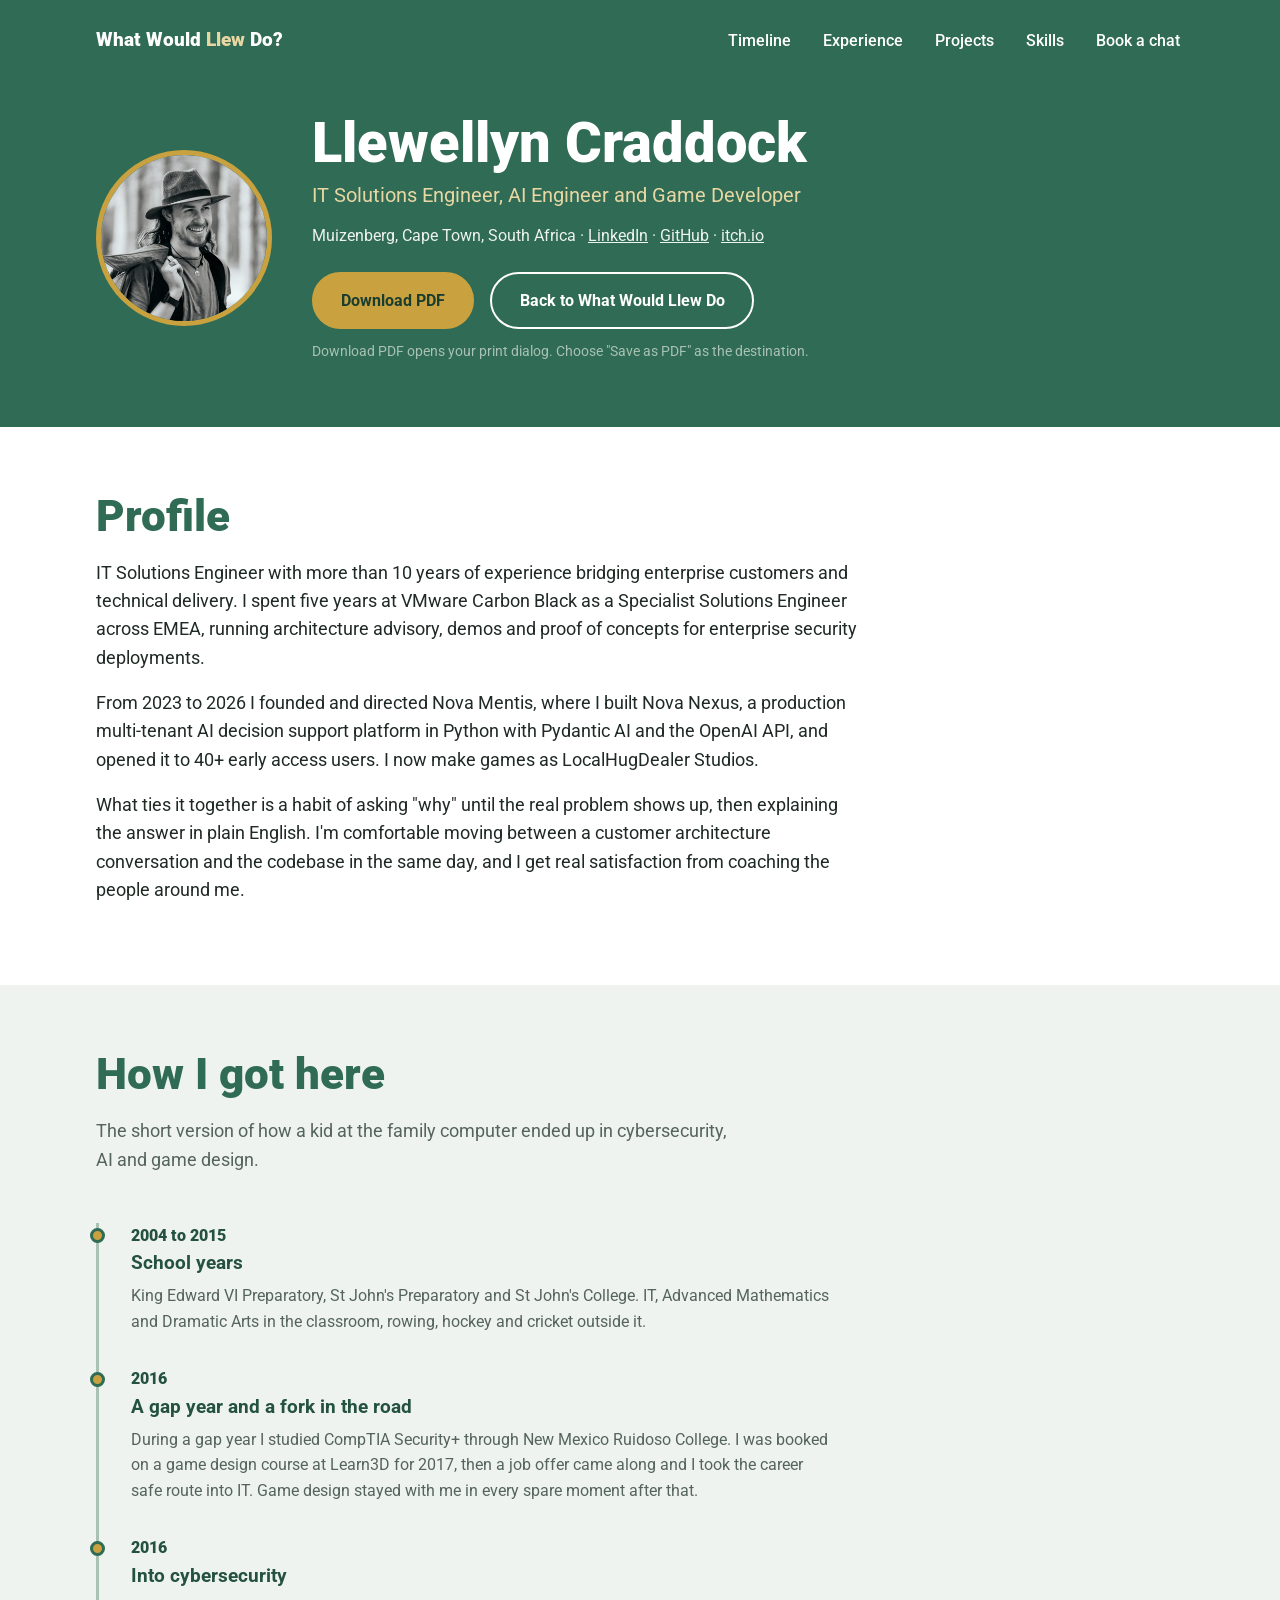
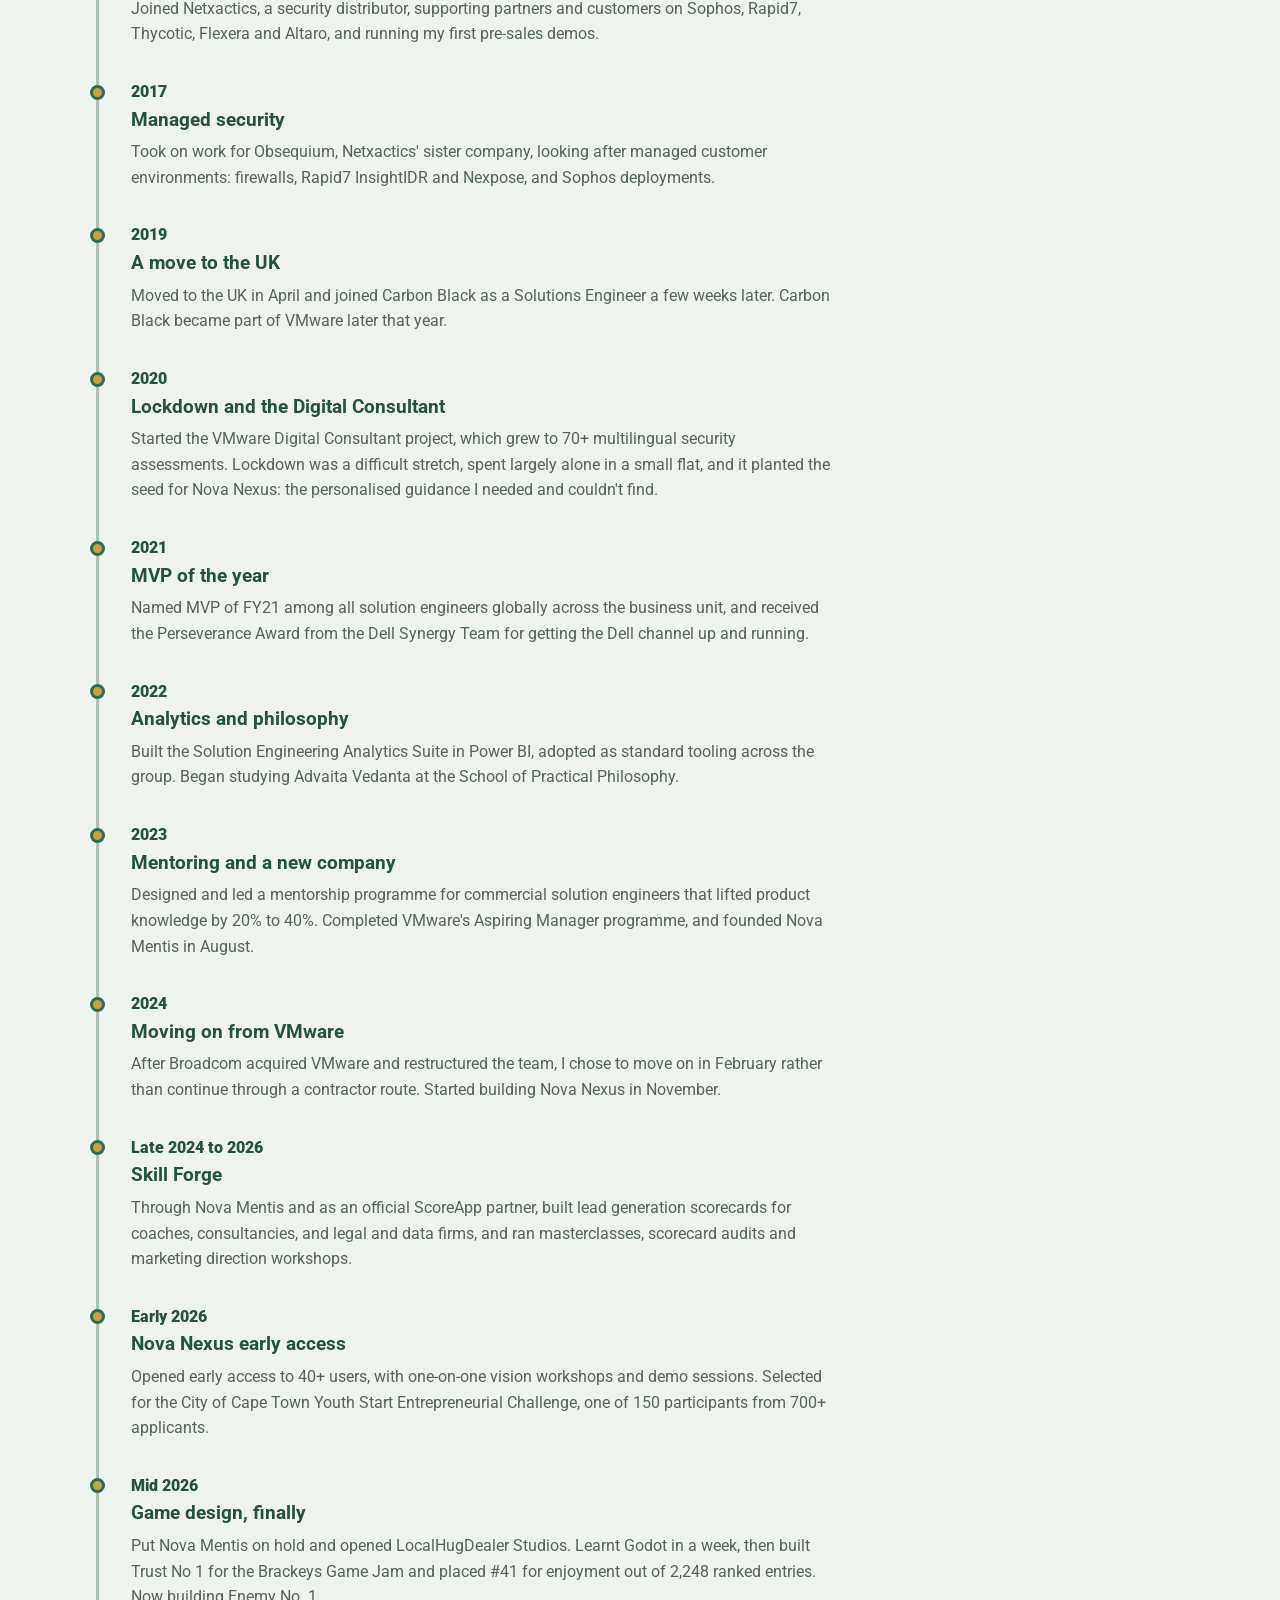
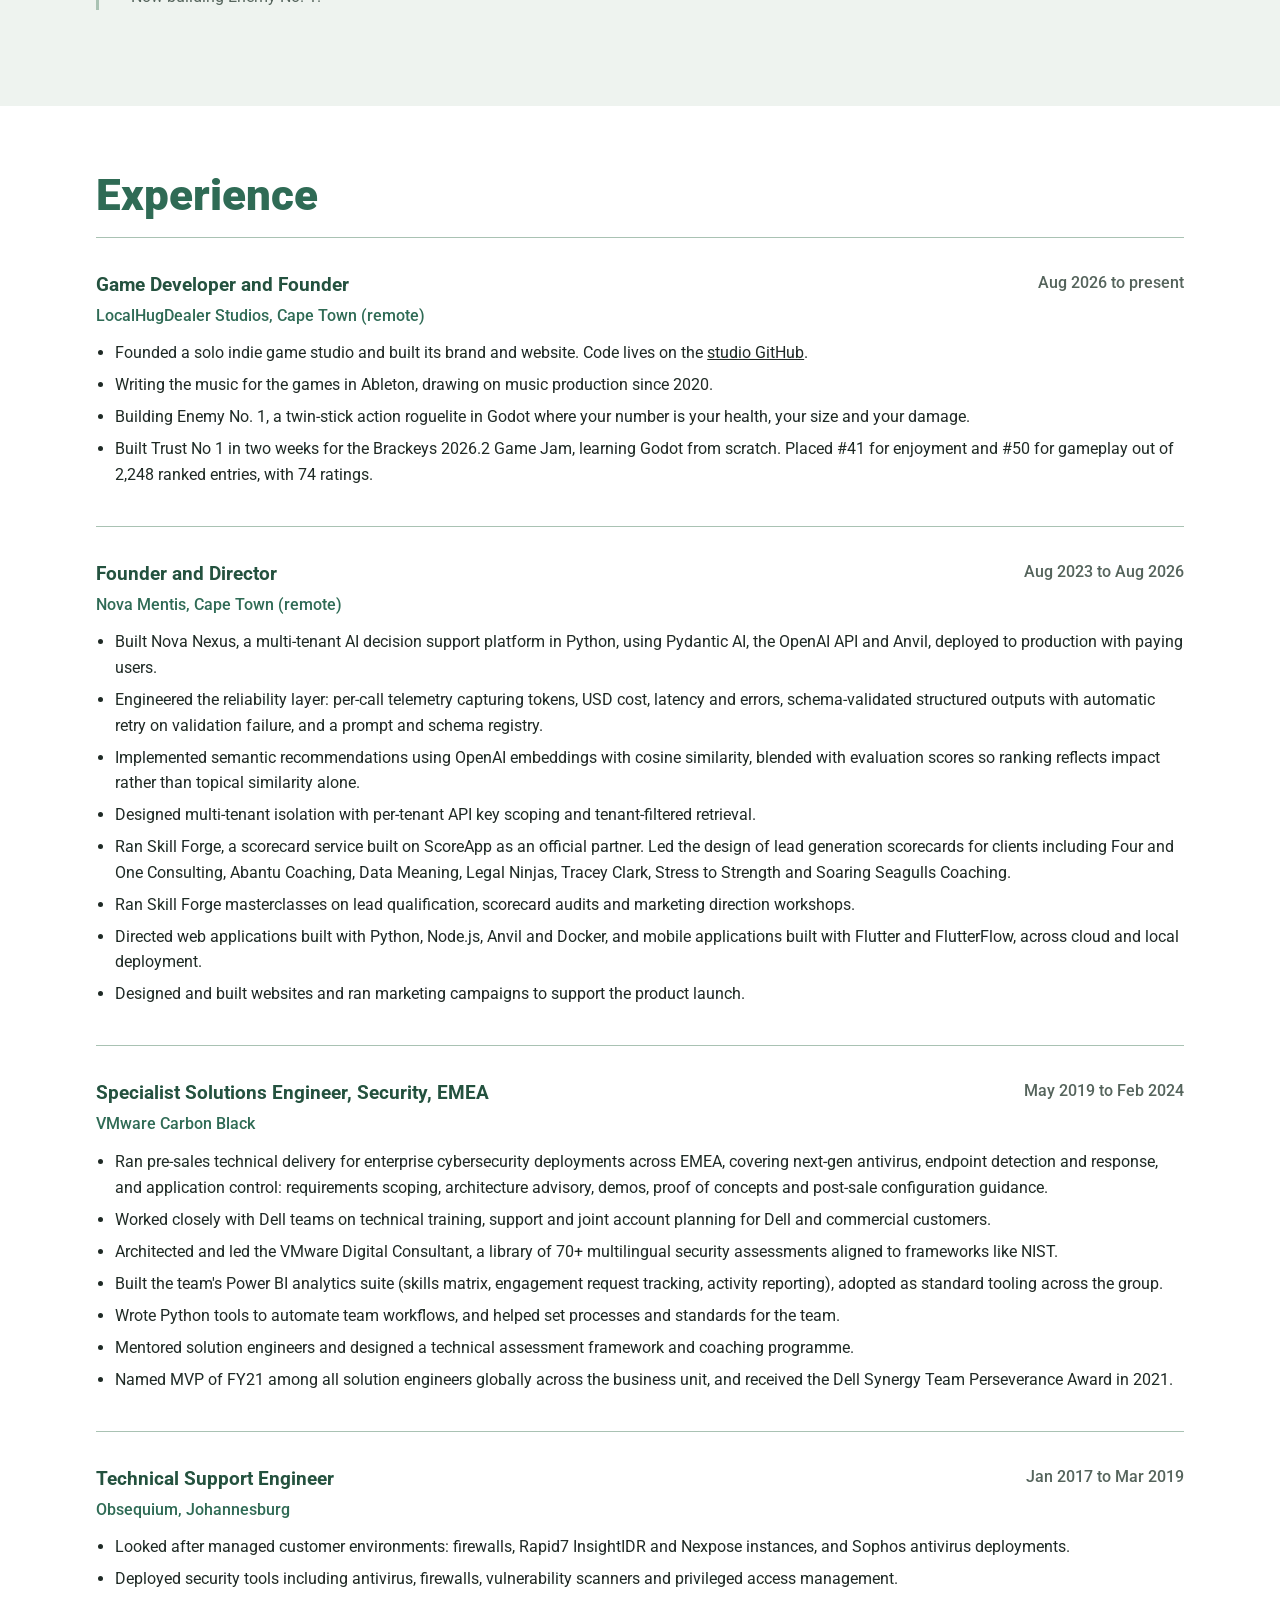
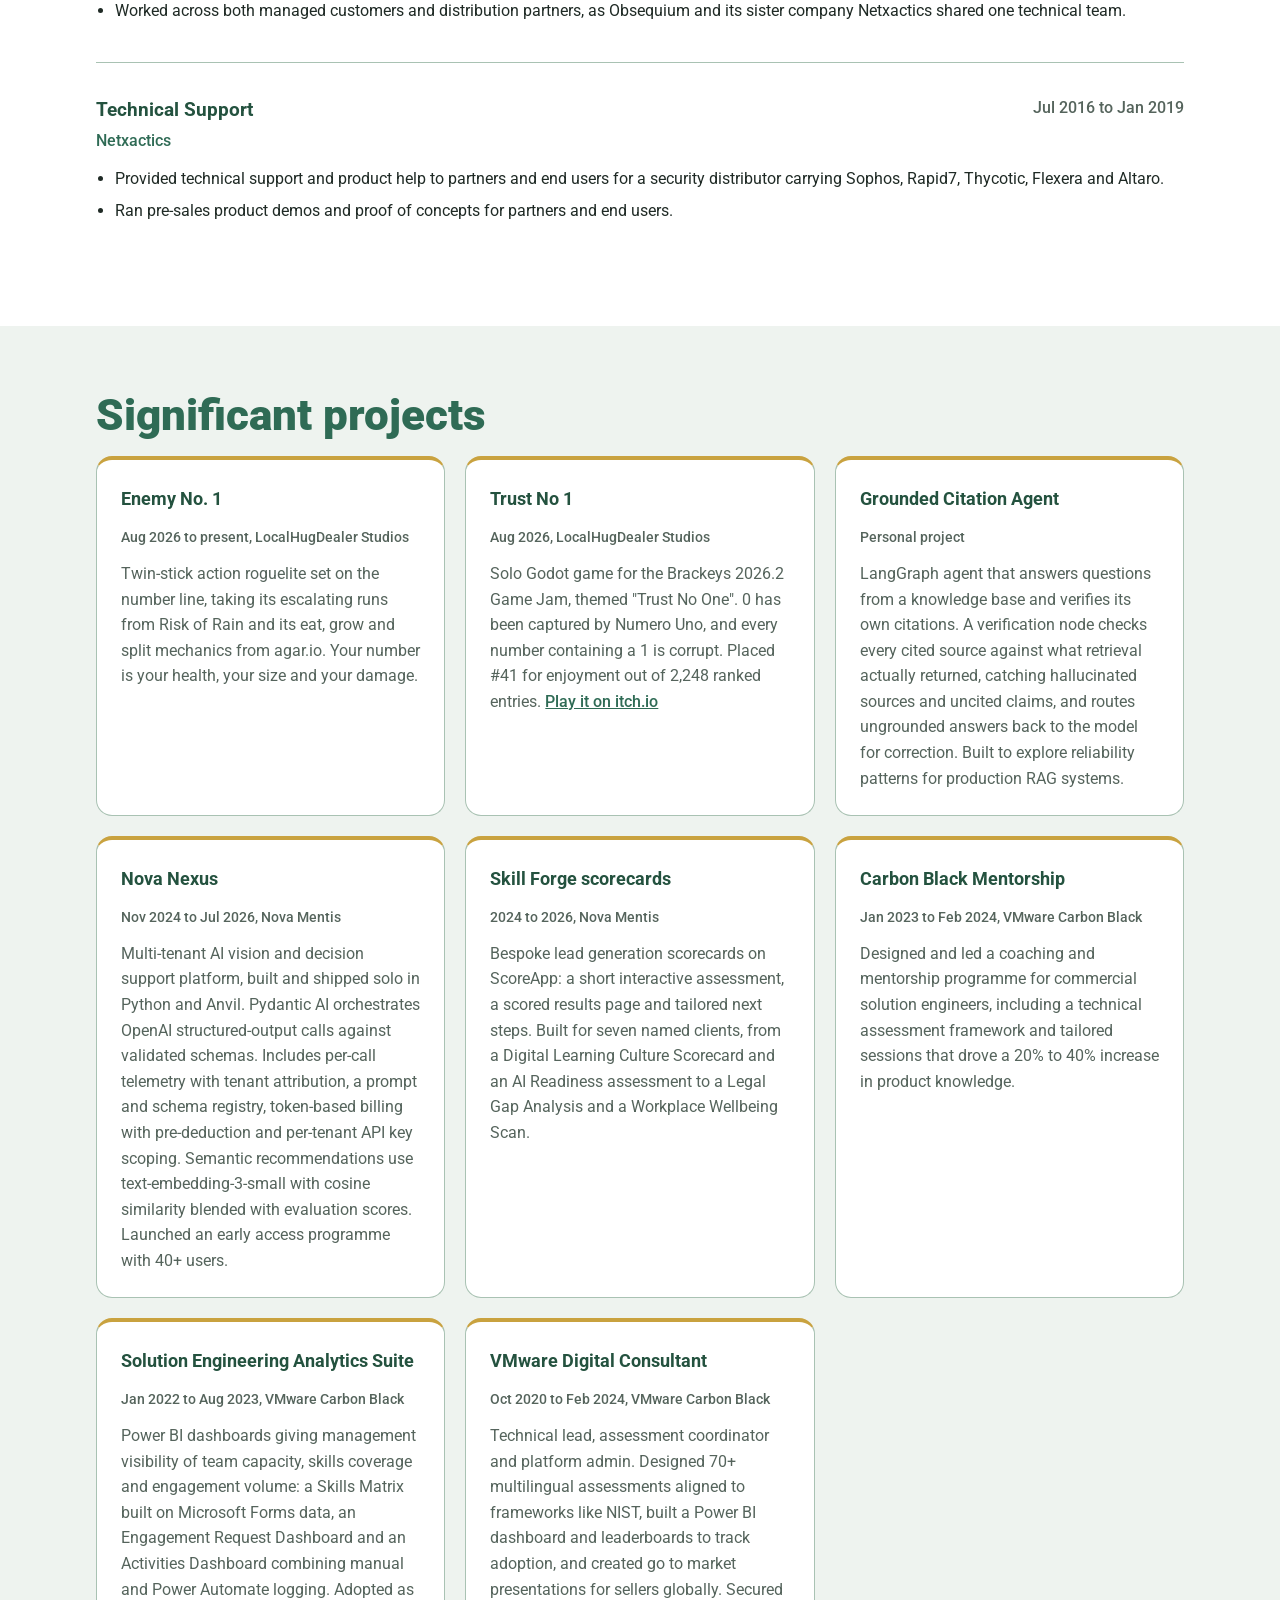
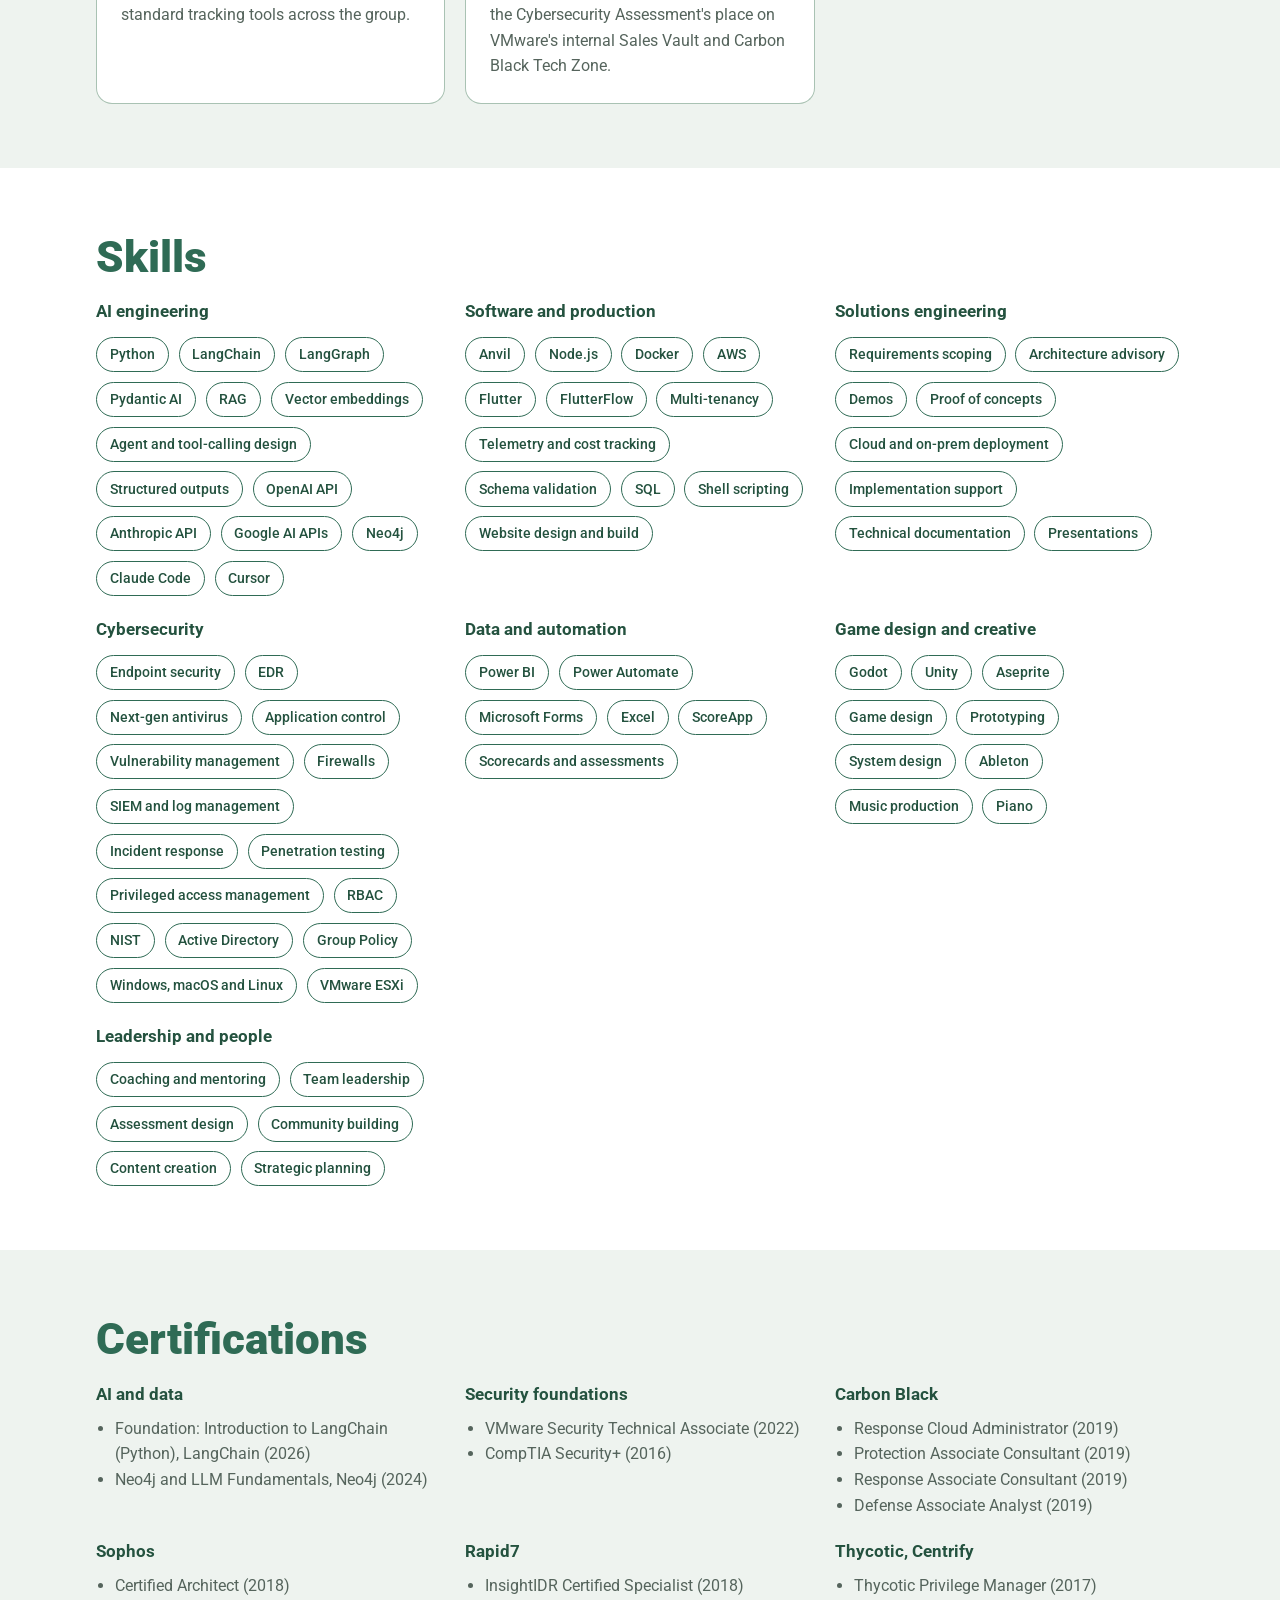
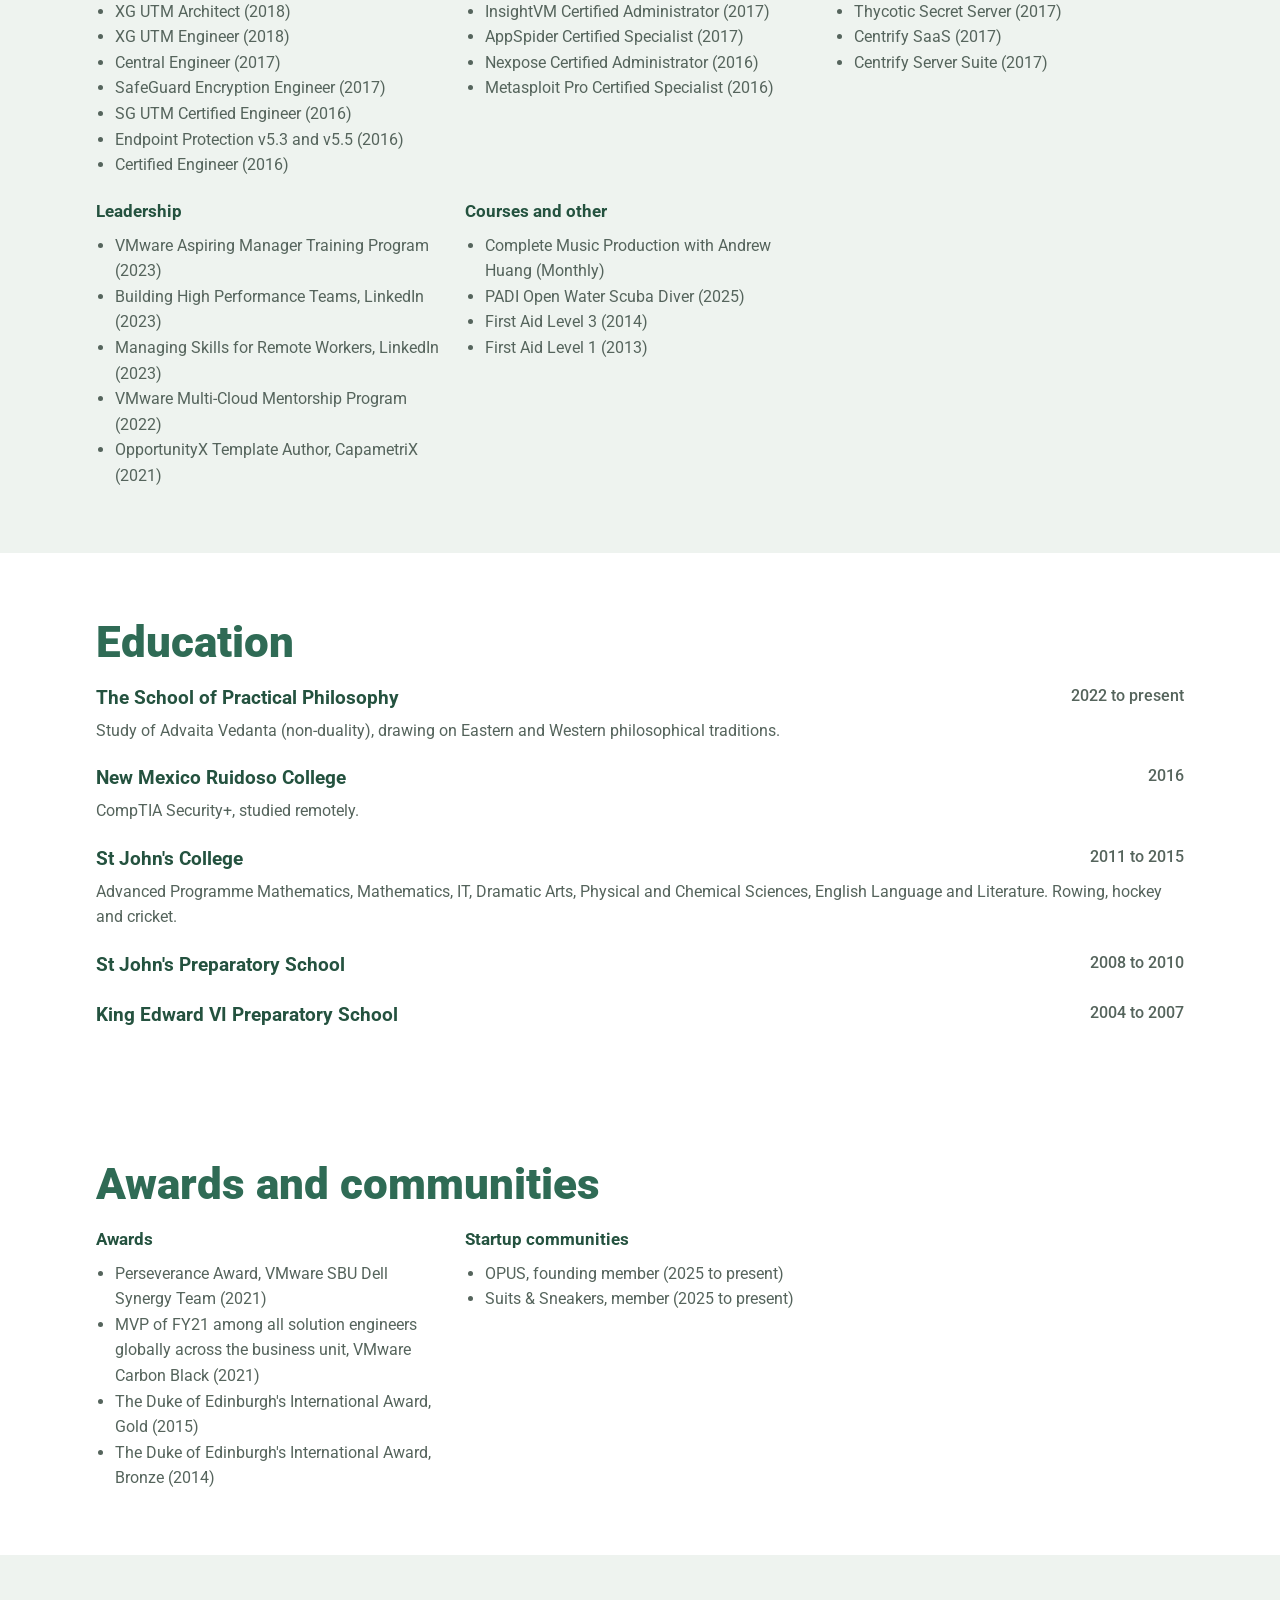
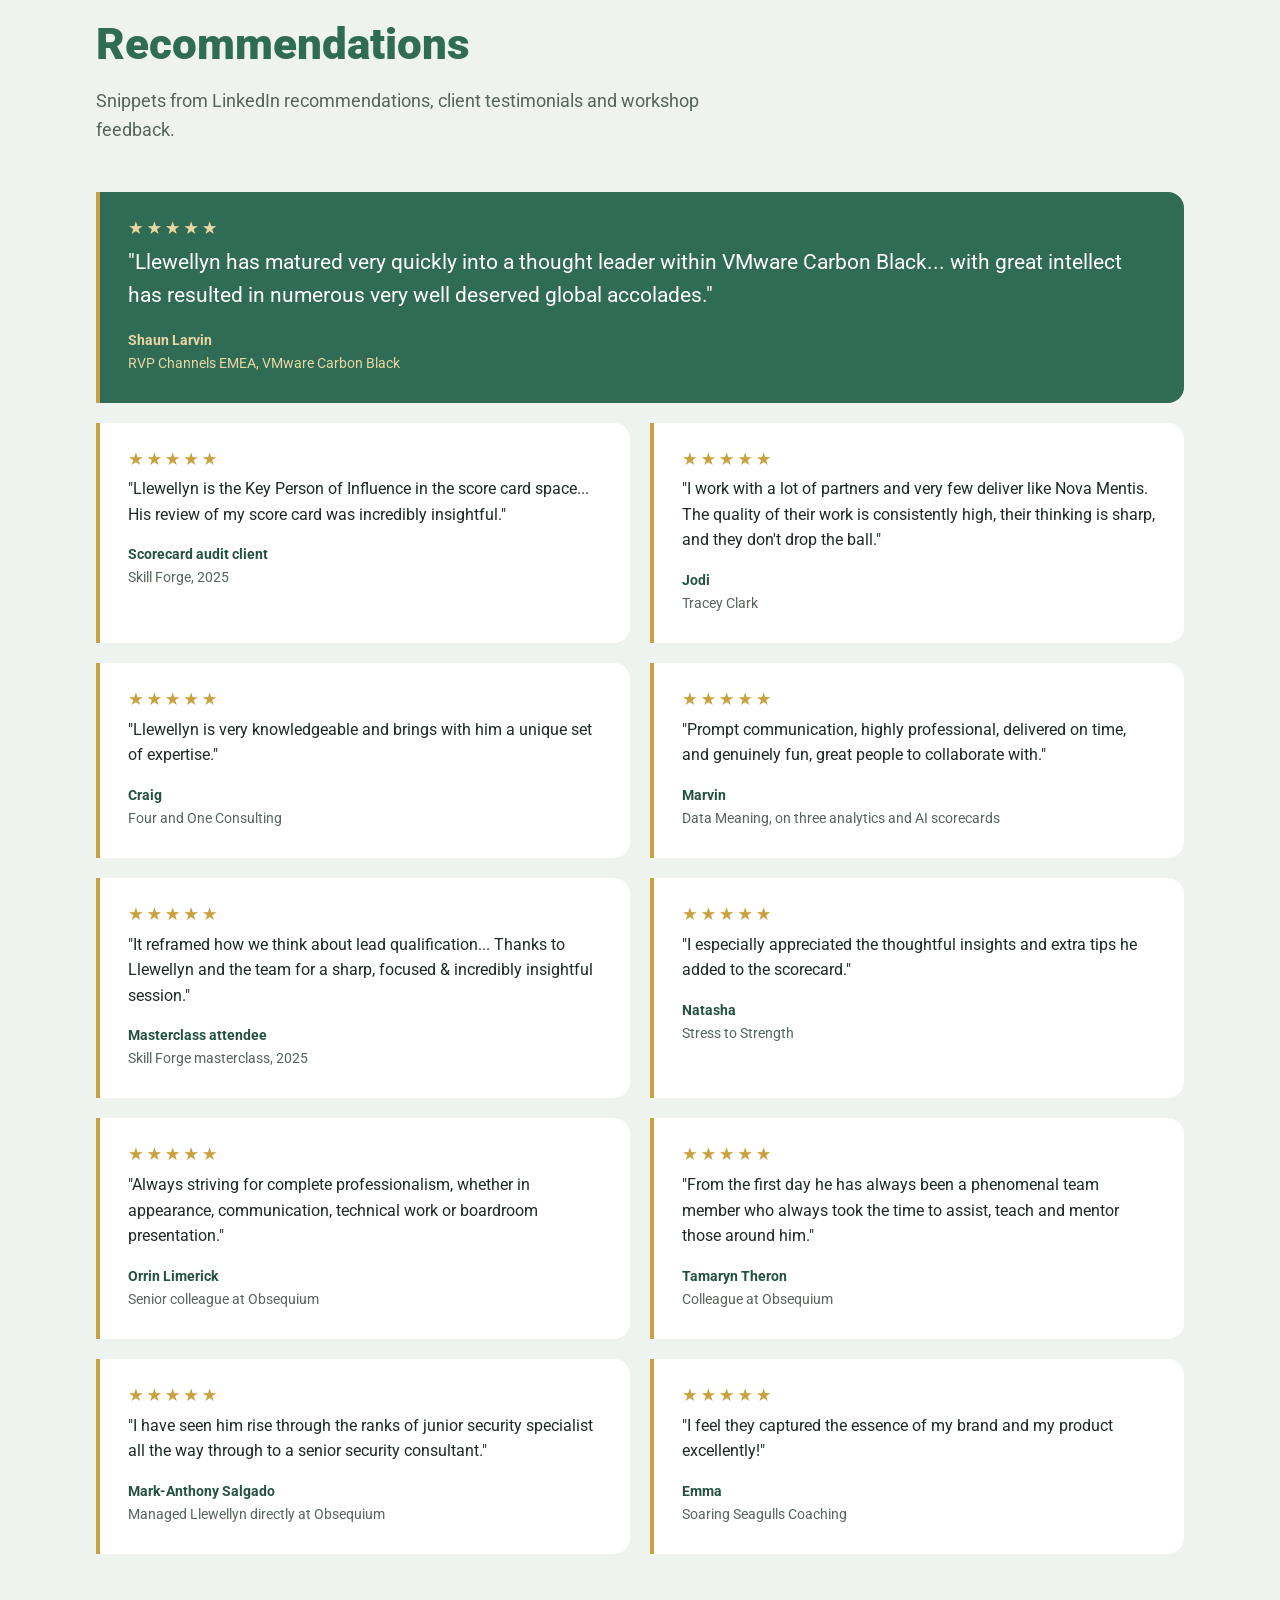
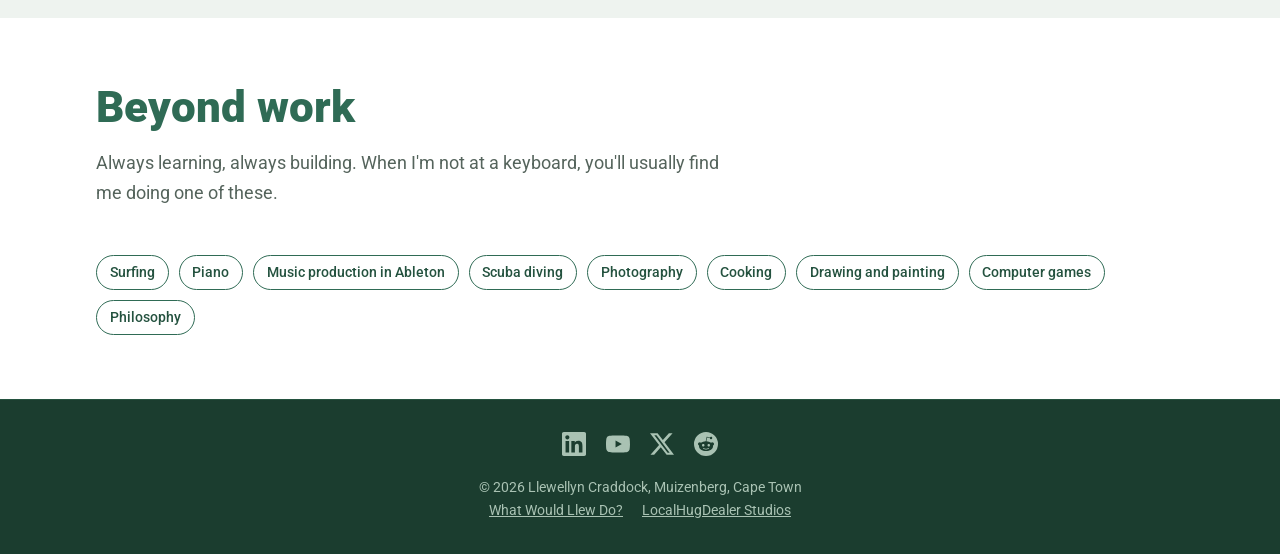
==== cv.html @ f8611934 "added socials" ====
<!doctype html>
<html lang="en-ZA">
<head>
  <meta charset="utf-8">
  <meta name="viewport" content="width=device-width, initial-scale=1">
  <meta name="description" content="Llewellyn Craddock: IT Solutions Engineer, AI engineer and game developer in Cape Town. Full experience, projects, skills and certifications.">
  <title>Llewellyn Craddock | CV</title>
  <link rel="canonical" href="https://whatwouldllewdo.com/cv.html">
  <meta property="og:type" content="profile">
  <meta property="og:site_name" content="What Would Llew Do?">
  <meta property="og:locale" content="en_ZA">
  <meta property="og:url" content="https://whatwouldllewdo.com/cv.html">
  <meta property="og:title" content="Llewellyn Craddock | CV">
  <meta property="og:description" content="IT Solutions Engineer, AI engineer and game developer. Full experience, projects, skills and certifications.">
  <meta property="og:image" content="https://whatwouldllewdo.com/assets/images/profile.jpg">
  <meta property="og:image:width" content="640">
  <meta property="og:image:height" content="640">
  <meta property="og:image:alt" content="Llewellyn Craddock">
  <meta property="profile:first_name" content="Llewellyn">
  <meta property="profile:last_name" content="Craddock">
  <meta name="twitter:card" content="summary">
  <script type="application/ld+json">
  {
    "@context": "https://schema.org",
    "@type": "ProfilePage",
    "url": "https://whatwouldllewdo.com/cv.html",
    "mainEntity": {
      "@type": "Person",
      "@id": "https://whatwouldllewdo.com/#llew",
      "name": "Llewellyn Craddock",
      "alternateName": "Llew",
      "jobTitle": "IT Solutions Engineer, AI Engineer and Game Developer",
      "image": "https://whatwouldllewdo.com/assets/images/profile.jpg",
      "url": "https://whatwouldllewdo.com/cv.html",
      "address": {
        "@type": "PostalAddress",
        "addressLocality": "Muizenberg, Cape Town",
        "addressCountry": "ZA"
      },
      "sameAs": [
        "https://www.linkedin.com/in/llewellyn-craddock-590366113/",
        "https://www.youtube.com/@llewellyncraddock",
        "https://x.com/LocalHugDealer7",
        "https://www.reddit.com/user/Marblagin/",
        "https://github.com/localhugdealer",
        "https://localhugdealer.itch.io/",
        "https://www.localhugdealer.com/"
      ]
    }
  }
  </script>
  <link rel="icon" type="image/svg+xml" href="assets/images/favicon.svg">
  <link rel="preconnect" href="https://fonts.googleapis.com">
  <link rel="preconnect" href="https://fonts.gstatic.com" crossorigin>
  <link rel="stylesheet" href="https://fonts.googleapis.com/css2?family=Roboto:ital,wght@0,400;0,500;0,700;0,900;1,400&display=swap">
  <link rel="stylesheet" href="assets/css/base.css">
  <style>
    section {
      padding: 4rem 2rem;
    }

    h3 {
      margin: 0;
      font-size: 1.2rem;
      color: var(--green-dark);
    }

    /* Header */
    .cv-head {
      display: grid;
      grid-template-columns: auto 1fr;
      align-items: center;
      gap: 2.5rem;
      max-width: var(--page);
      margin: 0 auto;
      padding: 2rem 2rem 4rem;
    }

    .cv-photo {
      width: 11rem;
      aspect-ratio: 1;
      object-fit: cover;
      border: 5px solid var(--gold);
      border-radius: 50%;
    }

    .cv-head h1 {
      margin: 0;
      font-size: clamp(2.25rem, 5vw, 3.5rem);
      font-weight: 900;
      line-height: 1.05;
    }

    .role-line {
      margin: 0.4rem 0 0.75rem;
      font-size: 1.25rem;
      color: var(--gold-light);
    }

    .contact {
      margin: 0 0 1.5rem;
      color: var(--mist);
    }

    .summary p {
      max-width: 48rem;
      font-size: 1.1rem;
    }

    /* Career timeline */
    .timeline {
      margin: 0;
      padding: 0 0 0 2rem;
      border-left: 3px solid var(--sage);
      list-style: none;
    }

    .timeline li {
      position: relative;
      margin-bottom: 2rem;
    }

    .timeline li::before {
      content: "";
      position: absolute;
      top: 0.35rem;
      left: calc(-2rem - 9px);
      width: 15px;
      height: 15px;
      border: 3px solid var(--green);
      border-radius: 50%;
      background: var(--gold);
    }

    .year {
      font-weight: 900;
      color: var(--green-dark);
    }

    .timeline p {
      max-width: 44rem;
      margin: 0.25rem 0 0;
      color: var(--muted);
    }

    /* Experience */
    .role {
      padding: 2rem 0;
      border-top: 1px solid var(--sage);
    }

    .role-head {
      display: flex;
      flex-wrap: wrap;
      justify-content: space-between;
      gap: 0.25rem 1rem;
    }

    .org {
      margin: 0.15rem 0 0.75rem;
      font-weight: 500;
      color: var(--green);
    }

    .when {
      font-weight: 500;
      color: var(--muted);
    }

    .role ul {
      margin: 0;
      padding-left: 1.2rem;
    }

    .role li {
      margin-bottom: 0.4rem;
    }

    /* Projects, skills and certifications share an auto-filling grid. */
    .grid {
      display: grid;
      grid-template-columns: repeat(auto-fill, minmax(min(20rem, 100%), 1fr));
      gap: 1.25rem;
    }

    .card .when {
      display: block;
      margin-bottom: 0.75rem;
      font-size: 0.9rem;
    }

    .card a {
      color: var(--green);
      font-weight: 500;
    }

    .skill-group h3 {
      font-size: 1.05rem;
    }

    .skill-group .chips {
      margin-top: 0.75rem;
    }

    .certs h3 {
      margin-bottom: 0.5rem;
      font-size: 1.05rem;
    }

    .certs ul {
      margin: 0;
      padding-left: 1.2rem;
      color: var(--muted);
    }

    .edu {
      display: grid;
      gap: 1.25rem;
    }

    .edu p {
      margin: 0.25rem 0 0;
      color: var(--muted);
    }

    .beyond .chips li {
      background: var(--white);
    }

    .pdf-hint {
      margin: 0.75rem 0 0;
      font-size: 0.85rem;
      color: var(--sage);
    }

    .print-only {
      display: none;
    }

    @media screen and (max-width: 800px) {
      .cv-head {
        grid-template-columns: 1fr;
        justify-items: center;
        text-align: center;
      }

      .actions {
        justify-content: center;
      }
    }

    /* The PDF comes from the browser's print dialog, so this block is the PDF layout.
       It favours flowing text over boxed cards, because boxes cannot split across pages
       and leave large gaps. */
    @media print {
      /* The footer names the owner on every page, so a loose printed page is still identifiable. */
      @page {
        size: A4;
        margin: 12mm 14mm 14mm;

        @bottom-center {
          content: "Llewellyn Craddock, CV, page " counter(page) " of " counter(pages);
          font-family: Roboto, sans-serif;
          font-size: 8pt;
        }
      }

      body {
        font-size: 9.5pt;
        line-height: 1.4;
      }

      nav,
      .skip-link,
      .actions,
      .screen-only,
      .site-footer {
        display: none !important;
      }

      .print-only {
        display: block;
      }

      .hero,
      .band {
        background: none;
        color: var(--ink);
      }

      .cv-head {
        padding: 0 0 3mm;
        gap: 5mm;
        border-bottom: 2px solid var(--green);
      }

      .cv-photo {
        width: 24mm;
        border-width: 2px;
      }

      .cv-head h1 {
        color: var(--green);
        font-size: 22pt;
      }

      .role-line {
        margin: 1mm 0 2mm;
        color: var(--green-dark);
        font-size: 12pt;
      }

      .contact {
        margin: 0;
        color: var(--ink);
        font-size: 9pt;
      }

      /* Printed links can't be clicked, so each header link shows a short readable address. */
      .contact a[data-print] {
        font-weight: 500;
        white-space: nowrap;
      }

      .contact a[data-print]::after {
        content: ": " attr(data-print);
        font-weight: 400;
      }

      section {
        max-width: none;
        padding: 4mm 0 0;
      }

      h2 {
        margin: 0 0 2mm;
        padding-bottom: 1mm;
        border-bottom: 1px solid var(--sage);
        font-size: 13pt;
      }

      h3 {
        font-size: 10.5pt;
      }

      h2,
      h3,
      .role-head,
      .org,
      .card .when {
        break-after: avoid;
      }

      .lead {
        display: none;
      }

      .summary p {
        margin: 0 0 2mm;
        font-size: 9.5pt;
      }

      .role {
        padding: 2mm 0;
        border-top: 0;
      }

      .org {
        margin: 0 0 1mm;
      }

      .role li {
        margin-bottom: 0.5mm;
        break-inside: avoid;
      }

      /* Keep each role heading with at least its first bullet. */
      .role li:first-child {
        break-before: avoid;
      }

      /* Projects print as a plain list of entries rather than boxed cards. */
      .grid {
        display: block;
      }

      /* Project entries mirror the Experience layout: title left, date right. */
      .card {
        margin-bottom: 2.5mm;
        padding: 0;
        border: 0;
        border-radius: 0;
        break-inside: avoid;
        display: grid;
        grid-template-columns: 1fr auto;
        column-gap: 4mm;
        align-items: baseline;
      }

      .card h3 {
        margin: 0 0 0.5mm;
        font-size: 10.5pt;
        color: var(--green-dark);
      }

      .card .when {
        margin: 0;
        font-size: 9pt;
        text-align: right;
      }

      .card p {
        grid-column: 1 / -1;
        color: var(--ink);
      }

      /* Dates and organisation lines in ink, so they survive printing and photocopying. */
      .when {
        color: var(--ink);
      }

      /* Skills, certifications and awards print as one row per group:
         the group name on the left and its items as a single run of text. */
      .print-rows > div {
        display: grid;
        grid-template-columns: 40mm 1fr;
        gap: 4mm;
        margin-bottom: 1.5mm;
        break-inside: avoid;
      }

      /* Row labels sit beside their items, so they must not carry the heading
         "keep with next" rule, which would make the whole section unbreakable. */
      .print-rows h3 {
        break-after: auto;
        margin: 0;
        font-size: 9.5pt;
      }

      .print-rows ul,
      .print-rows .chips {
        display: block;
        margin: 0;
        padding: 0;
        list-style: none;
      }

      .print-rows li {
        display: inline;
        margin: 0;
        padding: 0;
        border: 0;
        color: var(--ink);
        font-size: 9.5pt;
        font-weight: 400;
      }

      .print-rows li + li::before {
        content: " \00B7  ";
        color: var(--gold);
      }

      .edu {
        gap: 1.5mm;
      }

      .edu p {
        margin: 0;
        color: var(--ink);
      }

      /* Recommendations print as compact quotes in two columns. */
      .quotes {
        gap: 2mm 6mm;
      }

      blockquote,
      blockquote.featured {
        padding: 0 0 0 3mm;
        border-left-width: 2px;
        border-radius: 0;
        background: none;
        color: var(--ink);
        break-inside: avoid;
      }

      blockquote::before,
      blockquote.featured::before {
        margin-bottom: 0.5mm;
        color: var(--gold);
        font-size: 8pt;
      }

      blockquote p,
      blockquote.featured p {
        margin: 0 0 0.5mm;
        font-size: 9pt;
        font-style: italic;
      }

      blockquote footer,
      blockquote.featured footer {
        font-size: 8.5pt;
        color: var(--ink);
      }

      blockquote .who,
      blockquote.featured .who {
        display: inline;
        color: var(--green-dark);
      }

      blockquote .who::after {
        content: ", ";
      }

      a {
        text-decoration: none;
      }
    }
  </style>
</head>
<body>
  <a class="skip-link" href="#main">Skip to content</a>
  <header class="hero">
    <nav aria-label="Main">
      <a class="brand" href="index.html">What Would <span>Llew</span> Do?</a>
      <a href="#timeline">Timeline</a>
      <a href="#experience">Experience</a>
      <a href="#projects">Projects</a>
      <a href="#skills">Skills</a>
      <a class="nav-keep" href="index.html#book">Book a chat</a>
    </nav>

    <div class="cv-head">
      <img class="cv-photo" src="assets/images/profile.jpg" width="640" height="640" alt="Llewellyn Craddock">
      <div>
        <h1>Llewellyn Craddock</h1>
        <p class="role-line">IT Solutions Engineer, AI Engineer and Game Developer</p>
        <p class="contact">
          Muizenberg, Cape Town, South Africa
          &middot; <a href="https://www.linkedin.com/in/llewellyn-craddock-590366113/" data-print="linkedin.com/in/llewellyn-craddock-590366113">LinkedIn</a>
          &middot; <a href="https://github.com/localhugdealer" data-print="github.com/localhugdealer">GitHub</a>
          &middot; <a href="https://localhugdealer.itch.io/" data-print="localhugdealer.itch.io">itch.io</a>
          <span class="print-only">Phone and email available on request.</span>
        </p>
        <div class="actions">
          <button class="btn btn-gold" type="button" onclick="window.print()">Download PDF</button>
          <a class="btn btn-ghost" href="index.html">Back to What Would Llew Do</a>
        </div>
        <p class="pdf-hint screen-only">Download PDF opens your print dialog. Choose "Save as PDF" as the destination.</p>
      </div>
    </div>
  </header>

  <main id="main">
    <section id="summary" class="summary">
      <h2>Profile</h2>
      <p>IT Solutions Engineer with more than 10 years of experience bridging enterprise customers and technical delivery. I spent five years at VMware Carbon Black as a Specialist Solutions Engineer across EMEA, running architecture advisory, demos and proof of concepts for enterprise security deployments.</p>
      <p>From 2023 to 2026 I founded and directed Nova Mentis, where I built Nova Nexus, a production multi-tenant AI decision support platform in Python with Pydantic AI and the OpenAI API, and opened it to 40+ early access users. I now make games as LocalHugDealer Studios.</p>
      <p>What ties it together is a habit of asking "why" until the real problem shows up, then explaining the answer in plain English. I'm comfortable moving between a customer architecture conversation and the codebase in the same day, and I get real satisfaction from coaching the people around me.</p>
    </section>

    <div class="band screen-only">
      <section id="timeline">
        <h2>How I got here</h2>
        <p class="lead">The short version of how a kid at the family computer ended up in cybersecurity, AI and game design.</p>
        <ol class="timeline">
          <li>
            <span class="year">2004 to 2015</span>
            <h3>School years</h3>
            <p>King Edward VI Preparatory, St John's Preparatory and St John's College. IT, Advanced Mathematics and Dramatic Arts in the classroom, rowing, hockey and cricket outside it.</p>
          </li>
          <li>
            <span class="year">2016</span>
            <h3>A gap year and a fork in the road</h3>
            <p>During a gap year I studied CompTIA Security+ through New Mexico Ruidoso College. I was booked on a game design course at Learn3D for 2017, then a job offer came along and I took the career safe route into IT. Game design stayed with me in every spare moment after that.</p>
          </li>
          <li>
            <span class="year">2016</span>
            <h3>Into cybersecurity</h3>
            <p>Joined Netxactics, a security distributor, supporting partners and customers on Sophos, Rapid7, Thycotic, Flexera and Altaro, and running my first pre-sales demos.</p>
          </li>
          <li>
            <span class="year">2017</span>
            <h3>Managed security</h3>
            <p>Took on work for Obsequium, Netxactics' sister company, looking after managed customer environments: firewalls, Rapid7 InsightIDR and Nexpose, and Sophos deployments.</p>
          </li>
          <li>
            <span class="year">2019</span>
            <h3>A move to the UK</h3>
            <p>Moved to the UK in April and joined Carbon Black as a Solutions Engineer a few weeks later. Carbon Black became part of VMware later that year.</p>
          </li>
          <li>
            <span class="year">2020</span>
            <h3>Lockdown and the Digital Consultant</h3>
            <p>Started the VMware Digital Consultant project, which grew to 70+ multilingual security assessments. Lockdown was a difficult stretch, spent largely alone in a small flat, and it planted the seed for Nova Nexus: the personalised guidance I needed and couldn't find.</p>
          </li>
          <li>
            <span class="year">2021</span>
            <h3>MVP of the year</h3>
            <p>Named MVP of FY21 among all solution engineers globally across the business unit, and received the Perseverance Award from the Dell Synergy Team for getting the Dell channel up and running.</p>
          </li>
          <li>
            <span class="year">2022</span>
            <h3>Analytics and philosophy</h3>
            <p>Built the Solution Engineering Analytics Suite in Power BI, adopted as standard tooling across the group. Began studying Advaita Vedanta at the School of Practical Philosophy.</p>
          </li>
          <li>
            <span class="year">2023</span>
            <h3>Mentoring and a new company</h3>
            <p>Designed and led a mentorship programme for commercial solution engineers that lifted product knowledge by 20% to 40%. Completed VMware's Aspiring Manager programme, and founded Nova Mentis in August.</p>
          </li>
          <li>
            <span class="year">2024</span>
            <h3>Moving on from VMware</h3>
            <p>After Broadcom acquired VMware and restructured the team, I chose to move on in February rather than continue through a contractor route. Started building Nova Nexus in November.</p>
          </li>
          <li>
            <span class="year">Late 2024 to 2026</span>
            <h3>Skill Forge</h3>
            <p>Through Nova Mentis and as an official ScoreApp partner, built lead generation scorecards for coaches, consultancies, and legal and data firms, and ran masterclasses, scorecard audits and marketing direction workshops.</p>
          </li>
          <li>
            <span class="year">Early 2026</span>
            <h3>Nova Nexus early access</h3>
            <p>Opened early access to 40+ users, with one-on-one vision workshops and demo sessions. Selected for the City of Cape Town Youth Start Entrepreneurial Challenge, one of 150 participants from 700+ applicants.</p>
          </li>
          <li>
            <span class="year">Mid 2026</span>
            <h3>Game design, finally</h3>
            <p>Put Nova Mentis on hold and opened LocalHugDealer Studios. Learnt Godot in a week, then built Trust No 1 for the Brackeys Game Jam and placed #41 for enjoyment out of 2,248 ranked entries. Now building Enemy No. 1.</p>
          </li>
        </ol>
      </section>
    </div>

    <section id="experience">
      <h2>Experience</h2>

      <article class="role">
        <div class="role-head">
          <h3>Game Developer and Founder</h3>
          <span class="when">Aug 2026 to present</span>
        </div>
        <p class="org">LocalHugDealer Studios, Cape Town (remote)</p>
        <ul>
          <li>Founded a solo indie game studio and built its brand and website. Code lives on the <a href="https://github.com/localhugdealer-studios">studio GitHub</a>.</li>
          <li>Writing the music for the games in Ableton, drawing on music production since 2020.</li>
          <li>Building Enemy No. 1, a twin-stick action roguelite in Godot where your number is your health, your size and your damage.</li>
          <li>Built Trust No 1 in two weeks for the Brackeys 2026.2 Game Jam, learning Godot from scratch. Placed #41 for enjoyment and #50 for gameplay out of 2,248 ranked entries, with 74 ratings.</li>
        </ul>
      </article>

      <article class="role">
        <div class="role-head">
          <h3>Founder and Director</h3>
          <span class="when">Aug 2023 to Aug 2026</span>
        </div>
        <p class="org">Nova Mentis, Cape Town (remote)</p>
        <ul>
          <li>Built Nova Nexus, a multi-tenant AI decision support platform in Python, using Pydantic AI, the OpenAI API and Anvil, deployed to production with paying users.</li>
          <li>Engineered the reliability layer: per-call telemetry capturing tokens, USD cost, latency and errors, schema-validated structured outputs with automatic retry on validation failure, and a prompt and schema registry.</li>
          <li>Implemented semantic recommendations using OpenAI embeddings with cosine similarity, blended with evaluation scores so ranking reflects impact rather than topical similarity alone.</li>
          <li>Designed multi-tenant isolation with per-tenant API key scoping and tenant-filtered retrieval.</li>
          <li>Ran Skill Forge, a scorecard service built on ScoreApp as an official partner. Led the design of lead generation scorecards for clients including Four and One Consulting, Abantu Coaching, Data Meaning, Legal Ninjas, Tracey Clark, Stress to Strength and Soaring Seagulls Coaching.</li>
          <li>Ran Skill Forge masterclasses on lead qualification, scorecard audits and marketing direction workshops.</li>
          <li>Directed web applications built with Python, Node.js, Anvil and Docker, and mobile applications built with Flutter and FlutterFlow, across cloud and local deployment.</li>
          <li>Designed and built websites and ran marketing campaigns to support the product launch.</li>
        </ul>
      </article>

      <article class="role">
        <div class="role-head">
          <h3>Specialist Solutions Engineer, Security, EMEA</h3>
          <span class="when">May 2019 to Feb 2024</span>
        </div>
        <p class="org">VMware Carbon Black</p>
        <ul>
          <li>Ran pre-sales technical delivery for enterprise cybersecurity deployments across EMEA, covering next-gen antivirus, endpoint detection and response, and application control: requirements scoping, architecture advisory, demos, proof of concepts and post-sale configuration guidance.</li>
          <li>Worked closely with Dell teams on technical training, support and joint account planning for Dell and commercial customers.</li>
          <li>Architected and led the VMware Digital Consultant, a library of 70+ multilingual security assessments aligned to frameworks like NIST.</li>
          <li>Built the team's Power BI analytics suite (skills matrix, engagement request tracking, activity reporting), adopted as standard tooling across the group.</li>
          <li>Wrote Python tools to automate team workflows, and helped set processes and standards for the team.</li>
          <li>Mentored solution engineers and designed a technical assessment framework and coaching programme.</li>
          <li>Named MVP of FY21 among all solution engineers globally across the business unit, and received the Dell Synergy Team Perseverance Award in 2021.</li>
        </ul>
      </article>

      <article class="role">
        <div class="role-head">
          <h3>Technical Support Engineer</h3>
          <span class="when">Jan 2017 to Mar 2019</span>
        </div>
        <p class="org">Obsequium, Johannesburg</p>
        <ul>
          <li>Looked after managed customer environments: firewalls, Rapid7 InsightIDR and Nexpose instances, and Sophos antivirus deployments.</li>
          <li>Deployed security tools including antivirus, firewalls, vulnerability scanners and privileged access management.</li>
          <li>Worked across both managed customers and distribution partners, as Obsequium and its sister company Netxactics shared one technical team.</li>
        </ul>
      </article>

      <article class="role">
        <div class="role-head">
          <h3>Technical Support</h3>
          <span class="when">Jul 2016 to Jan 2019</span>
        </div>
        <p class="org">Netxactics</p>
        <ul>
          <li>Provided technical support and product help to partners and end users for a security distributor carrying Sophos, Rapid7, Thycotic, Flexera and Altaro.</li>
          <li>Ran pre-sales product demos and proof of concepts for partners and end users.</li>
        </ul>
      </article>
    </section>

    <div class="band">
      <section id="projects">
        <h2>Significant projects</h2>
        <div class="grid">
          <article class="card">
            <h3>Enemy No. 1</h3>
            <span class="when">Aug 2026 to present, LocalHugDealer Studios</span>
            <p>Twin-stick action roguelite set on the number line, taking its escalating runs from Risk of Rain and its eat, grow and split mechanics from agar.io. Your number is your health, your size and your damage.</p>
          </article>
          <article class="card">
            <h3>Trust No 1</h3>
            <span class="when">Aug 2026, LocalHugDealer Studios</span>
            <p>Solo Godot game for the Brackeys 2026.2 Game Jam, themed "Trust No One". 0 has been captured by Numero Uno, and every number containing a 1 is corrupt. Placed #41 for enjoyment out of 2,248 ranked entries. <a href="https://localhugdealer.itch.io/trust-no-1">Play it on itch.io</a></p>
          </article>
          <article class="card">
            <h3>Grounded Citation Agent</h3>
            <span class="when">Personal project</span>
            <p>LangGraph agent that answers questions from a knowledge base and verifies its own citations. A verification node checks every cited source against what retrieval actually returned, catching hallucinated sources and uncited claims, and routes ungrounded answers back to the model for correction. Built to explore reliability patterns for production RAG systems.</p>
          </article>
          <article class="card">
            <h3>Nova Nexus</h3>
            <span class="when">Nov 2024 to Jul 2026, Nova Mentis</span>
            <p>Multi-tenant AI vision and decision support platform, built and shipped solo in Python and Anvil. Pydantic AI orchestrates OpenAI structured-output calls against validated schemas. Includes per-call telemetry with tenant attribution, a prompt and schema registry, token-based billing with pre-deduction and per-tenant API key scoping. Semantic recommendations use text-embedding-3-small with cosine similarity blended with evaluation scores. Launched an early access programme with 40+ users.</p>
          </article>
          <article class="card">
            <h3>Skill Forge scorecards</h3>
            <span class="when">2024 to 2026, Nova Mentis</span>
            <p>Bespoke lead generation scorecards on ScoreApp: a short interactive assessment, a scored results page and tailored next steps. Built for seven named clients, from a Digital Learning Culture Scorecard and an AI Readiness assessment to a Legal Gap Analysis and a Workplace Wellbeing Scan.</p>
          </article>
          <article class="card">
            <h3>Carbon Black Mentorship</h3>
            <span class="when">Jan 2023 to Feb 2024, VMware Carbon Black</span>
            <p>Designed and led a coaching and mentorship programme for commercial solution engineers, including a technical assessment framework and tailored sessions that drove a 20% to 40% increase in product knowledge.</p>
          </article>
          <article class="card">
            <h3>Solution Engineering Analytics Suite</h3>
            <span class="when">Jan 2022 to Aug 2023, VMware Carbon Black</span>
            <p>Power BI dashboards giving management visibility of team capacity, skills coverage and engagement volume: a Skills Matrix built on Microsoft Forms data, an Engagement Request Dashboard and an Activities Dashboard combining manual and Power Automate logging. Adopted as standard tracking tools across the group.</p>
          </article>
          <article class="card">
            <h3>VMware Digital Consultant</h3>
            <span class="when">Oct 2020 to Feb 2024, VMware Carbon Black</span>
            <p>Technical lead, assessment coordinator and platform admin. Designed 70+ multilingual assessments aligned to frameworks like NIST, built a Power BI dashboard and leaderboards to track adoption, and created go to market presentations for sellers globally. Secured the Cybersecurity Assessment's place on VMware's internal Sales Vault and Carbon Black Tech Zone.</p>
          </article>
        </div>
      </section>
    </div>

    <section id="skills">
      <h2>Skills</h2>
      <div class="grid print-rows">
        <div class="skill-group">
          <h3>AI engineering</h3>
          <ul class="chips">
            <li>Python</li><li>LangChain</li><li>LangGraph</li><li>Pydantic AI</li><li>RAG</li><li>Vector embeddings</li><li>Agent and tool-calling design</li><li>Structured outputs</li><li>OpenAI API</li><li>Anthropic API</li><li>Google AI APIs</li><li>Neo4j</li><li>Claude Code</li><li>Cursor</li>
          </ul>
        </div>
        <div class="skill-group">
          <h3>Software and production</h3>
          <ul class="chips">
            <li>Anvil</li><li>Node.js</li><li>Docker</li><li>AWS</li><li>Flutter</li><li>FlutterFlow</li><li>Multi-tenancy</li><li>Telemetry and cost tracking</li><li>Schema validation</li><li>SQL</li><li>Shell scripting</li><li>Website design and build</li>
          </ul>
        </div>
        <div class="skill-group">
          <h3>Solutions engineering</h3>
          <ul class="chips">
            <li>Requirements scoping</li><li>Architecture advisory</li><li>Demos</li><li>Proof of concepts</li><li>Cloud and on-prem deployment</li><li>Implementation support</li><li>Technical documentation</li><li>Presentations</li>
          </ul>
        </div>
        <div class="skill-group">
          <h3>Cybersecurity</h3>
          <ul class="chips">
            <li>Endpoint security</li><li>EDR</li><li>Next-gen antivirus</li><li>Application control</li><li>Vulnerability management</li><li>Firewalls</li><li>SIEM and log management</li><li>Incident response</li><li>Penetration testing</li><li>Privileged access management</li><li>RBAC</li><li>NIST</li><li>Active Directory</li><li>Group Policy</li><li>Windows, macOS and Linux</li><li>VMware ESXi</li>
          </ul>
        </div>
        <div class="skill-group">
          <h3>Data and automation</h3>
          <ul class="chips">
            <li>Power BI</li><li>Power Automate</li><li>Microsoft Forms</li><li>Excel</li><li>ScoreApp</li><li>Scorecards and assessments</li>
          </ul>
        </div>
        <div class="skill-group">
          <h3>Game design and creative</h3>
          <ul class="chips">
            <li>Godot</li><li>Unity</li><li>Aseprite</li><li>Game design</li><li>Prototyping</li><li>System design</li><li>Ableton</li><li>Music production</li><li>Piano</li>
          </ul>
        </div>
        <div class="skill-group">
          <h3>Leadership and people</h3>
          <ul class="chips">
            <li>Coaching and mentoring</li><li>Team leadership</li><li>Assessment design</li><li>Community building</li><li>Content creation</li><li>Strategic planning</li>
          </ul>
        </div>
      </div>
    </section>

    <div class="band">
      <section id="certifications">
        <h2>Certifications</h2>
        <div class="grid certs print-rows">
          <div>
            <h3>AI and data</h3>
            <ul>
              <li>Foundation: Introduction to LangChain (Python), LangChain (2026)</li>
              <li>Neo4j and LLM Fundamentals, Neo4j (2024)</li>
            </ul>
          </div>
          <div>
            <h3>Security foundations</h3>
            <ul>
              <li>VMware Security Technical Associate (2022)</li>
              <li>CompTIA Security+ (2016)</li>
            </ul>
          </div>
          <div>
            <h3>Carbon Black</h3>
            <ul>
              <li>Response Cloud Administrator (2019)</li>
              <li>Protection Associate Consultant (2019)</li>
              <li>Response Associate Consultant (2019)</li>
              <li>Defense Associate Analyst (2019)</li>
            </ul>
          </div>
          <div>
            <h3>Sophos</h3>
            <ul>
              <li>Certified Architect (2018)</li>
              <li>XG UTM Architect (2018)</li>
              <li>XG UTM Engineer (2018)</li>
              <li>Central Engineer (2017)</li>
              <li>SafeGuard Encryption Engineer (2017)</li>
              <li>SG UTM Certified Engineer (2016)</li>
              <li>Endpoint Protection v5.3 and v5.5 (2016)</li>
              <li>Certified Engineer (2016)</li>
            </ul>
          </div>
          <div>
            <h3>Rapid7</h3>
            <ul>
              <li>InsightIDR Certified Specialist (2018)</li>
              <li>InsightVM Certified Administrator (2017)</li>
              <li>AppSpider Certified Specialist (2017)</li>
              <li>Nexpose Certified Administrator (2016)</li>
              <li>Metasploit Pro Certified Specialist (2016)</li>
            </ul>
          </div>
          <div>
            <h3>Thycotic, Centrify</h3>
            <ul>
              <li>Thycotic Privilege Manager (2017)</li>
              <li>Thycotic Secret Server (2017)</li>
              <li>Centrify SaaS (2017)</li>
              <li>Centrify Server Suite (2017)</li>
            </ul>
          </div>
          <div>
            <h3>Leadership</h3>
            <ul>
              <li>VMware Aspiring Manager Training Program (2023)</li>
              <li>Building High Performance Teams, LinkedIn (2023)</li>
              <li>Managing Skills for Remote Workers, LinkedIn (2023)</li>
              <li>VMware Multi-Cloud Mentorship Program (2022)</li>
              <li>OpportunityX Template Author, CapametriX (2021)</li>
            </ul>
          </div>
          <div>
            <h3>Courses and other</h3>
            <ul>
              <li>Complete Music Production with Andrew Huang (Monthly)</li>
              <li>PADI Open Water Scuba Diver (2025)</li>
              <li>First Aid Level 3 (2014)</li>
              <li>First Aid Level 1 (2013)</li>
            </ul>
          </div>
        </div>
      </section>
    </div>

    <section id="education">
      <h2>Education</h2>
      <div class="edu">
        <div>
          <div class="role-head"><h3>The School of Practical Philosophy</h3><span class="when">2022 to present</span></div>
          <p>Study of Advaita Vedanta (non-duality), drawing on Eastern and Western philosophical traditions.</p>
        </div>
        <div>
          <div class="role-head"><h3>New Mexico Ruidoso College</h3><span class="when">2016</span></div>
          <p>CompTIA Security+, studied remotely.</p>
        </div>
        <div>
          <div class="role-head"><h3>St John's College</h3><span class="when">2011 to 2015</span></div>
          <p>Advanced Programme Mathematics, Mathematics, IT, Dramatic Arts, Physical and Chemical Sciences, English Language and Literature. Rowing, hockey and cricket.</p>
        </div>
        <div>
          <div class="role-head"><h3>St John's Preparatory School</h3><span class="when">2008 to 2010</span></div>
        </div>
        <div>
          <div class="role-head"><h3>King Edward VI Preparatory School</h3><span class="when">2004 to 2007</span></div>
        </div>
      </div>
    </section>

    <section id="awards">
      <h2>Awards and communities</h2>
      <div class="grid certs print-rows">
        <div>
          <h3>Awards</h3>
          <ul>
            <li>Perseverance Award, VMware SBU Dell Synergy Team (2021)</li>
            <li>MVP of FY21 among all solution engineers globally across the business unit, VMware Carbon Black (2021)</li>
            <li>The Duke of Edinburgh's International Award, Gold (2015)</li>
            <li>The Duke of Edinburgh's International Award, Bronze (2014)</li>
          </ul>
        </div>
        <div>
          <h3>Startup communities</h3>
          <ul>
            <li>OPUS, founding member (2025 to present)</li>
            <li>Suits &amp; Sneakers, member (2025 to present)</li>
          </ul>
        </div>
      </div>
    </section>

    <div class="band">
      <section id="recommendations">
        <h2>Recommendations</h2>
        <p class="lead">Snippets from LinkedIn recommendations, client testimonials and workshop feedback.</p>
        <div class="quotes">
          <blockquote class="featured">
            <p>"Llewellyn has matured very quickly into a thought leader within VMware Carbon Black... with great intellect has resulted in numerous very well deserved global accolades."</p>
            <footer><span class="who">Shaun Larvin</span>RVP Channels EMEA, VMware Carbon Black</footer>
          </blockquote>
          <blockquote>
            <p>"Llewellyn is the Key Person of Influence in the score card space... His review of my score card was incredibly insightful."</p>
            <footer><span class="who">Scorecard audit client</span>Skill Forge, 2025</footer>
          </blockquote>
          <blockquote>
            <p>"I work with a lot of partners and very few deliver like Nova Mentis. The quality of their work is consistently high, their thinking is sharp, and they don't drop the ball."</p>
            <footer><span class="who">Jodi</span>Tracey Clark</footer>
          </blockquote>
          <blockquote>
            <p>"Llewellyn is very knowledgeable and brings with him a unique set of expertise."</p>
            <footer><span class="who">Craig</span>Four and One Consulting</footer>
          </blockquote>
          <blockquote>
            <p>"Prompt communication, highly professional, delivered on time, and genuinely fun, great people to collaborate with."</p>
            <footer><span class="who">Marvin</span>Data Meaning, on three analytics and AI scorecards</footer>
          </blockquote>
          <blockquote>
            <p>"It reframed how we think about lead qualification... Thanks to Llewellyn and the team for a sharp, focused &amp; incredibly insightful session."</p>
            <footer><span class="who">Masterclass attendee</span>Skill Forge masterclass, 2025</footer>
          </blockquote>
          <blockquote>
            <p>"I especially appreciated the thoughtful insights and extra tips he added to the scorecard."</p>
            <footer><span class="who">Natasha</span>Stress to Strength</footer>
          </blockquote>
          <blockquote>
            <p>"Always striving for complete professionalism, whether in appearance, communication, technical work or boardroom presentation."</p>
            <footer><span class="who">Orrin Limerick</span>Senior colleague at Obsequium</footer>
          </blockquote>
          <blockquote>
            <p>"From the first day he has always been a phenomenal team member who always took the time to assist, teach and mentor those around him."</p>
            <footer><span class="who">Tamaryn Theron</span>Colleague at Obsequium</footer>
          </blockquote>
          <blockquote>
            <p>"I have seen him rise through the ranks of junior security specialist all the way through to a senior security consultant."</p>
            <footer><span class="who">Mark-Anthony Salgado</span>Managed Llewellyn directly at Obsequium</footer>
          </blockquote>
          <blockquote>
            <p>"I feel they captured the essence of my brand and my product excellently!"</p>
            <footer><span class="who">Emma</span>Soaring Seagulls Coaching</footer>
          </blockquote>
        </div>
      </section>
    </div>

    <section id="beyond" class="beyond screen-only">
      <h2>Beyond work</h2>
      <p class="lead">Always learning, always building. When I'm not at a keyboard, you'll usually find me doing one of these.</p>
      <ul class="chips">
        <li>Surfing</li><li>Piano</li><li>Music production in Ableton</li><li>Scuba diving</li><li>Photography</li><li>Cooking</li><li>Drawing and painting</li><li>Computer games</li><li>Philosophy</li>
      </ul>
    </section>
  </main>

  <footer class="site-footer">
    <ul class="socials" aria-label="Find me online">
      <li><a href="https://www.linkedin.com/in/llewellyn-craddock-590366113/" aria-label="LinkedIn"><svg viewBox="0 0 24 24" aria-hidden="true" focusable="false"><path d="M20.447 20.452h-3.554v-5.569c0-1.328-.027-3.037-1.852-3.037-1.853 0-2.136 1.445-2.136 2.939v5.667H9.351V9h3.414v1.561h.046c.477-.9 1.637-1.85 3.37-1.85 3.601 0 4.267 2.37 4.267 5.455v6.286zM5.337 7.433c-1.144 0-2.063-.926-2.063-2.065 0-1.138.92-2.063 2.063-2.063 1.14 0 2.064.925 2.064 2.063 0 1.139-.925 2.065-2.064 2.065zm1.782 13.019H3.555V9h3.564v11.452zM22.225 0H1.771C.792 0 0 .774 0 1.729v20.542C0 23.227.792 24 1.771 24h20.451C23.2 24 24 23.227 24 22.271V1.729C24 .774 23.2 0 22.222 0h.003z"/></svg></a></li>
      <li><a href="https://www.youtube.com/@llewellyncraddock" aria-label="YouTube"><svg viewBox="0 0 24 24" aria-hidden="true" focusable="false"><path d="M23.498 6.186a3.016 3.016 0 0 0-2.122-2.136C19.505 3.545 12 3.545 12 3.545s-7.505 0-9.377.505A3.017 3.017 0 0 0 .502 6.186C0 8.07 0 12 0 12s0 3.93.502 5.814a3.016 3.016 0 0 0 2.122 2.136c1.871.505 9.376.505 9.376.505s7.505 0 9.377-.505a3.015 3.015 0 0 0 2.122-2.136C24 15.93 24 12 24 12s0-3.93-.502-5.814zM9.545 15.568V8.432L15.818 12l-6.273 3.568z"/></svg></a></li>
      <li><a href="https://x.com/LocalHugDealer7" aria-label="X"><svg viewBox="0 0 24 24" aria-hidden="true" focusable="false"><path d="M18.901 1.153h3.68l-8.04 9.19L24 22.846h-7.406l-5.8-7.584-6.638 7.584H.474l8.6-9.83L0 1.154h7.594l5.243 6.932ZM17.61 20.644h2.039L6.486 3.24H4.298Z"/></svg></a></li>
      <li><a href="https://www.reddit.com/user/Marblagin/" aria-label="Reddit"><svg viewBox="0 0 24 24" aria-hidden="true" focusable="false"><path d="M12 0A12 12 0 0 0 0 12a12 12 0 0 0 12 12 12 12 0 0 0 12-12A12 12 0 0 0 12 0zm5.01 4.744c.688 0 1.25.561 1.25 1.249a1.25 1.25 0 0 1-2.498.056l-2.597-.547-.8 3.747c1.824.07 3.48.632 4.674 1.488.308-.309.73-.491 1.207-.491.968 0 1.754.786 1.754 1.754 0 .716-.435 1.333-1.01 1.614a3.111 3.111 0 0 1 .042.52c0 2.694-3.13 4.87-7.004 4.87-3.874 0-7.004-2.176-7.004-4.87 0-.183.015-.366.043-.534A1.748 1.748 0 0 1 4.028 12c0-.968.786-1.754 1.754-1.754.463 0 .898.196 1.207.49 1.207-.883 2.878-1.43 4.744-1.487l.885-4.182a.342.342 0 0 1 .14-.197.35.35 0 0 1 .238-.042l2.906.617a1.214 1.214 0 0 1 1.108-.701zM9.25 12C8.561 12 8 12.562 8 13.25c0 .687.561 1.248 1.25 1.248.687 0 1.248-.561 1.248-1.249 0-.688-.561-1.249-1.249-1.249zm5.5 0c-.687 0-1.248.561-1.248 1.25 0 .687.561 1.248 1.249 1.248.688 0 1.249-.561 1.249-1.249 0-.687-.562-1.249-1.25-1.249zm-5.466 3.99a.327.327 0 0 0-.231.094.33.33 0 0 0 0 .463c.842.842 2.484.913 2.961.913.477 0 2.105-.056 2.961-.913a.361.361 0 0 0 .029-.463.33.33 0 0 0-.464 0c-.547.533-1.684.73-2.512.73-.828 0-1.979-.196-2.512-.73a.326.326 0 0 0-.232-.095z"/></svg></a></li>
    </ul>
    &copy; 2026 Llewellyn Craddock, Muizenberg, Cape Town
    <br>
    <a href="index.html">What Would Llew Do?</a>
    <a href="https://www.localhugdealer.com/">LocalHugDealer Studios</a>
  </footer>
</body>
</html>
---- assets/css/base.css ----
/* Shared site chrome: palette, resets, buttons and the layout pieces every page uses
   (sections, nav, quotes, footer). Every page links this after the font stylesheet. */

:root {
  /* Brand palette: muted greens and white, with gold as the accent. */
  --white: #FFFFFF;
  --mist: #EEF3EF;
  --sage: #A9C2B3;
  --green: #2F6B55;
  --green-dark: #24523F;
  --green-deep: #1B3D2F;
  --gold: #C9A23F;
  --gold-light: #E9D7A3;
  --ink: #1F2A25;
  --muted: #55645C;

  /* Translucent tints, kept here so pages never need literal colour values. */
  --overlay: rgba(255, 255, 255, 0.12);
  --shadow: rgba(31, 42, 37, 0.15);

  --font: "Roboto", system-ui, sans-serif;
  --radius: 1rem;
  --page: 72rem;
}

*,
*::before,
*::after {
  box-sizing: border-box;
}

html {
  scroll-behavior: smooth;
}

body {
  margin: 0;
  font-family: var(--font);
  color: var(--ink);
  background: var(--white);
  line-height: 1.6;
}

img {
  display: block;
  max-width: 100%;
  height: auto;
}

a {
  color: inherit;
}

.btn {
  display: inline-block;
  padding: 0.85em 1.7em;
  border: 2px solid var(--green-dark);
  border-radius: 999px;
  background: var(--green);
  color: var(--white);
  font: inherit;
  font-weight: 700;
  text-decoration: none;
  cursor: pointer;
  transition: transform 0.15s, background 0.15s;
}

.btn:hover {
  transform: translateY(-2px);
  background: var(--green-dark);
}

/* Gold is the call to action colour, so it is reserved for booking buttons. */
.btn-gold {
  border-color: var(--gold);
  background: var(--gold);
  color: var(--green-deep);
}

.btn-gold:hover {
  background: var(--gold-light);
}

.btn-ghost {
  border-color: currentColor;
  background: transparent;
  color: inherit;
}

.btn-ghost:hover {
  background: var(--overlay);
}

.actions {
  display: flex;
  flex-wrap: wrap;
  gap: 1rem;
}

/* Keyboard focus ring: dark green on light backgrounds, light gold on dark green ones. */
:focus-visible {
  outline: 3px solid var(--green-dark);
  outline-offset: 3px;
}

.hero :focus-visible,
.book :focus-visible,
.site-footer :focus-visible {
  outline-color: var(--gold-light);
}

.skip-link {
  position: absolute;
  left: 1rem;
  top: -3rem;
  z-index: 10;
  padding: 0.5rem 1rem;
  border-radius: 0 0 0.5rem 0.5rem;
  background: var(--gold);
  color: var(--green-deep);
  font-weight: 700;
}

.skip-link:focus {
  top: 0;
}

/* Page layout shared by every page. */
section {
  max-width: var(--page);
  margin: 0 auto;
  padding: 5rem 2rem;
}

h2 {
  margin: 0 0 1rem;
  font-size: clamp(2rem, 4.5vw, 2.75rem);
  font-weight: 900;
  line-height: 1.15;
  color: var(--green);
}

.lead {
  max-width: 40rem;
  margin: 0 0 3rem;
  font-size: 1.15rem;
  color: var(--muted);
}

/* Full-width tinted band; the section inside keeps the page width. */
.band {
  background: var(--mist);
}

.hero {
  background: var(--green);
  color: var(--white);
}

nav {
  display: flex;
  align-items: center;
  gap: 1.5rem;
  max-width: var(--page);
  margin: 0 auto;
  padding: 1.25rem 2rem;
}

.brand {
  margin-right: auto;
  font-size: 1.2rem;
  font-weight: 900;
  text-decoration: none;
}

.brand span {
  color: var(--gold-light);
}

nav a:not(.brand) {
  padding: 0.5rem 0.25rem;
  font-weight: 500;
  text-decoration: none;
}

nav a:not(.brand):hover {
  color: var(--gold-light);
}

.card {
  padding: 1.5rem;
  border: 1px solid var(--sage);
  border-top: 4px solid var(--gold);
  border-radius: var(--radius);
  background: var(--white);
}

.card h3 {
  margin: 0 0 0.75rem;
  font-size: 1.15rem;
  color: var(--green-dark);
}

.card p {
  margin: 0;
  color: var(--muted);
}

/* Pill-shaped tags for short facts and skills. */
.chips {
  display: flex;
  flex-wrap: wrap;
  gap: 0.6rem;
  margin: 1.5rem 0 0;
  padding: 0;
  list-style: none;
}

.chips li {
  padding: 0.35em 0.9em;
  border: 1px solid var(--green);
  border-radius: 999px;
  font-size: 0.9rem;
  font-weight: 500;
  color: var(--green-dark);
}

/* Quotes: two-column grid, with an optional full-width featured quote. */
.quotes {
  display: grid;
  grid-template-columns: repeat(2, 1fr);
  gap: 1.25rem;
}

blockquote {
  margin: 0;
  padding: 1.75rem;
  border-left: 4px solid var(--gold);
  border-radius: 0 var(--radius) var(--radius) 0;
  background: var(--white);
}

/* Five gold stars above every quote. The alternative text after the slash is what
   screen readers announce, instead of five separate star characters. */
blockquote::before {
  content: "\2605\2605\2605\2605\2605" / "Five stars";
  display: block;
  margin-bottom: 0.5rem;
  color: var(--gold);
  font-size: 1.1rem;
  letter-spacing: 0.15em;
  line-height: 1;
}

blockquote.featured::before {
  color: var(--gold-light);
}

blockquote p {
  margin: 0 0 1rem;
}

blockquote footer {
  font-size: 0.9rem;
  color: var(--muted);
}

blockquote .who {
  display: block;
  font-style: normal;
  font-weight: 700;
  color: var(--green-dark);
}

blockquote.featured {
  grid-column: 1 / -1;
  background: var(--green);
  color: var(--white);
}

blockquote.featured p {
  font-size: 1.3rem;
}

blockquote.featured footer,
blockquote.featured .who {
  color: var(--gold-light);
}

.site-footer {
  padding: 2rem;
  background: var(--green-deep);
  border-top: 1px solid var(--green-dark);
  color: var(--sage);
  font-size: 0.9rem;
  text-align: center;
}

.site-footer a {
  margin: 0 0.5rem;
}

/* Social profile icons. The SVGs are inline so they take the link colour via currentColor. */
.socials {
  display: flex;
  justify-content: center;
  gap: 1.25rem;
  margin: 0 0 1.25rem;
  padding: 0;
  list-style: none;
}

.site-footer .socials a {
  display: block;
  margin: 0;
  transition: color 0.15s;
}

.socials a:hover {
  color: var(--gold-light);
}

.socials svg {
  display: block;
  width: 1.5rem;
  height: 1.5rem;
  fill: currentColor;
}

@media screen and (max-width: 800px) {
  /* Phones keep only the brand and links marked .nav-keep. */
  nav a:not(.brand):not(.nav-keep) {
    display: none;
  }

  nav {
    gap: 1rem;
    padding-inline: 1.25rem;
  }

  nav a:not(.brand) {
    white-space: nowrap;
  }

  .quotes {
    grid-template-columns: 1fr;
  }
}

@media screen and (max-width: 400px) {
  .brand {
    font-size: 1rem;
  }
}

@media (prefers-reduced-motion: reduce) {
  html {
    scroll-behavior: auto;
  }

  *,
  *::before,
  *::after {
    transition: none !important;
  }
}
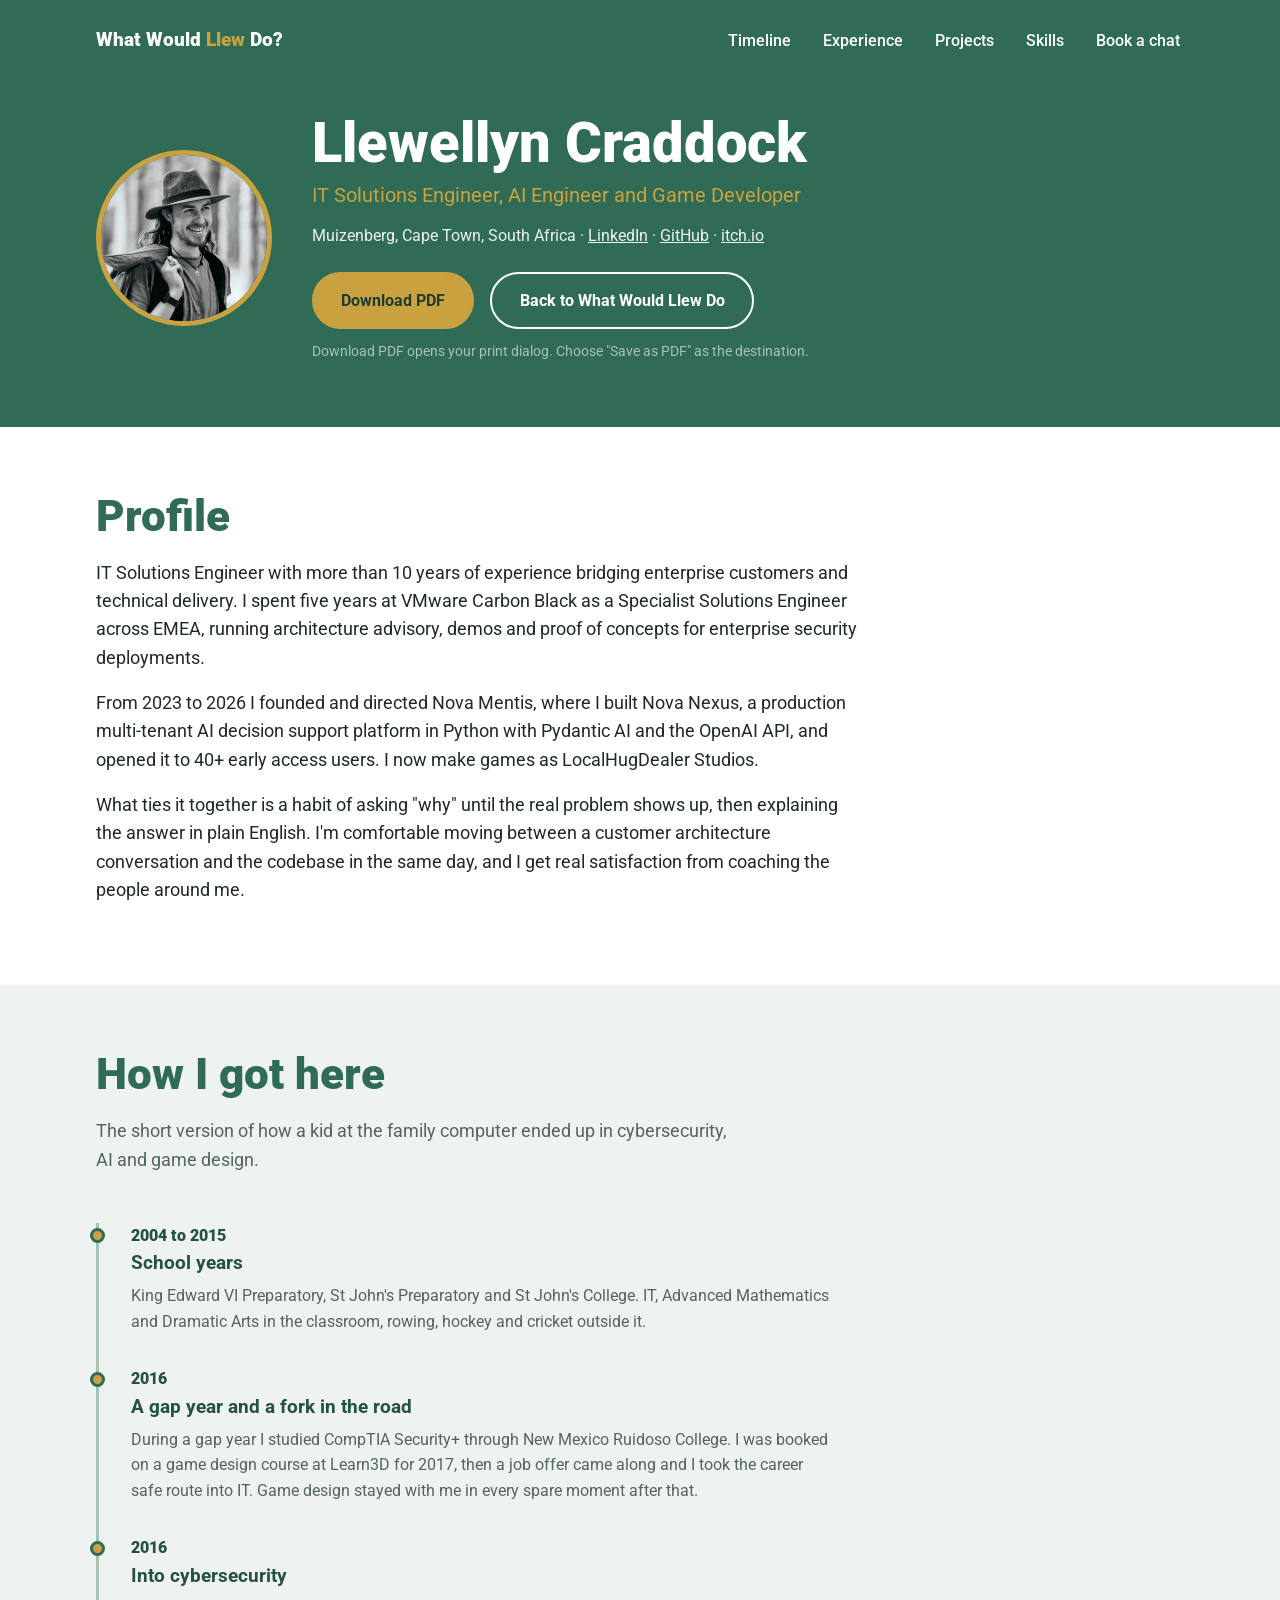
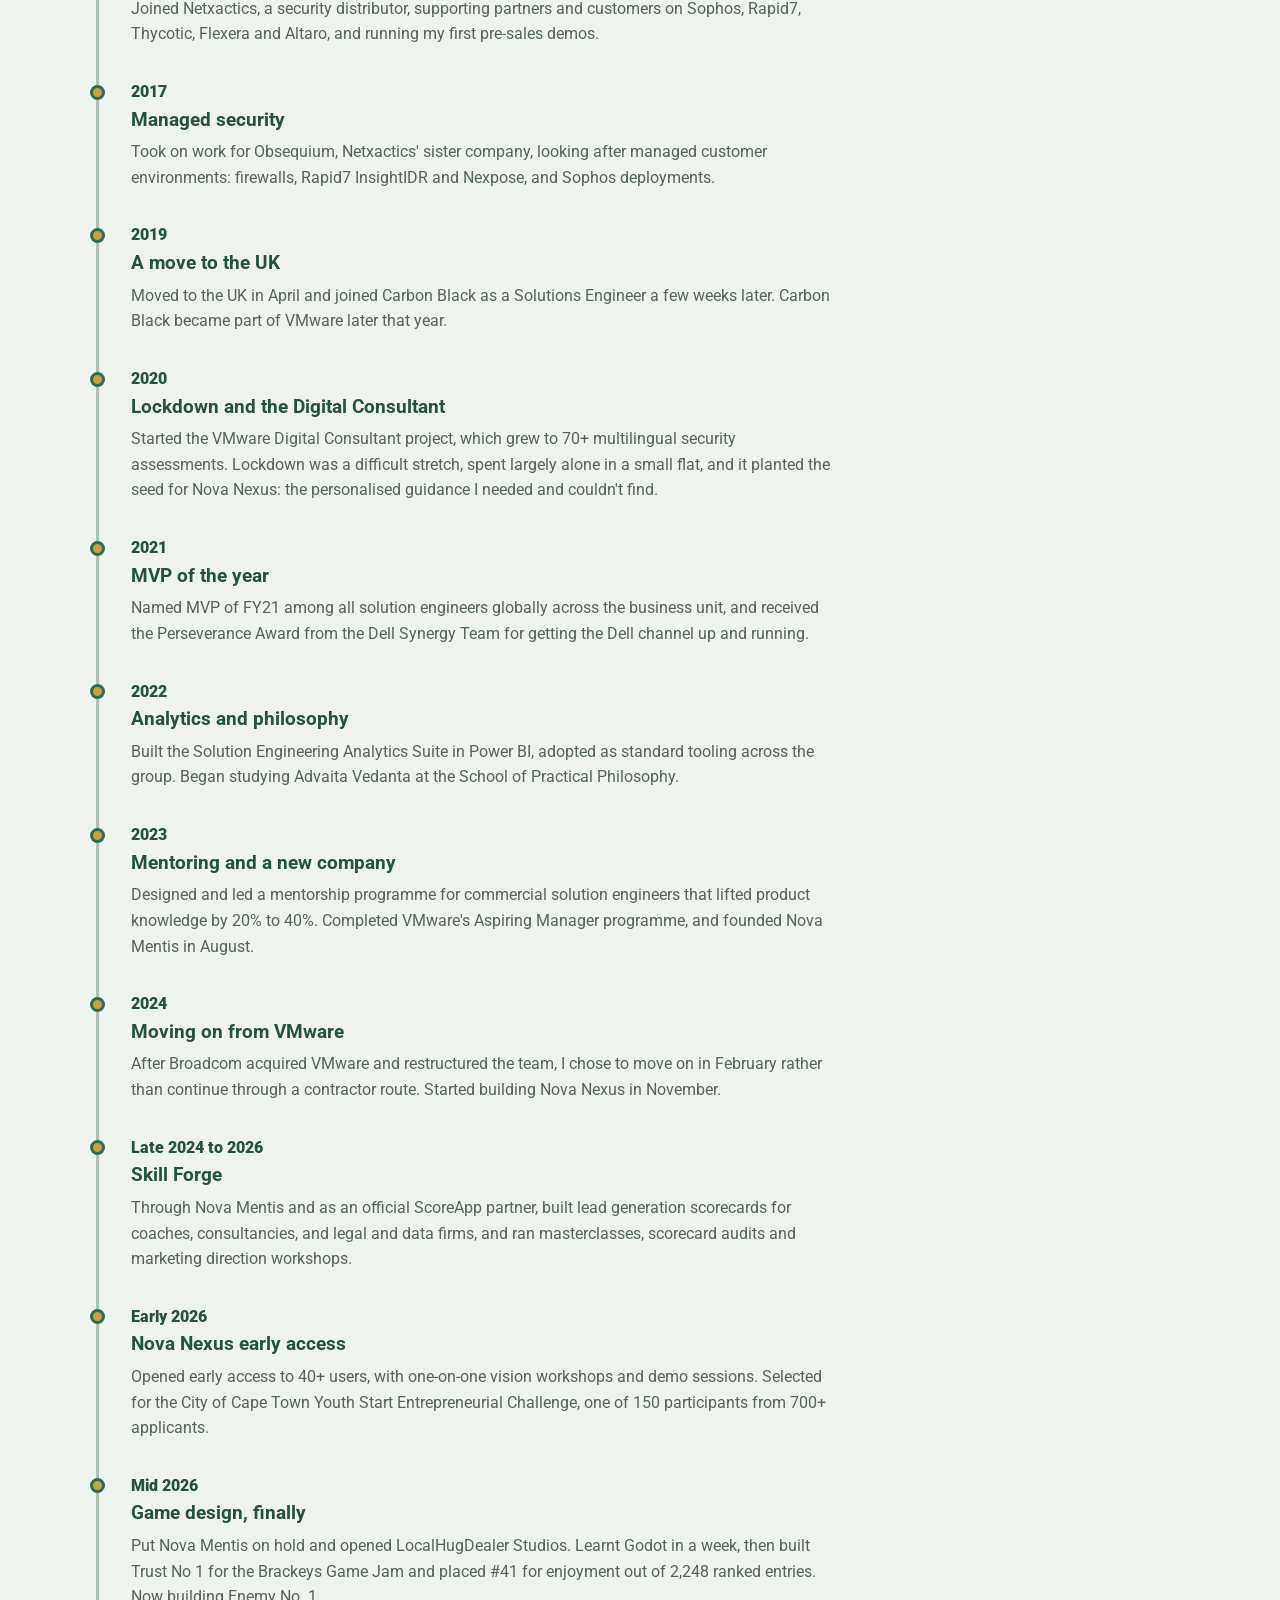
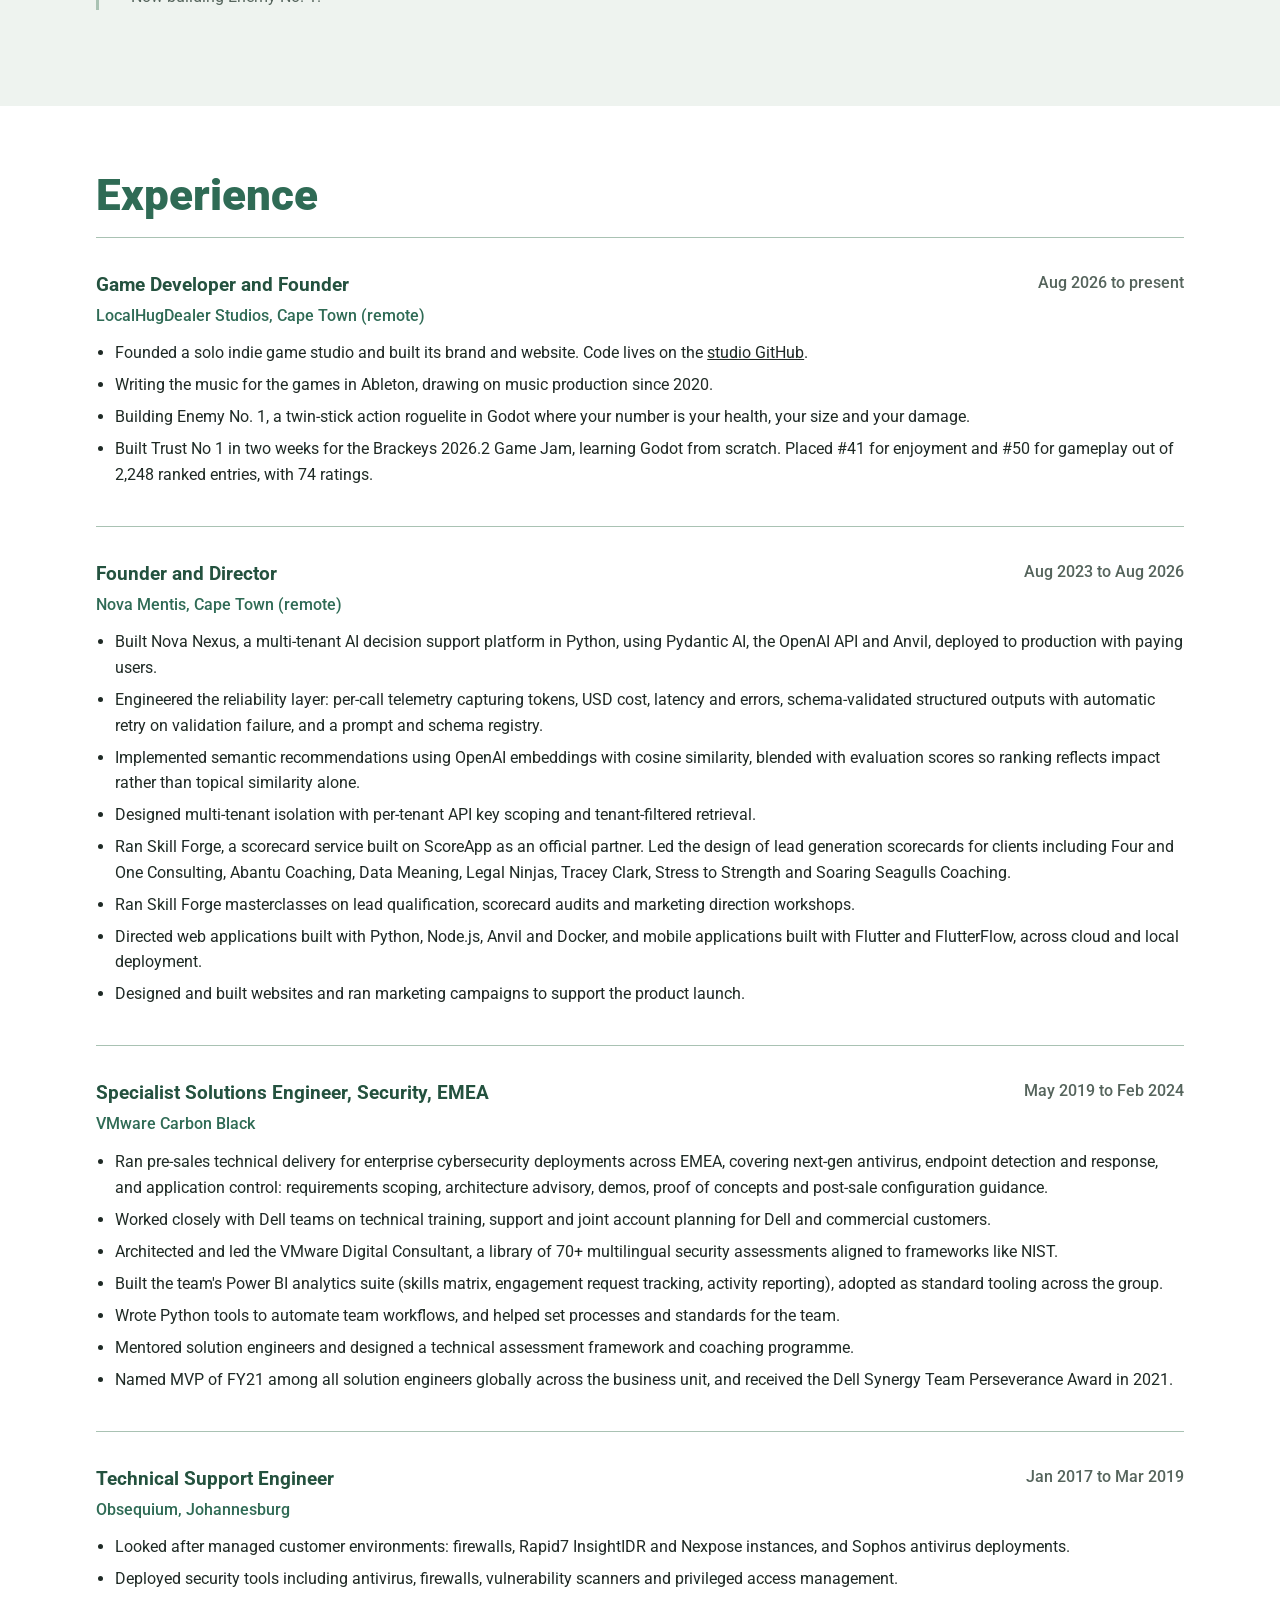
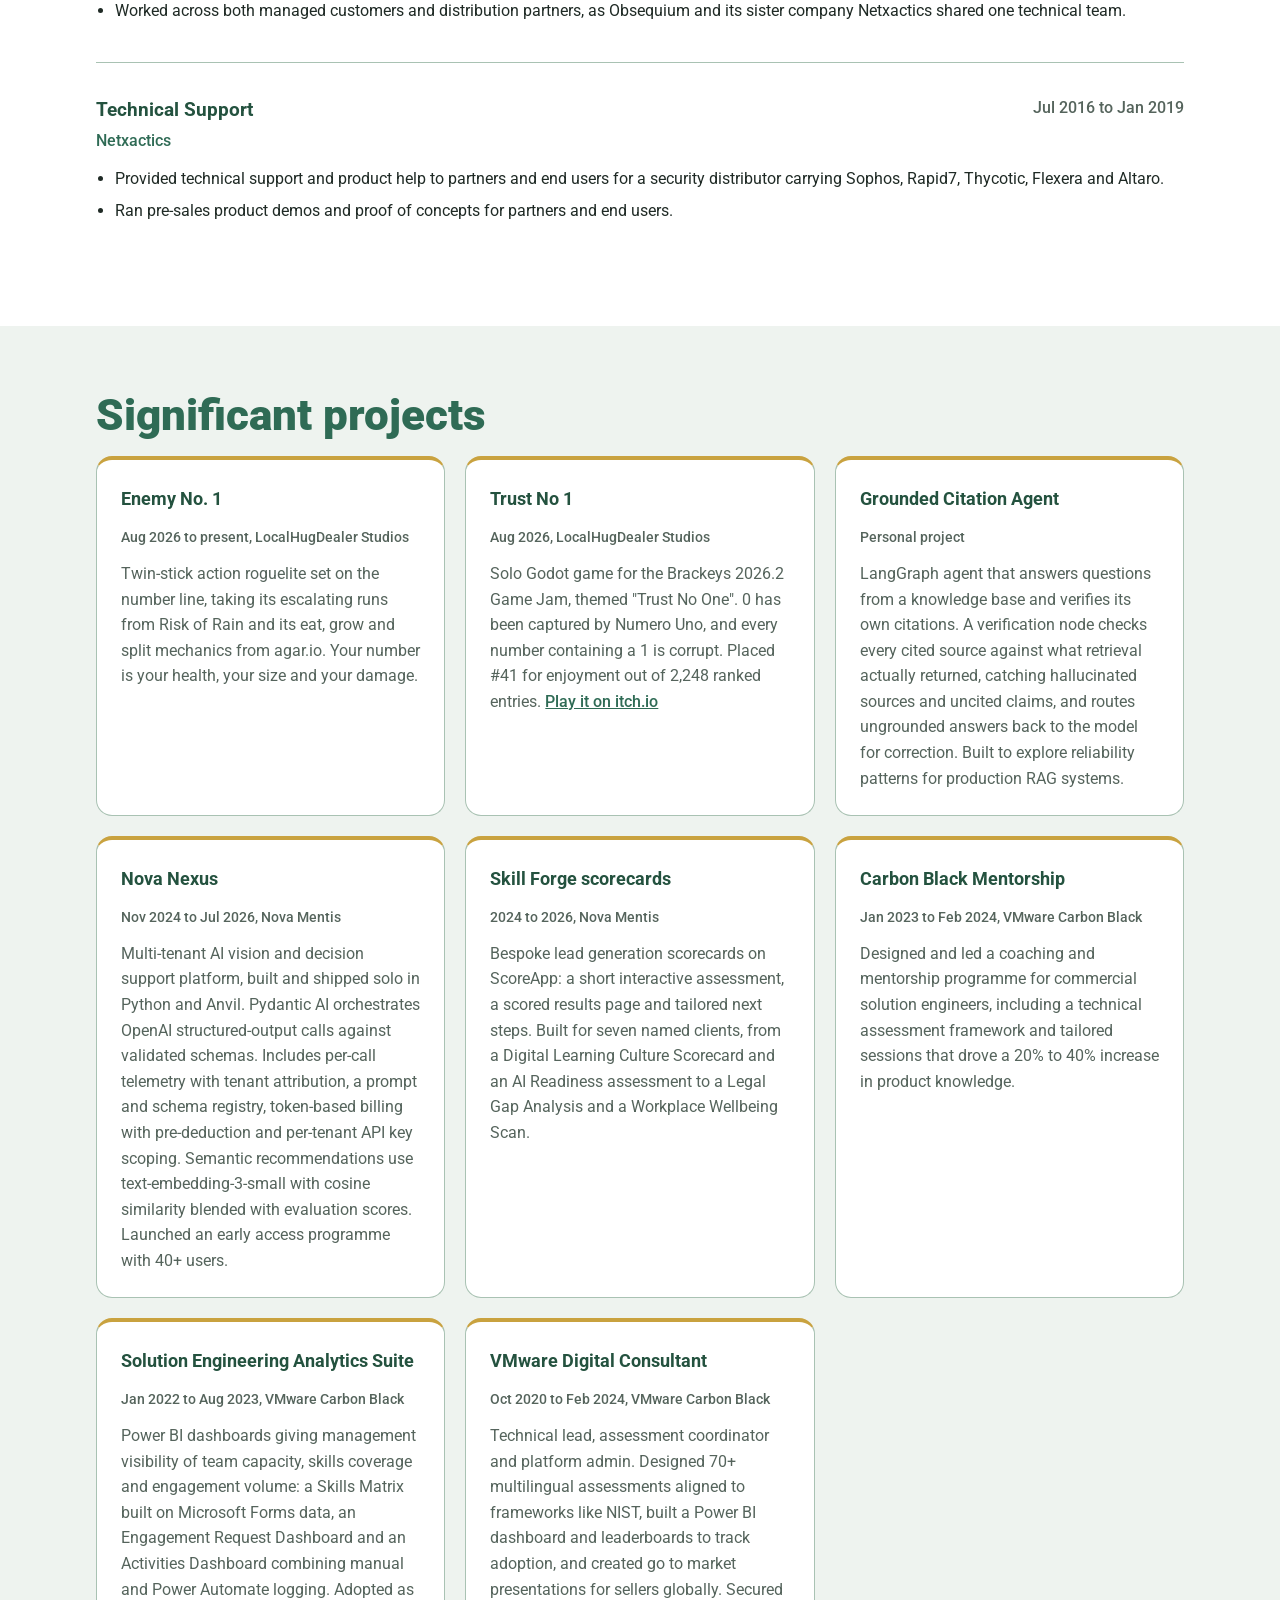
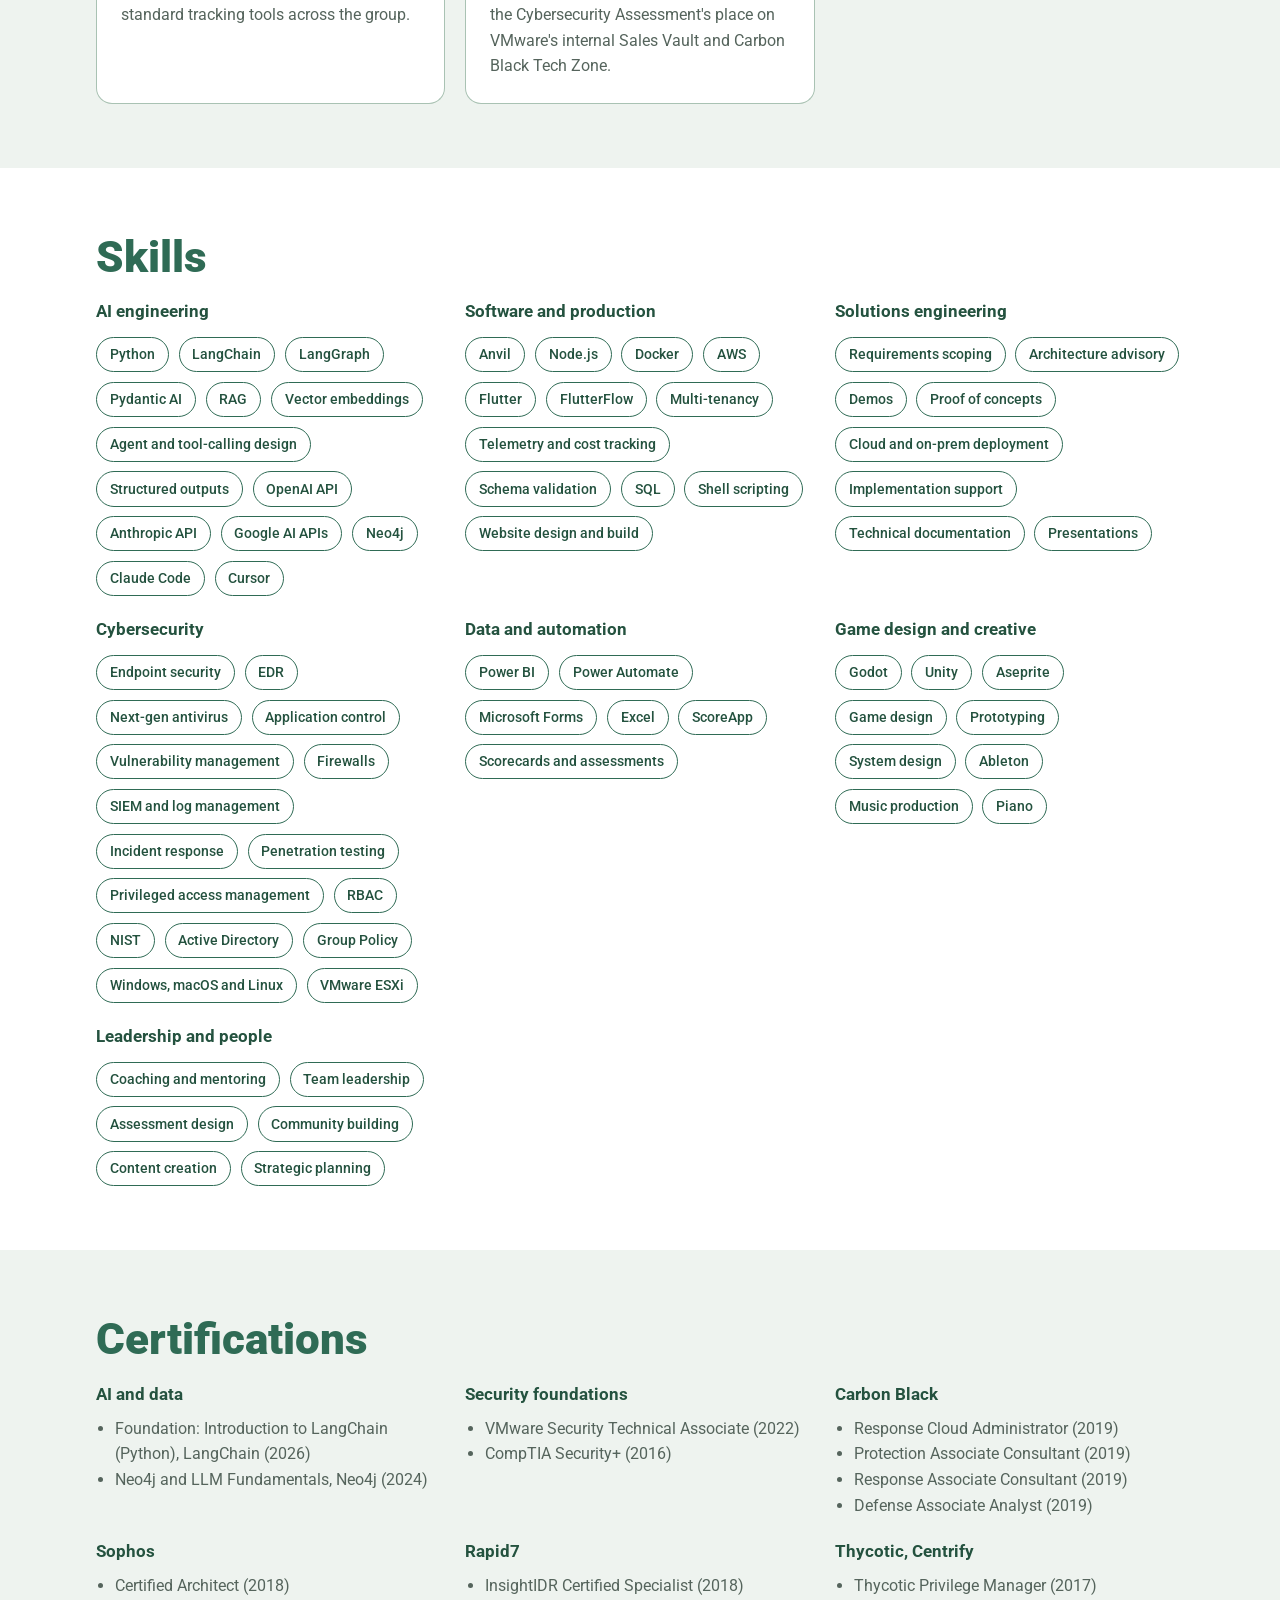
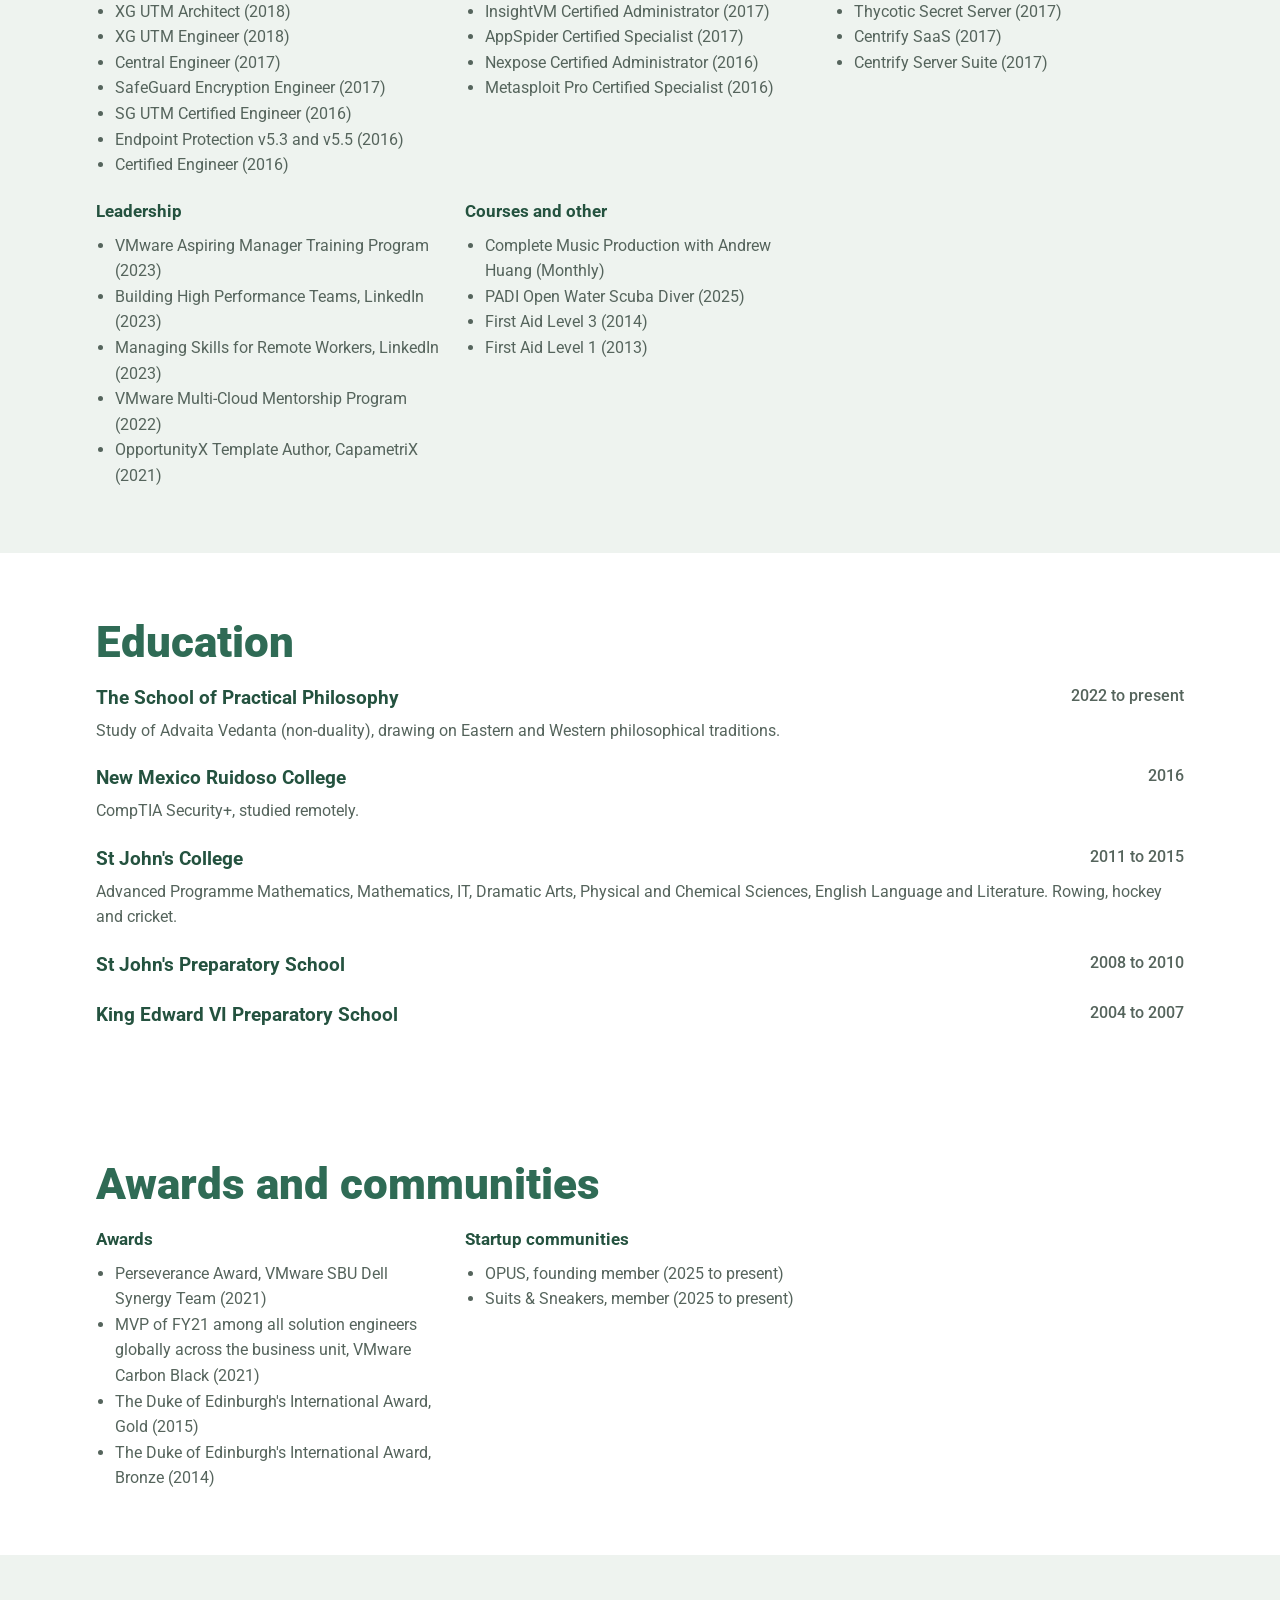
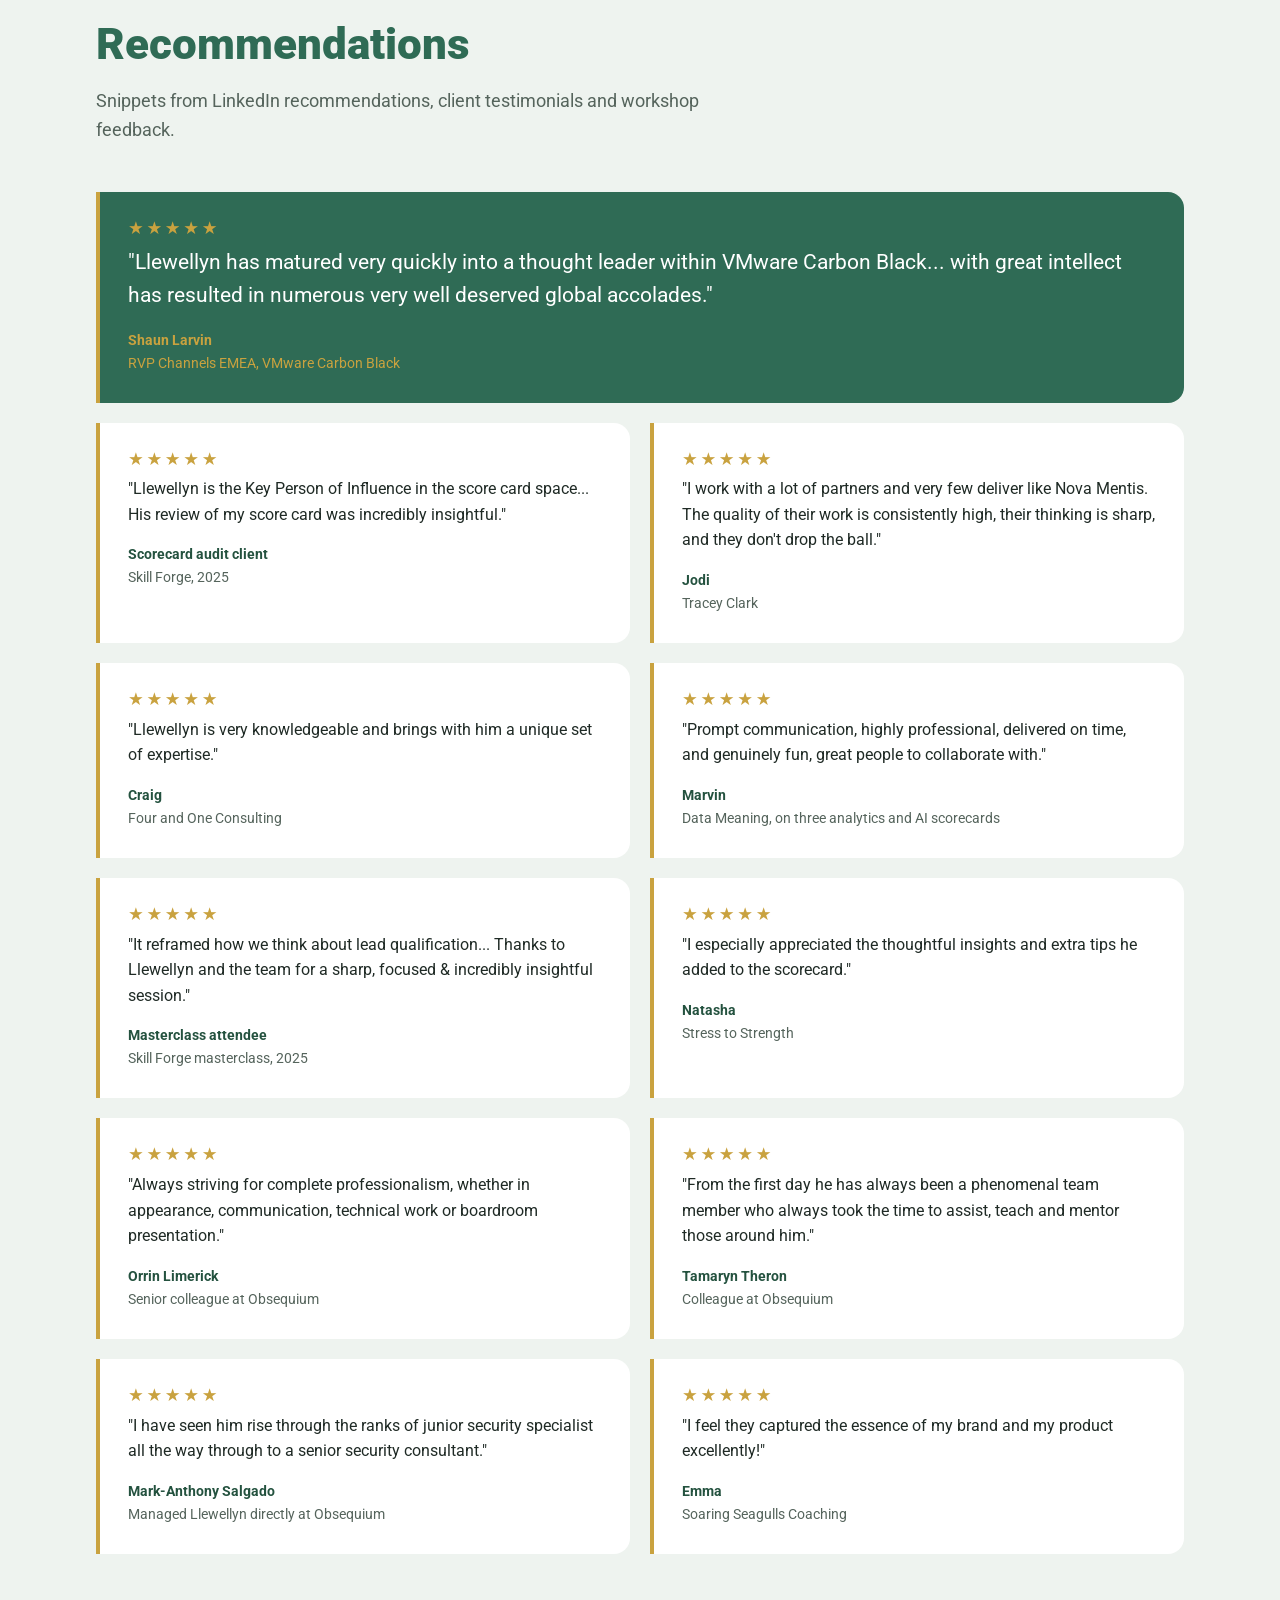
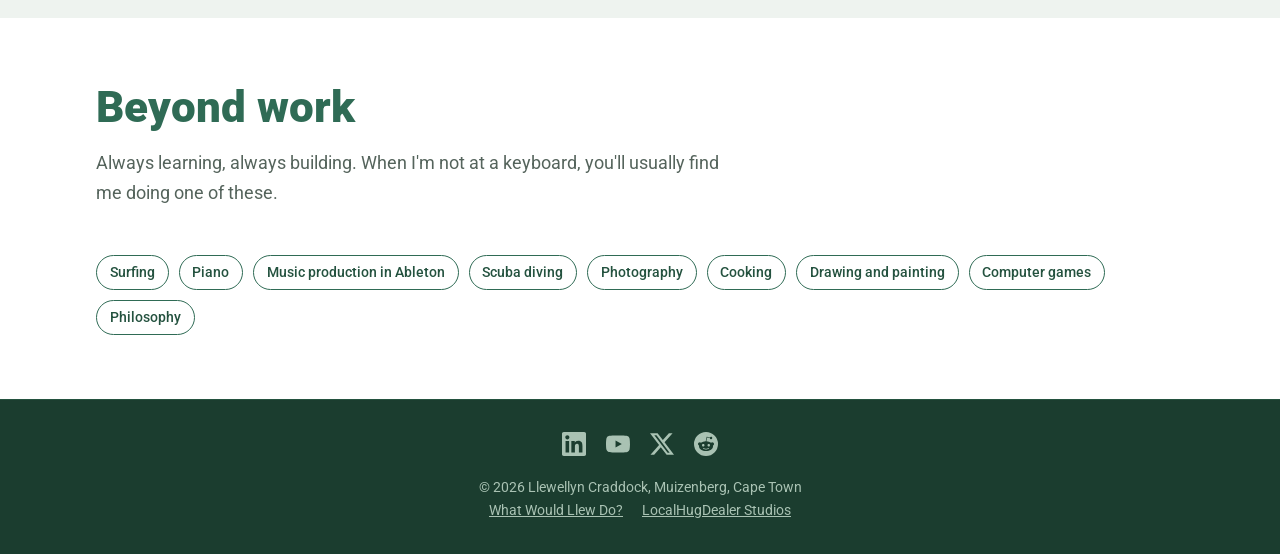
==== commit eacc5b74: "tweaks" ====
--- a/cv.html
+++ b/cv.html
@@ -94,7 +94,7 @@
     .role-line {
       margin: 0.4rem 0 0.75rem;
       font-size: 1.25rem;
-      color: var(--gold-light);
+      color: var(--gold);
     }
 
     .contact {
--- a/assets/css/base.css
+++ b/assets/css/base.css
@@ -10,7 +10,6 @@
   --green-dark: #24523F;
   --green-deep: #1B3D2F;
   --gold: #C9A23F;
-  --gold-light: #E9D7A3;
   --ink: #1F2A25;
   --muted: #55645C;
 
@@ -78,7 +77,7 @@
 }
 
 .btn-gold:hover {
-  background: var(--gold-light);
+  background: var(--gold);
 }
 
 .btn-ghost {
@@ -106,7 +105,7 @@
 .hero :focus-visible,
 .book :focus-visible,
 .site-footer :focus-visible {
-  outline-color: var(--gold-light);
+  outline-color: var(--gold);
 }
 
 .skip-link {
@@ -174,7 +173,7 @@
 }
 
 .brand span {
-  color: var(--gold-light);
+  color: var(--gold);
 }
 
 nav a:not(.brand) {
@@ -184,7 +183,7 @@
 }
 
 nav a:not(.brand):hover {
-  color: var(--gold-light);
+  color: var(--gold);
 }
 
 .card {
@@ -253,7 +252,7 @@
 }
 
 blockquote.featured::before {
-  color: var(--gold-light);
+  color: var(--gold);
 }
 
 blockquote p {
@@ -284,7 +283,7 @@
 
 blockquote.featured footer,
 blockquote.featured .who {
-  color: var(--gold-light);
+  color: var(--gold);
 }
 
 .site-footer {
@@ -317,7 +316,7 @@
 }
 
 .socials a:hover {
-  color: var(--gold-light);
+  color: var(--gold);
 }
 
 .socials svg {
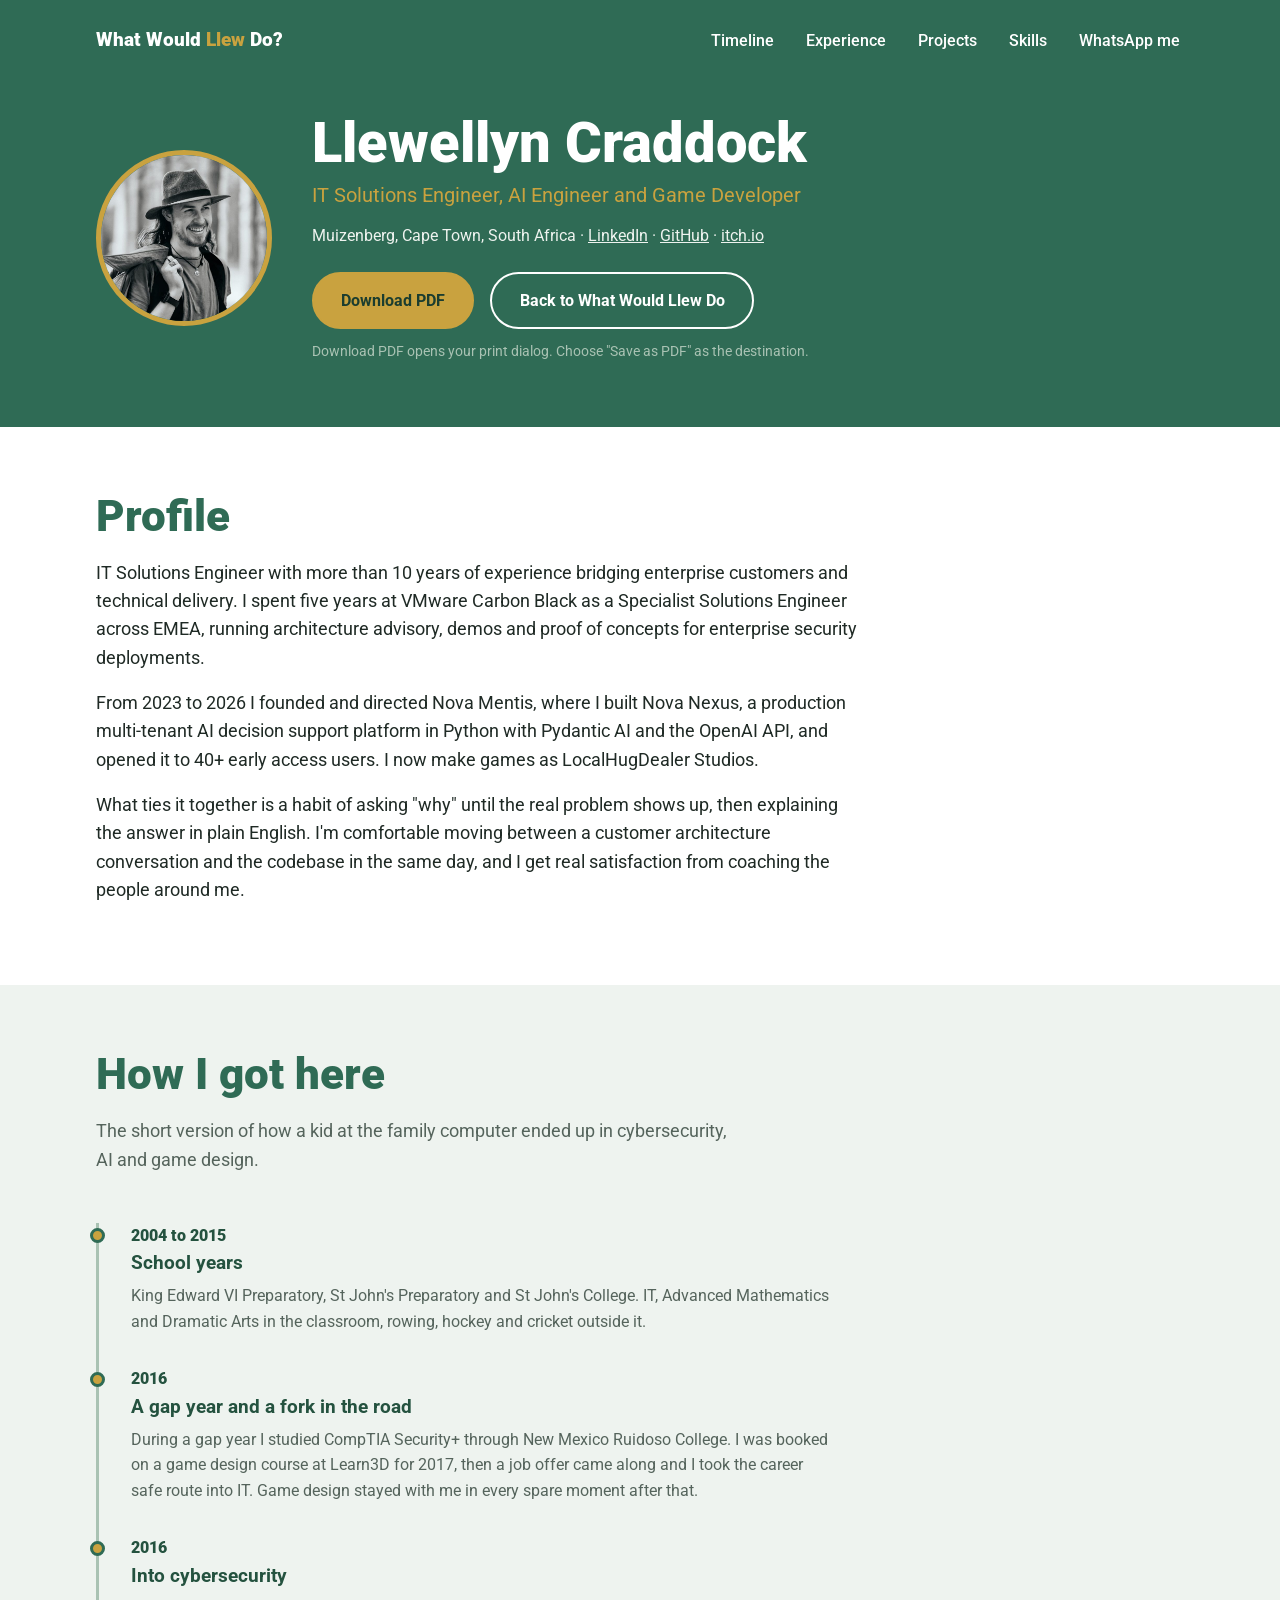
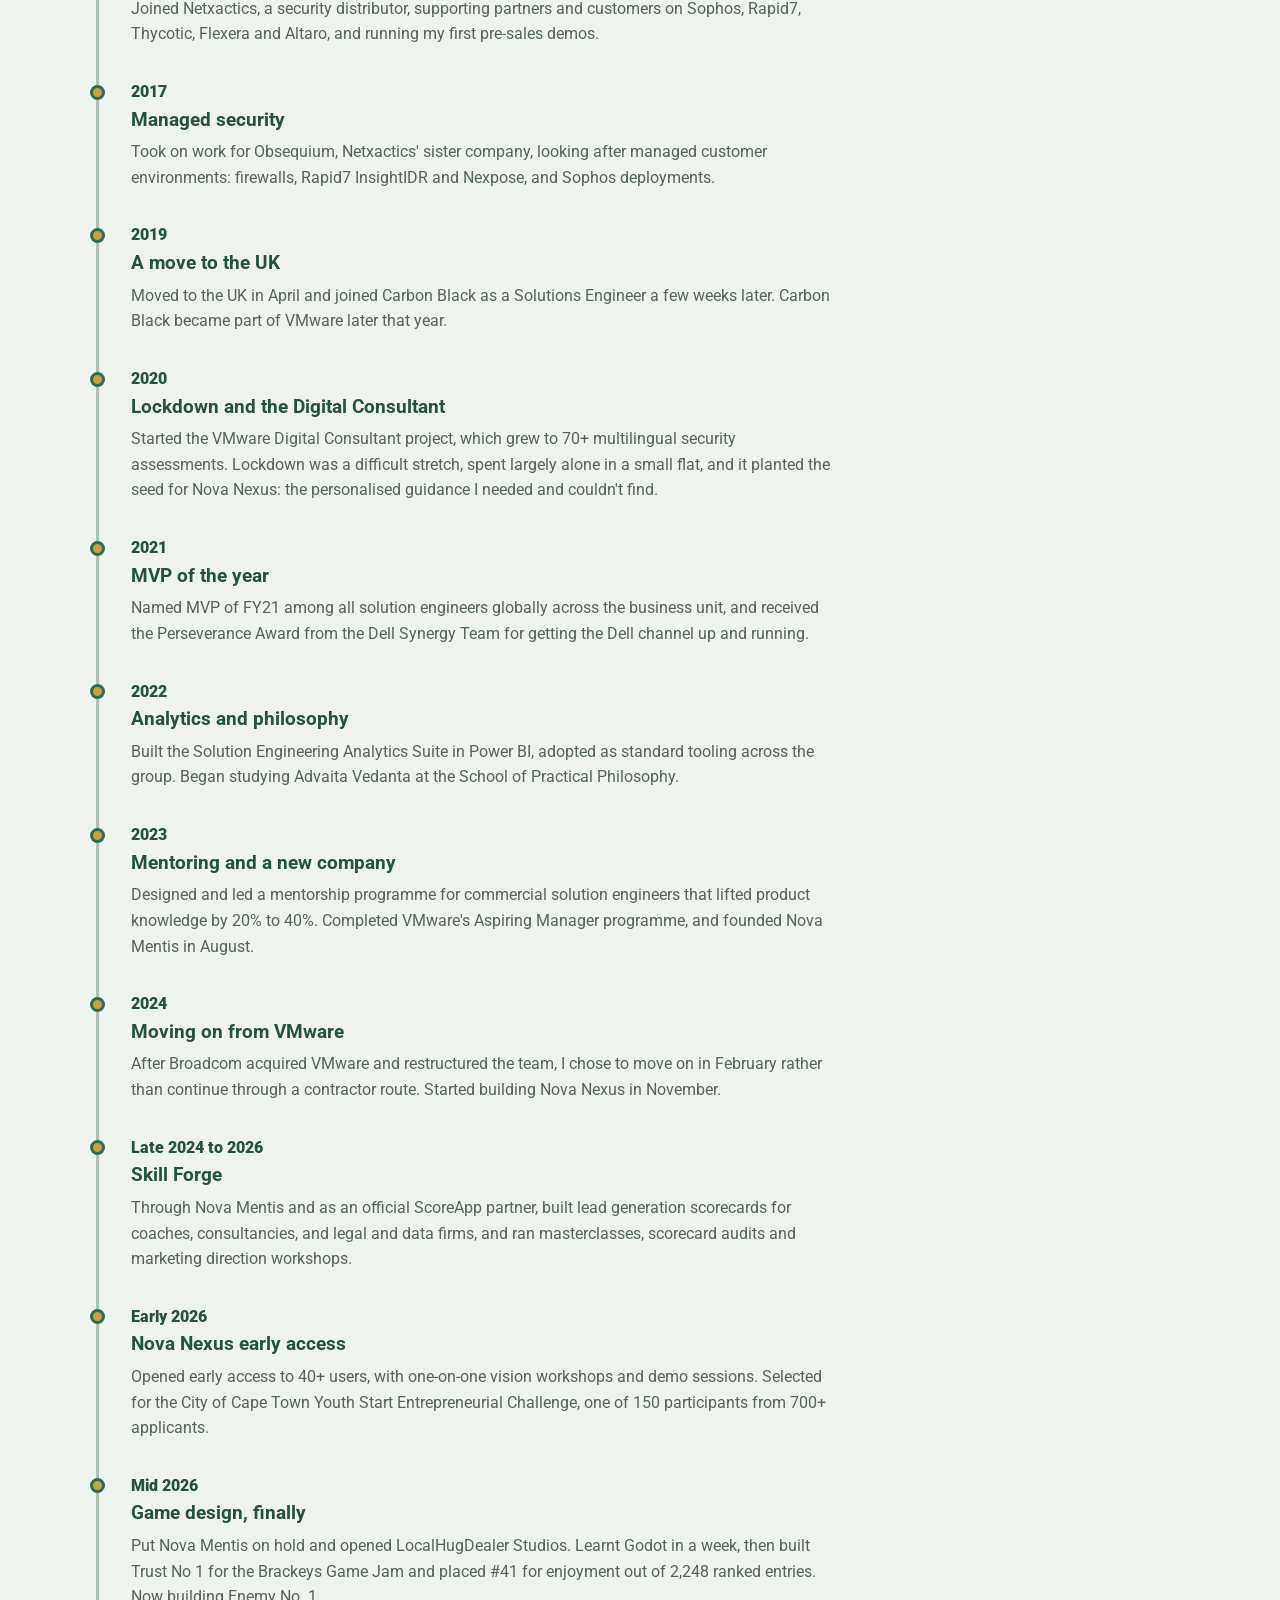
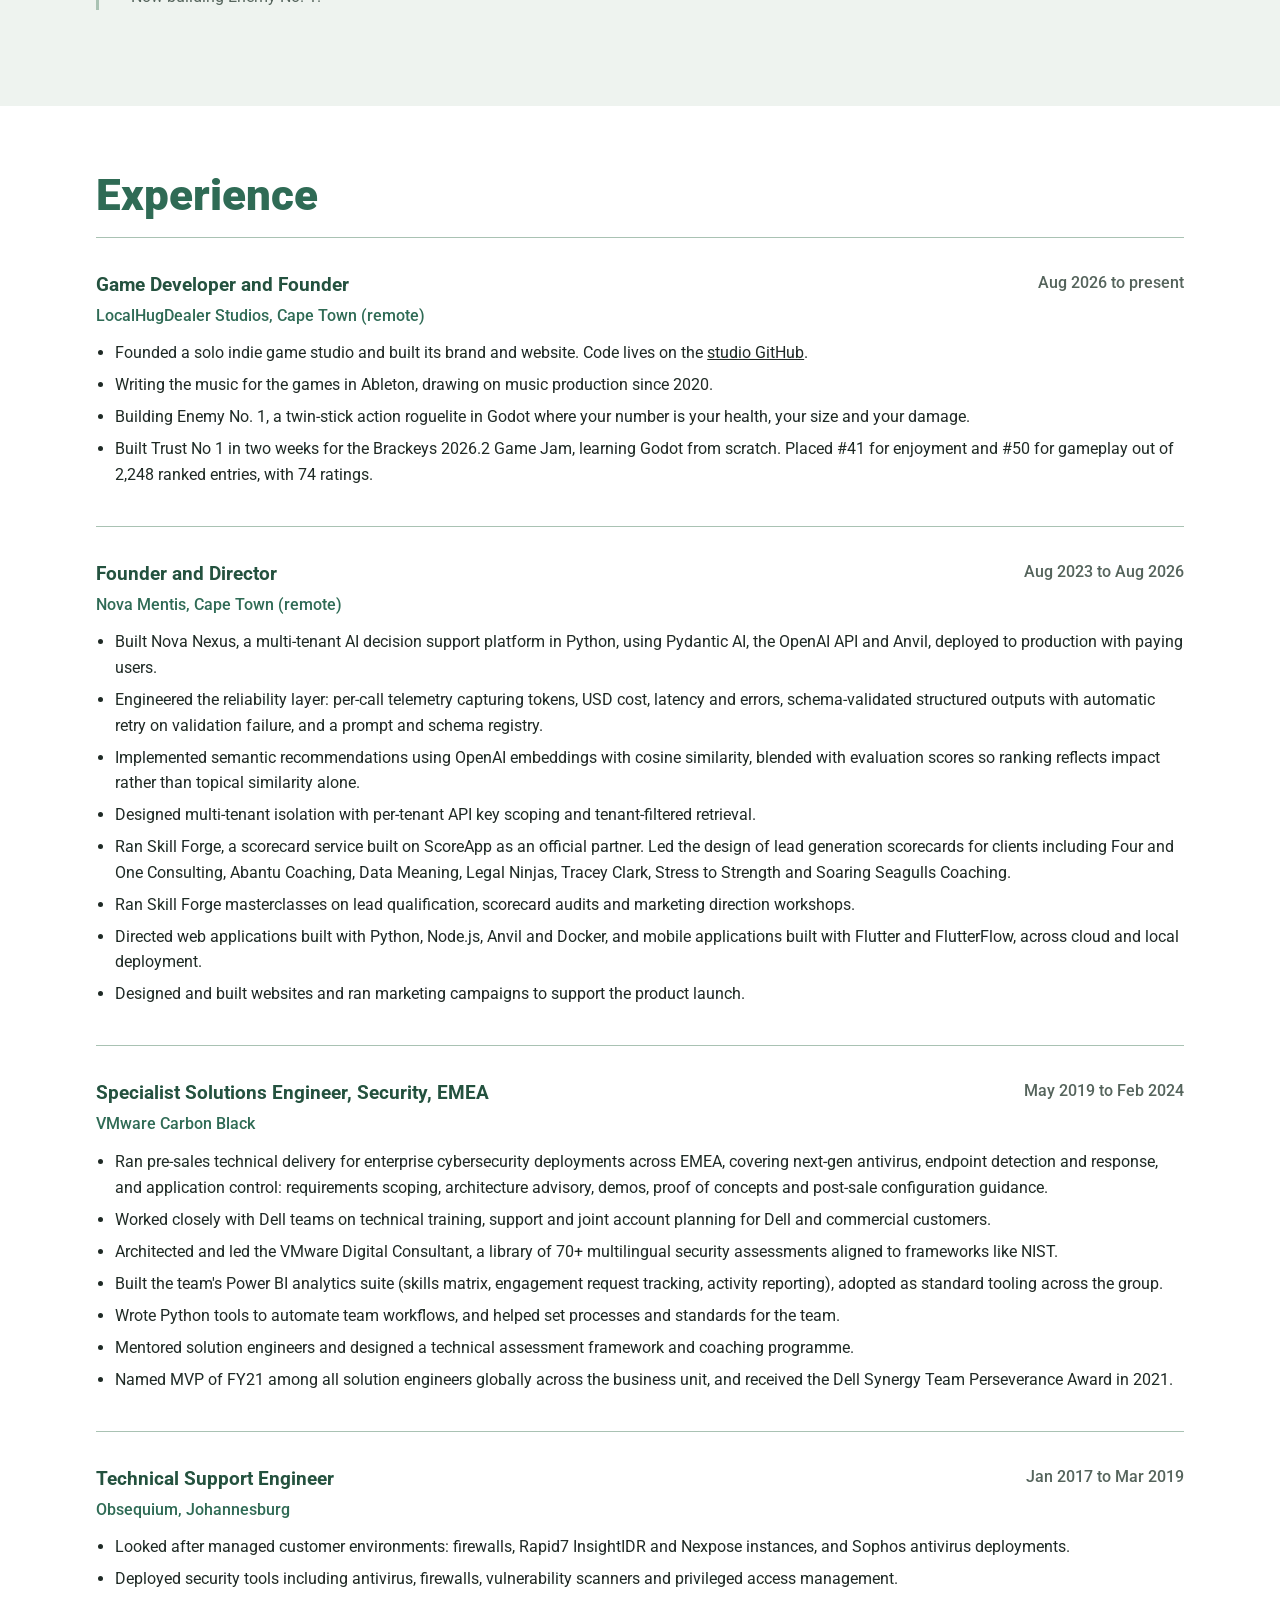
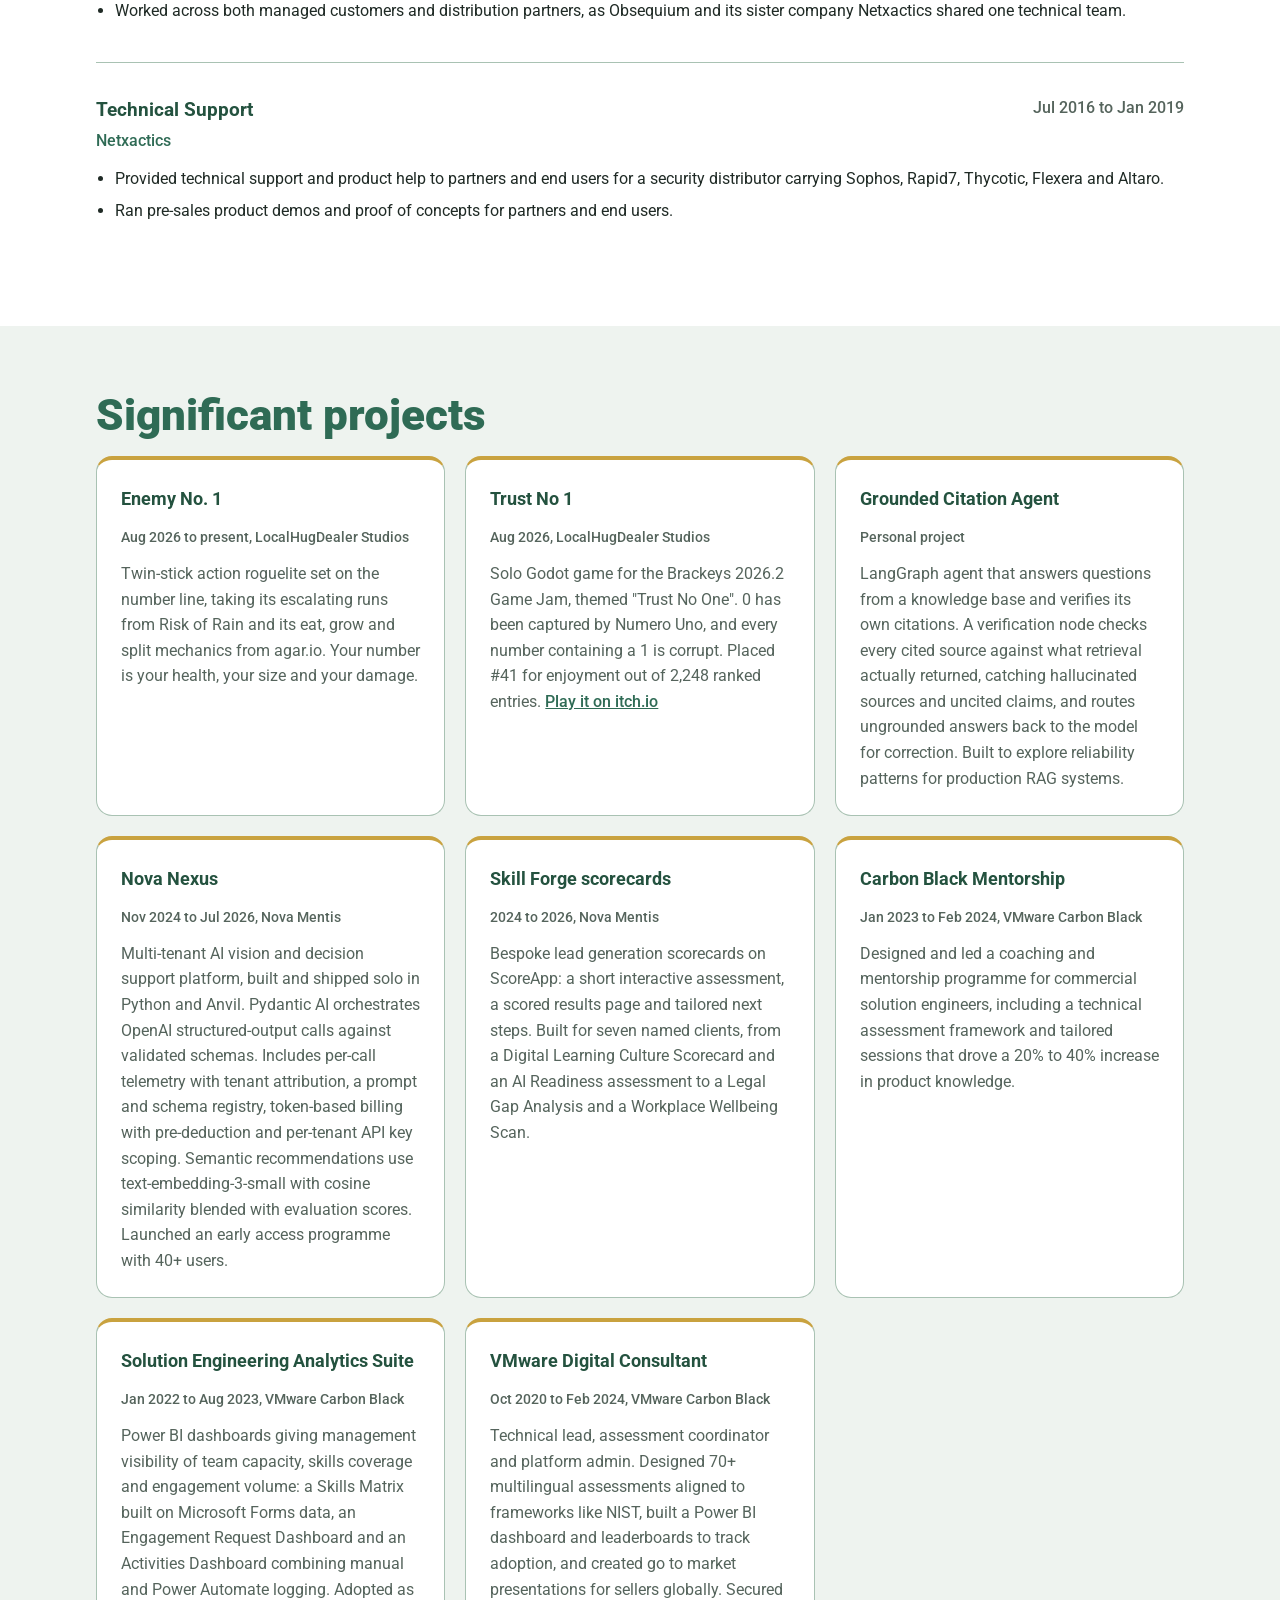
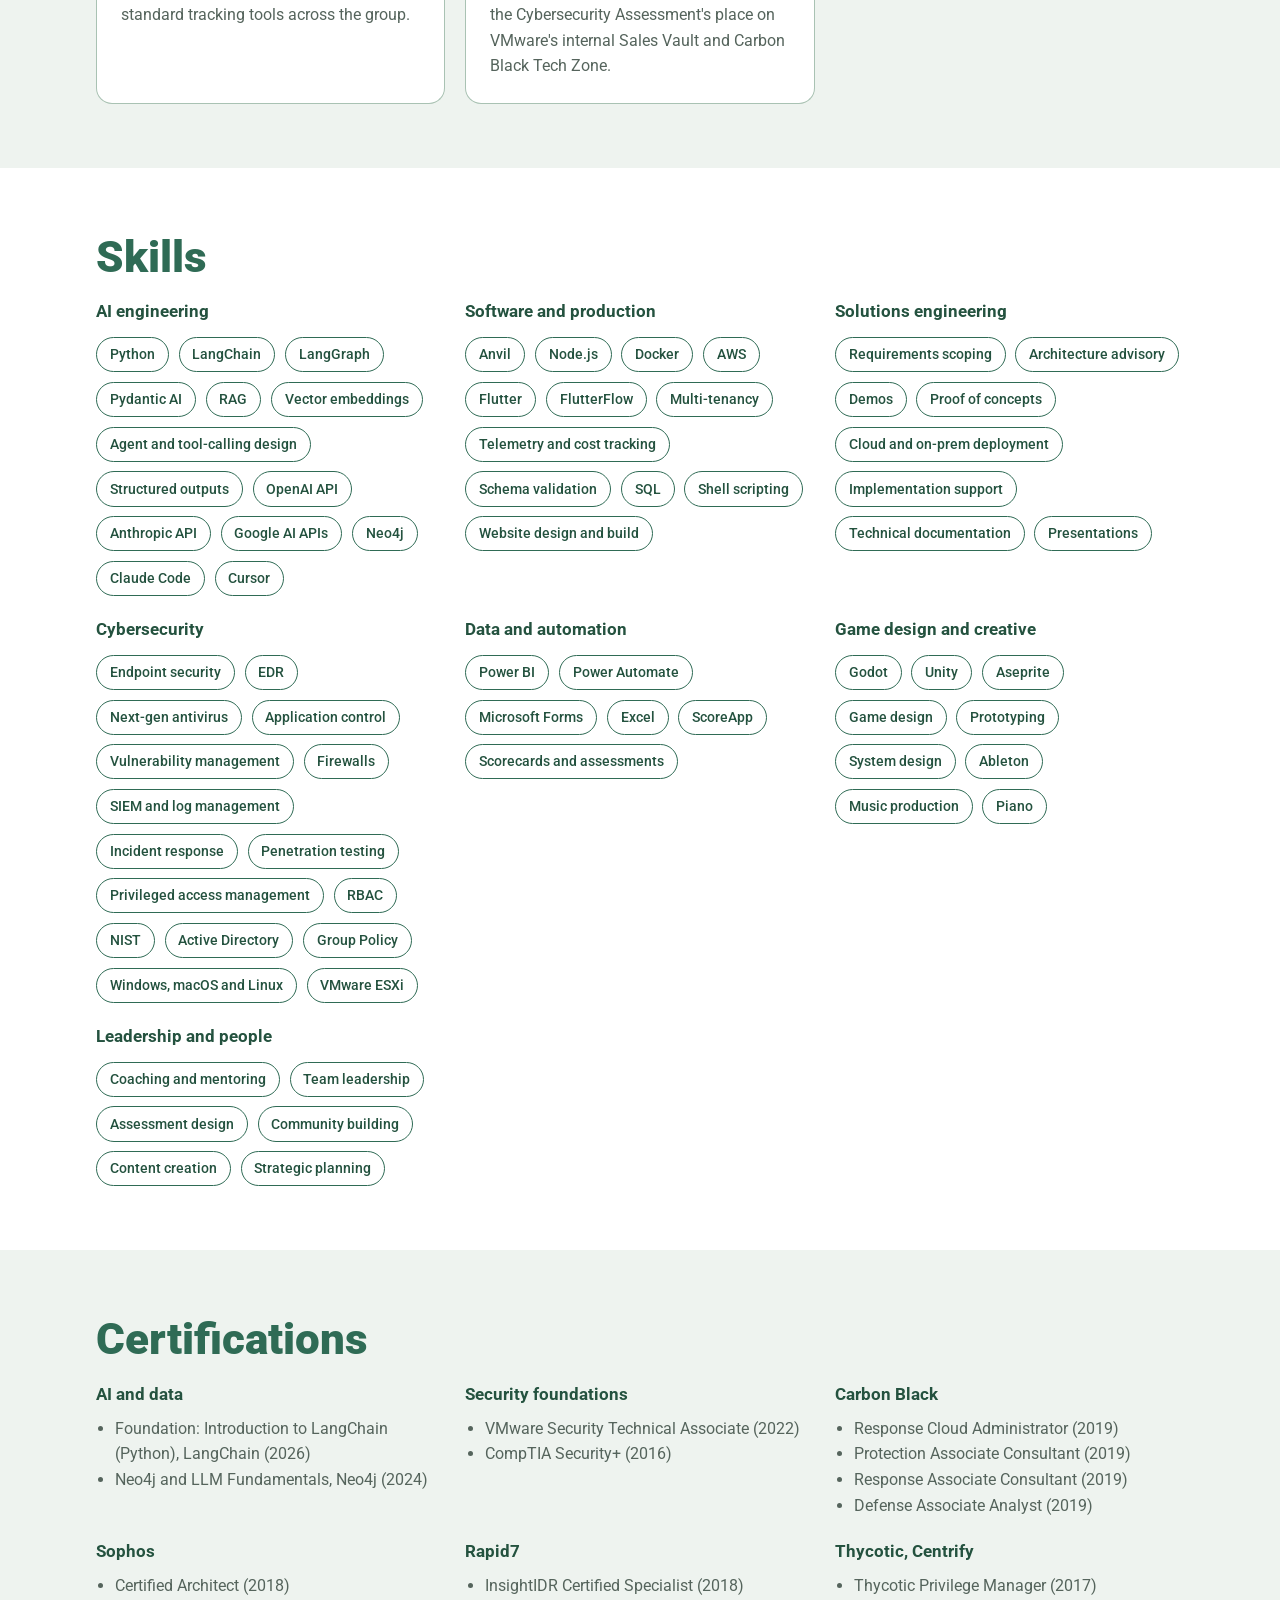
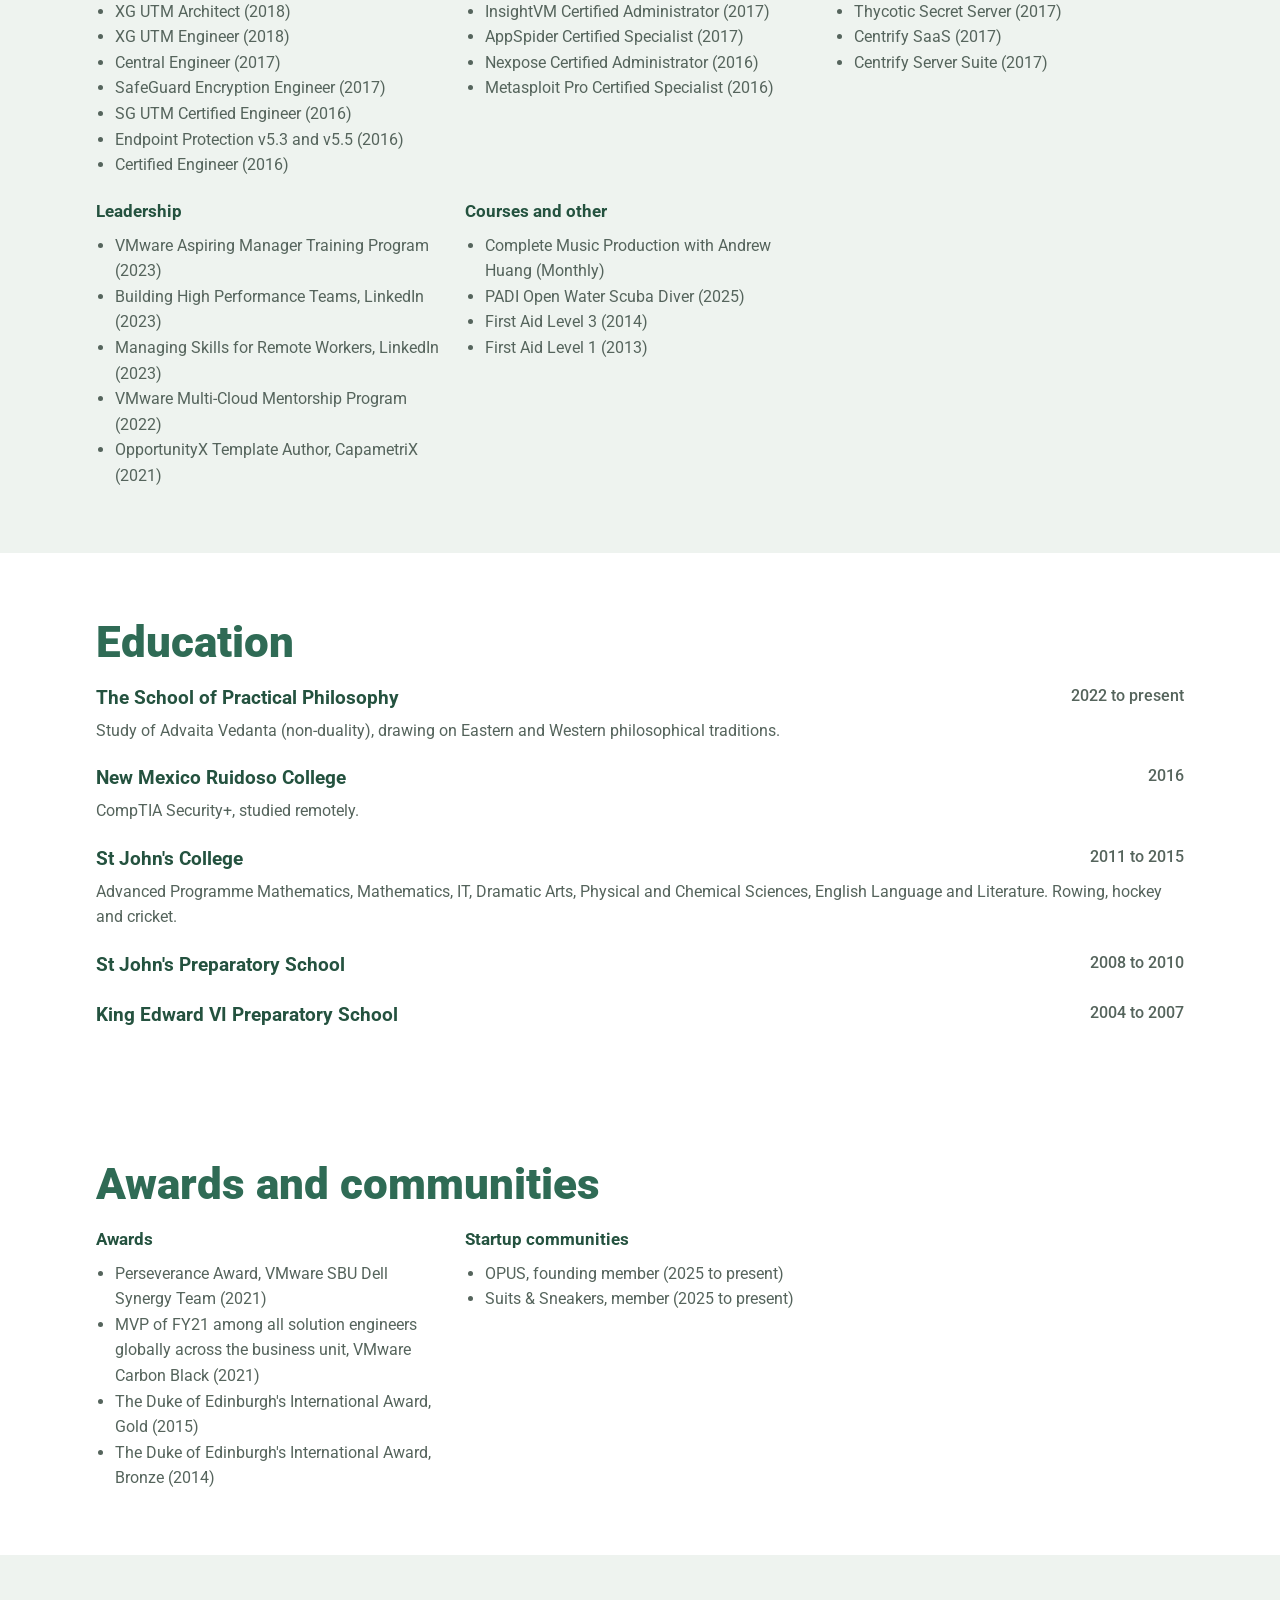
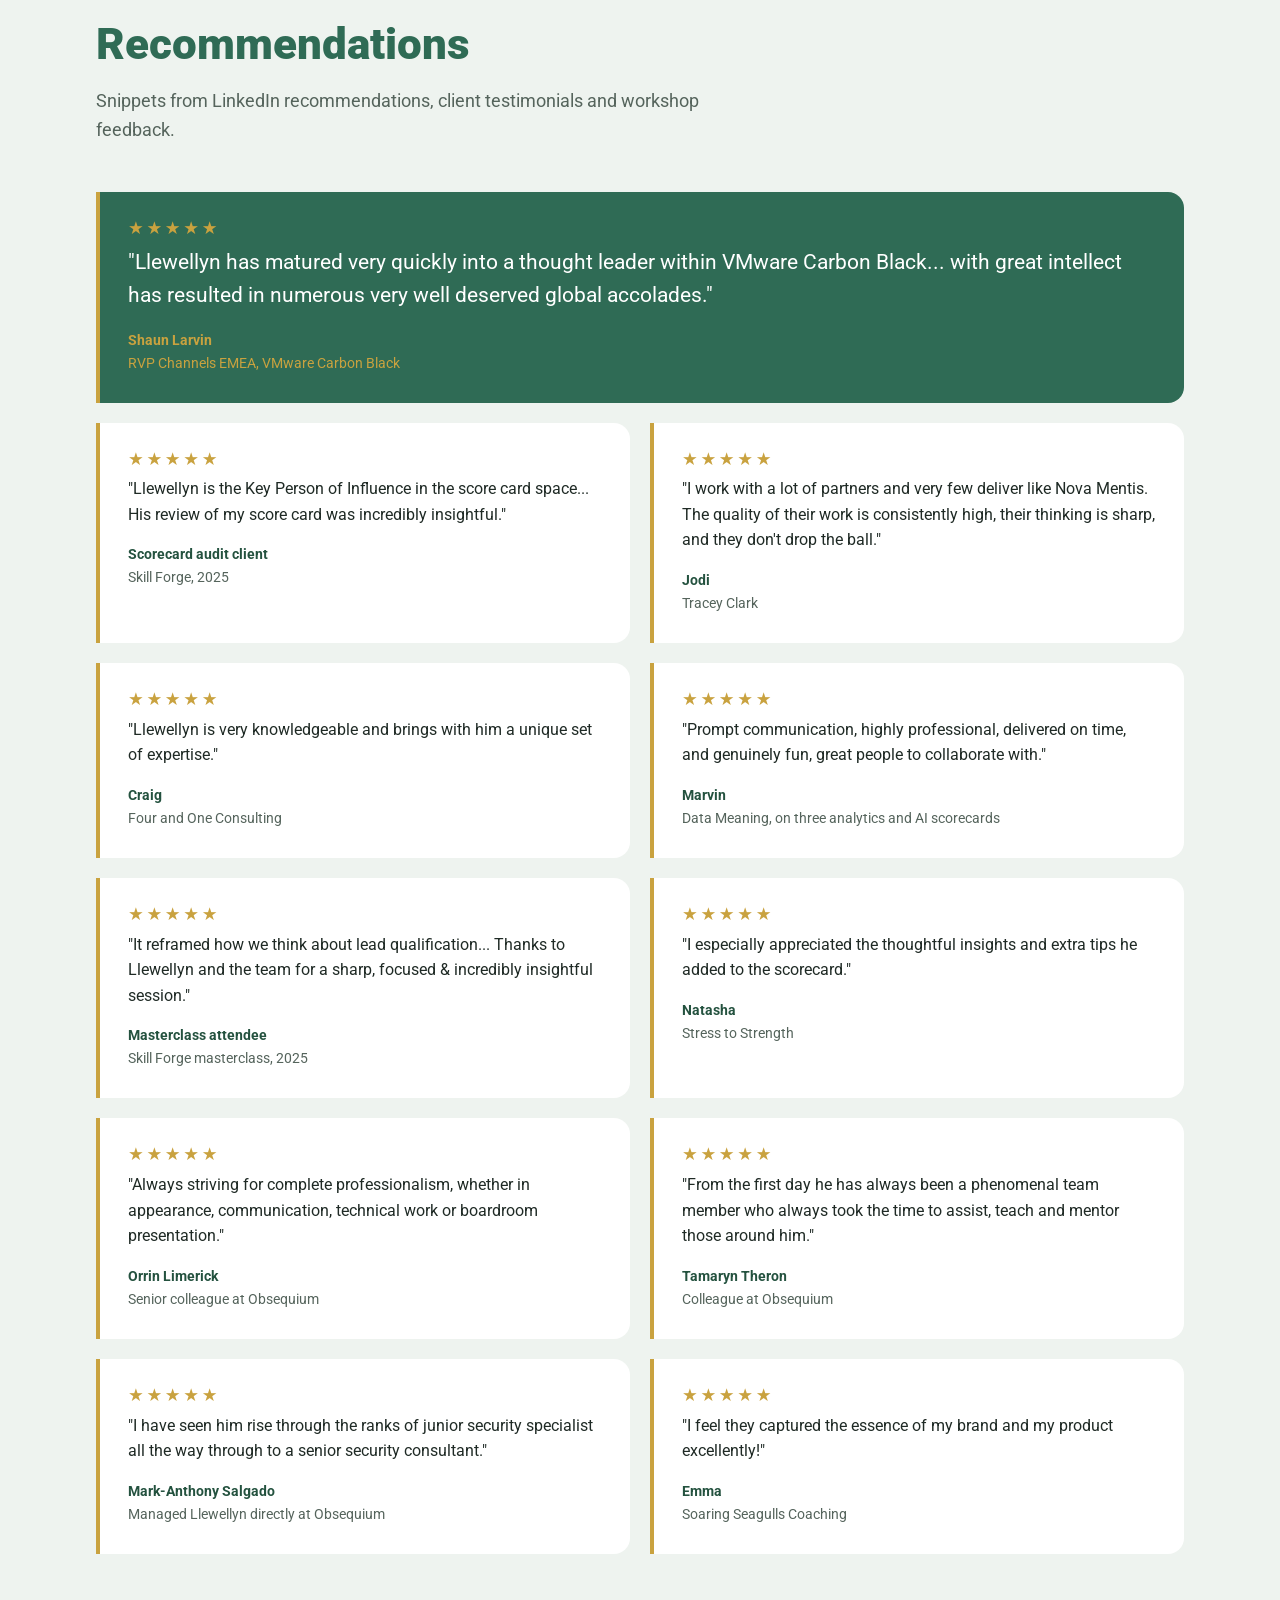
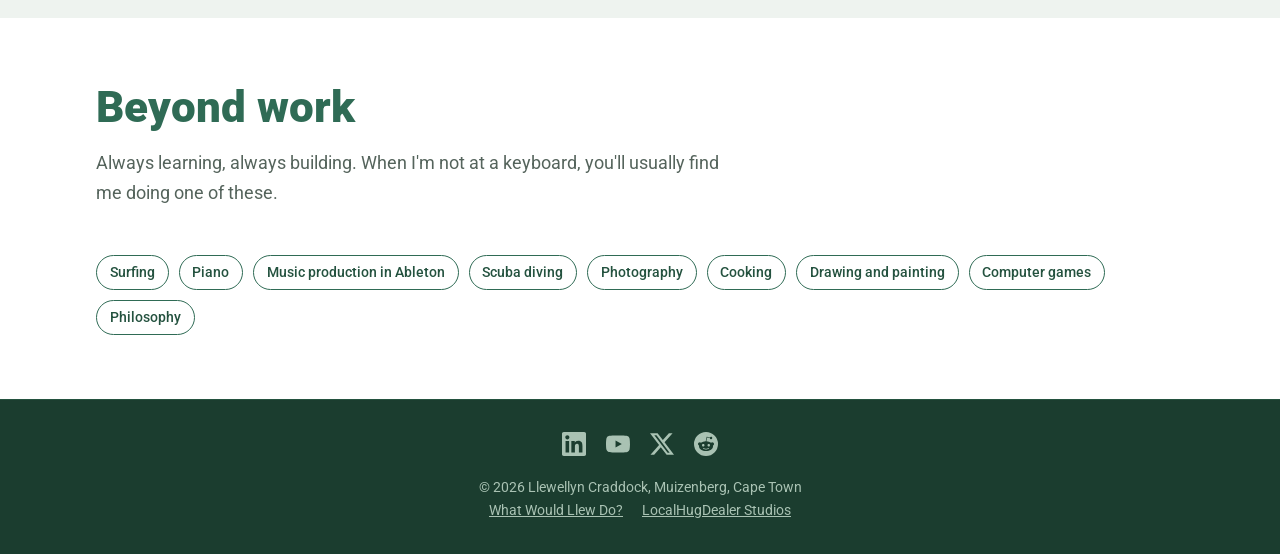
==== commit b06c63d3: "updates" ====
--- a/cv.html
+++ b/cv.html
@@ -529,7 +529,7 @@
       <a href="#experience">Experience</a>
       <a href="#projects">Projects</a>
       <a href="#skills">Skills</a>
-      <a class="nav-keep" href="index.html#book">Book a chat</a>
+      <a class="nav-keep" href="https://wa.me/27645210967?text=Hi%20Llew%2C%20I%20need%20a%20hand%20with%20something.">WhatsApp me</a>
     </nav>
 
     <div class="cv-head">
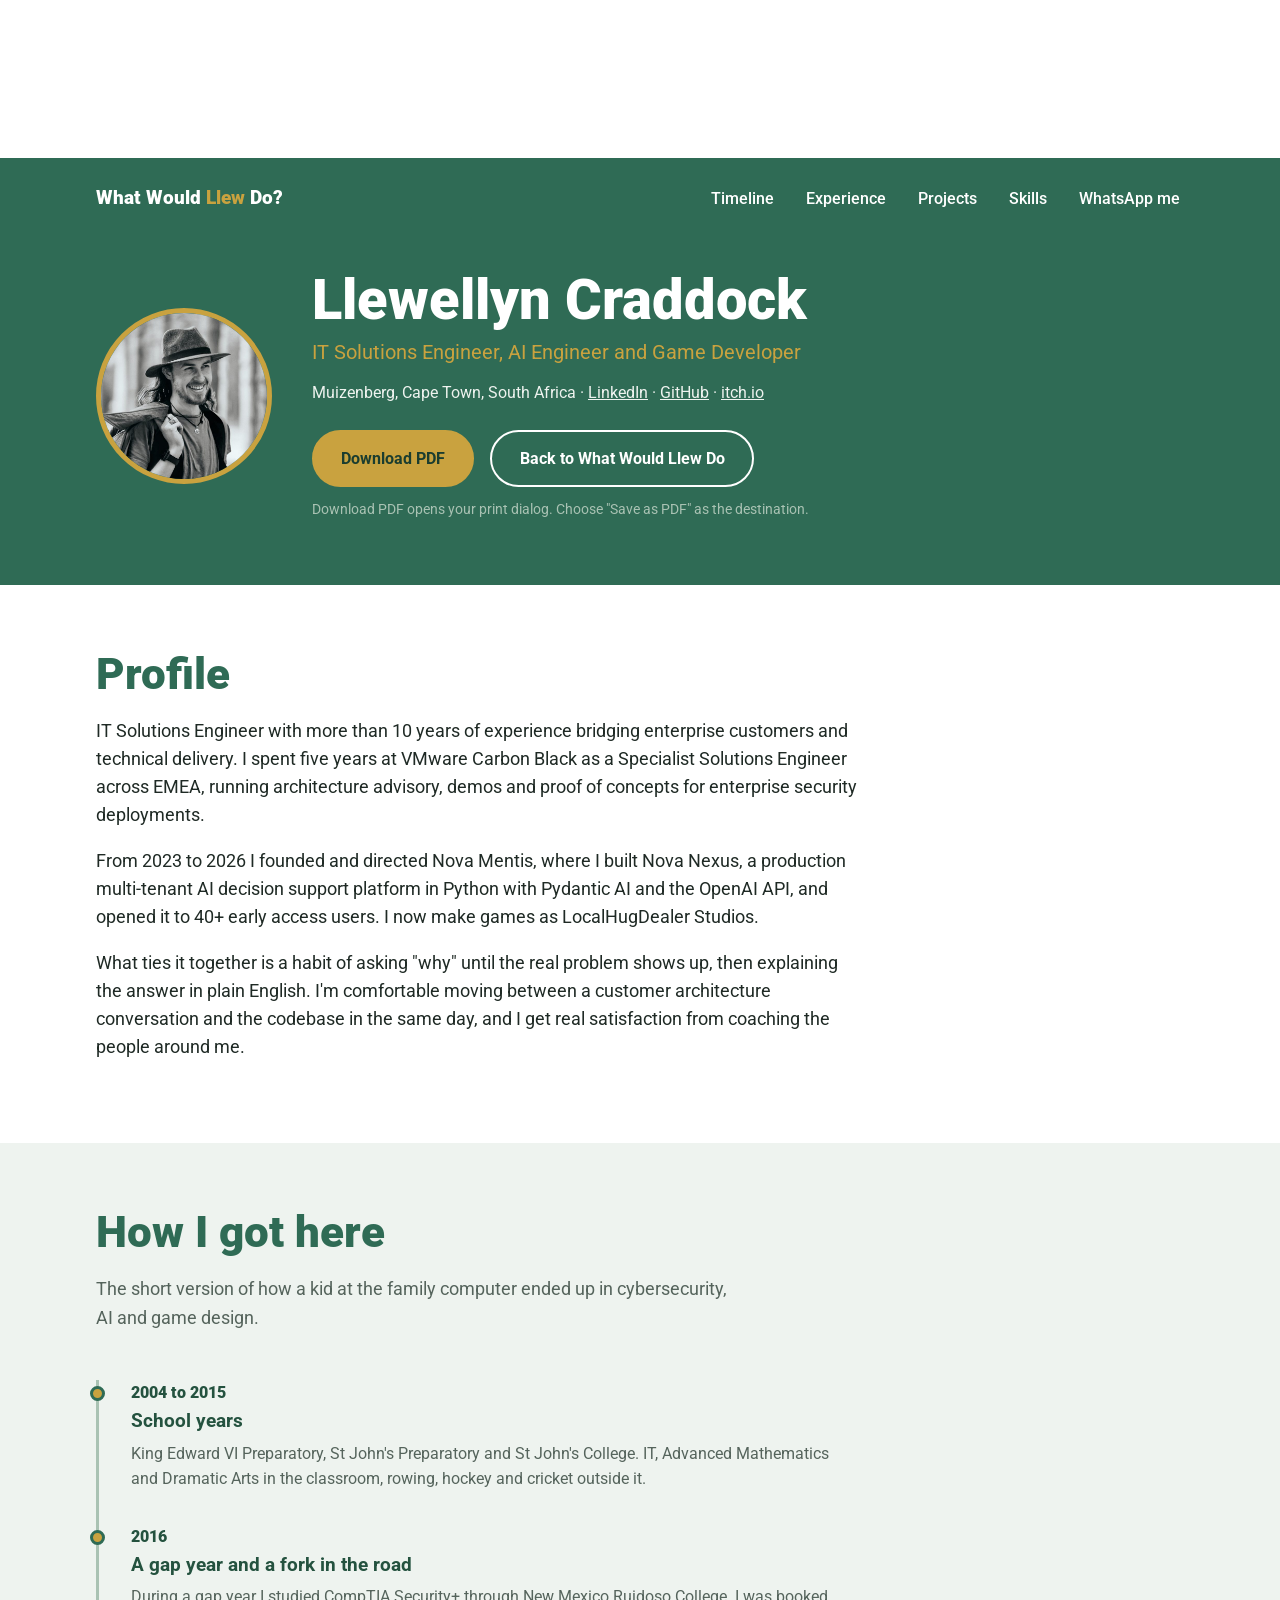
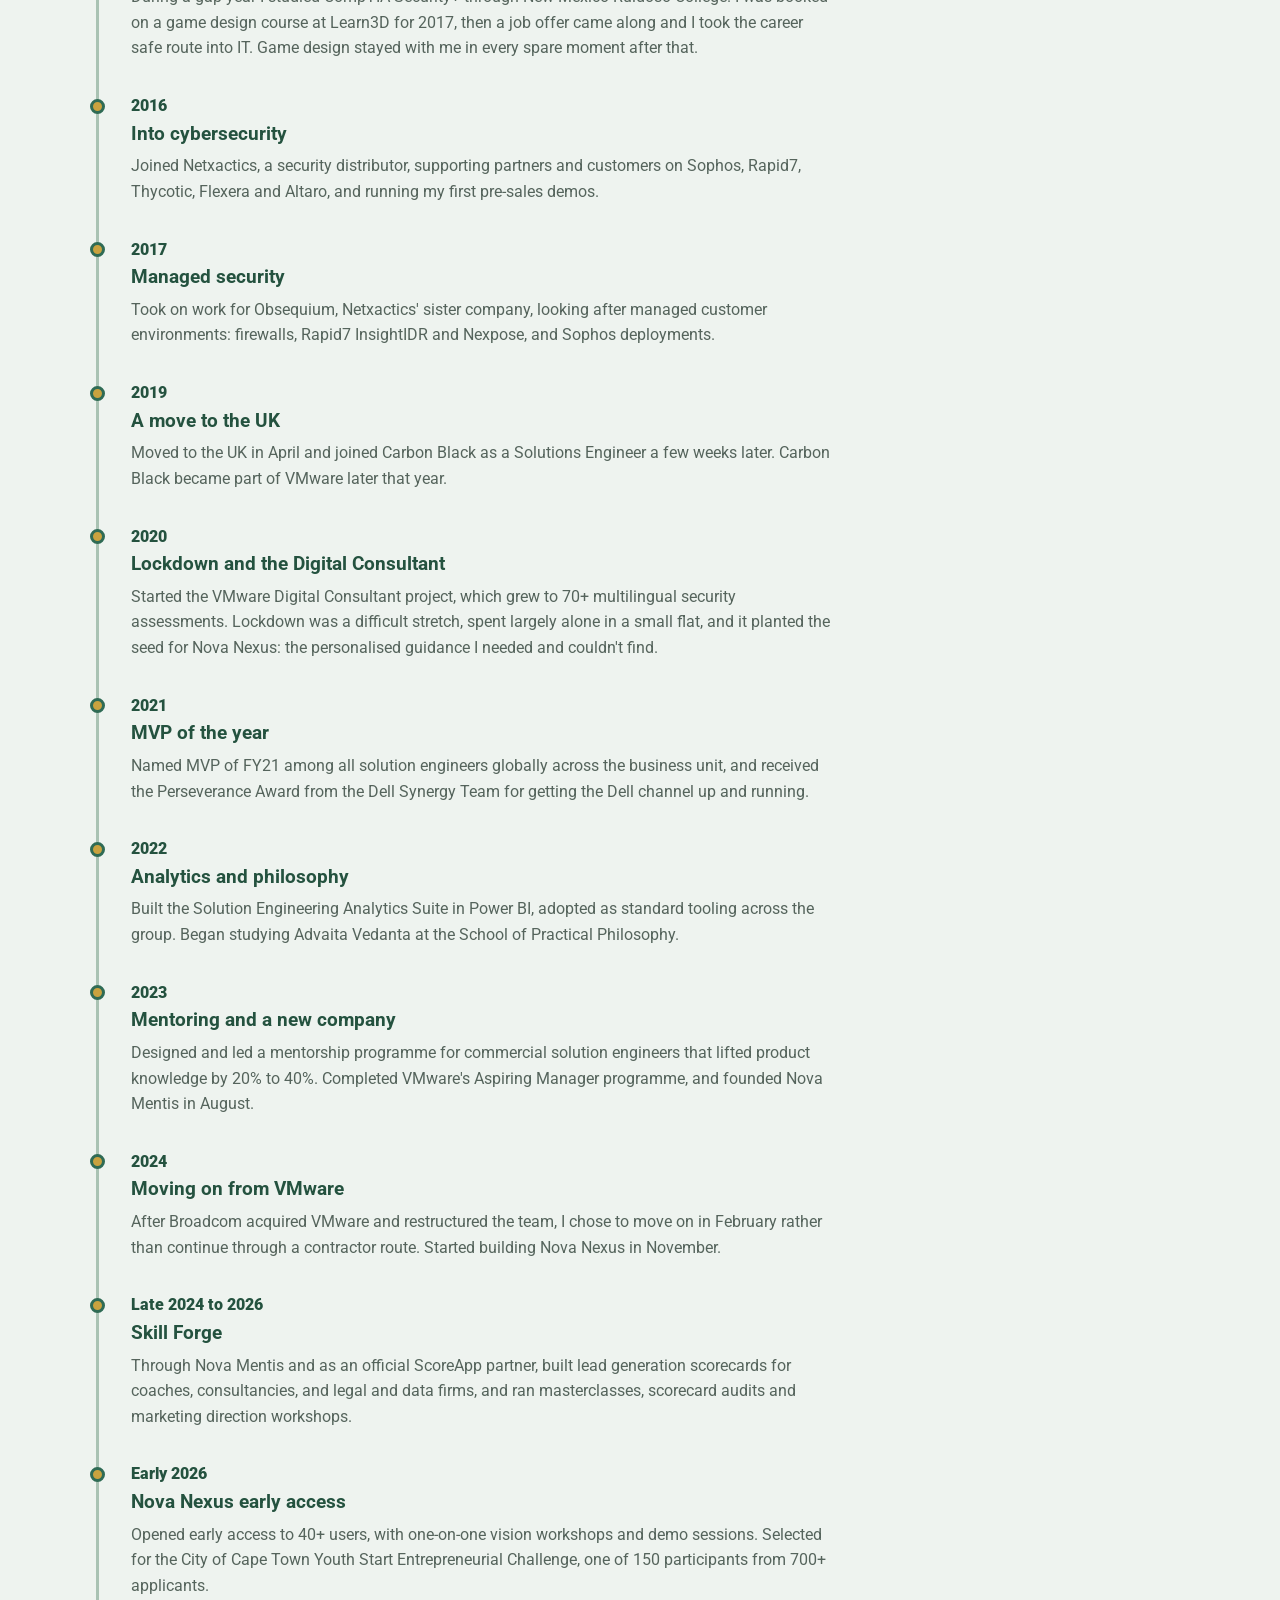
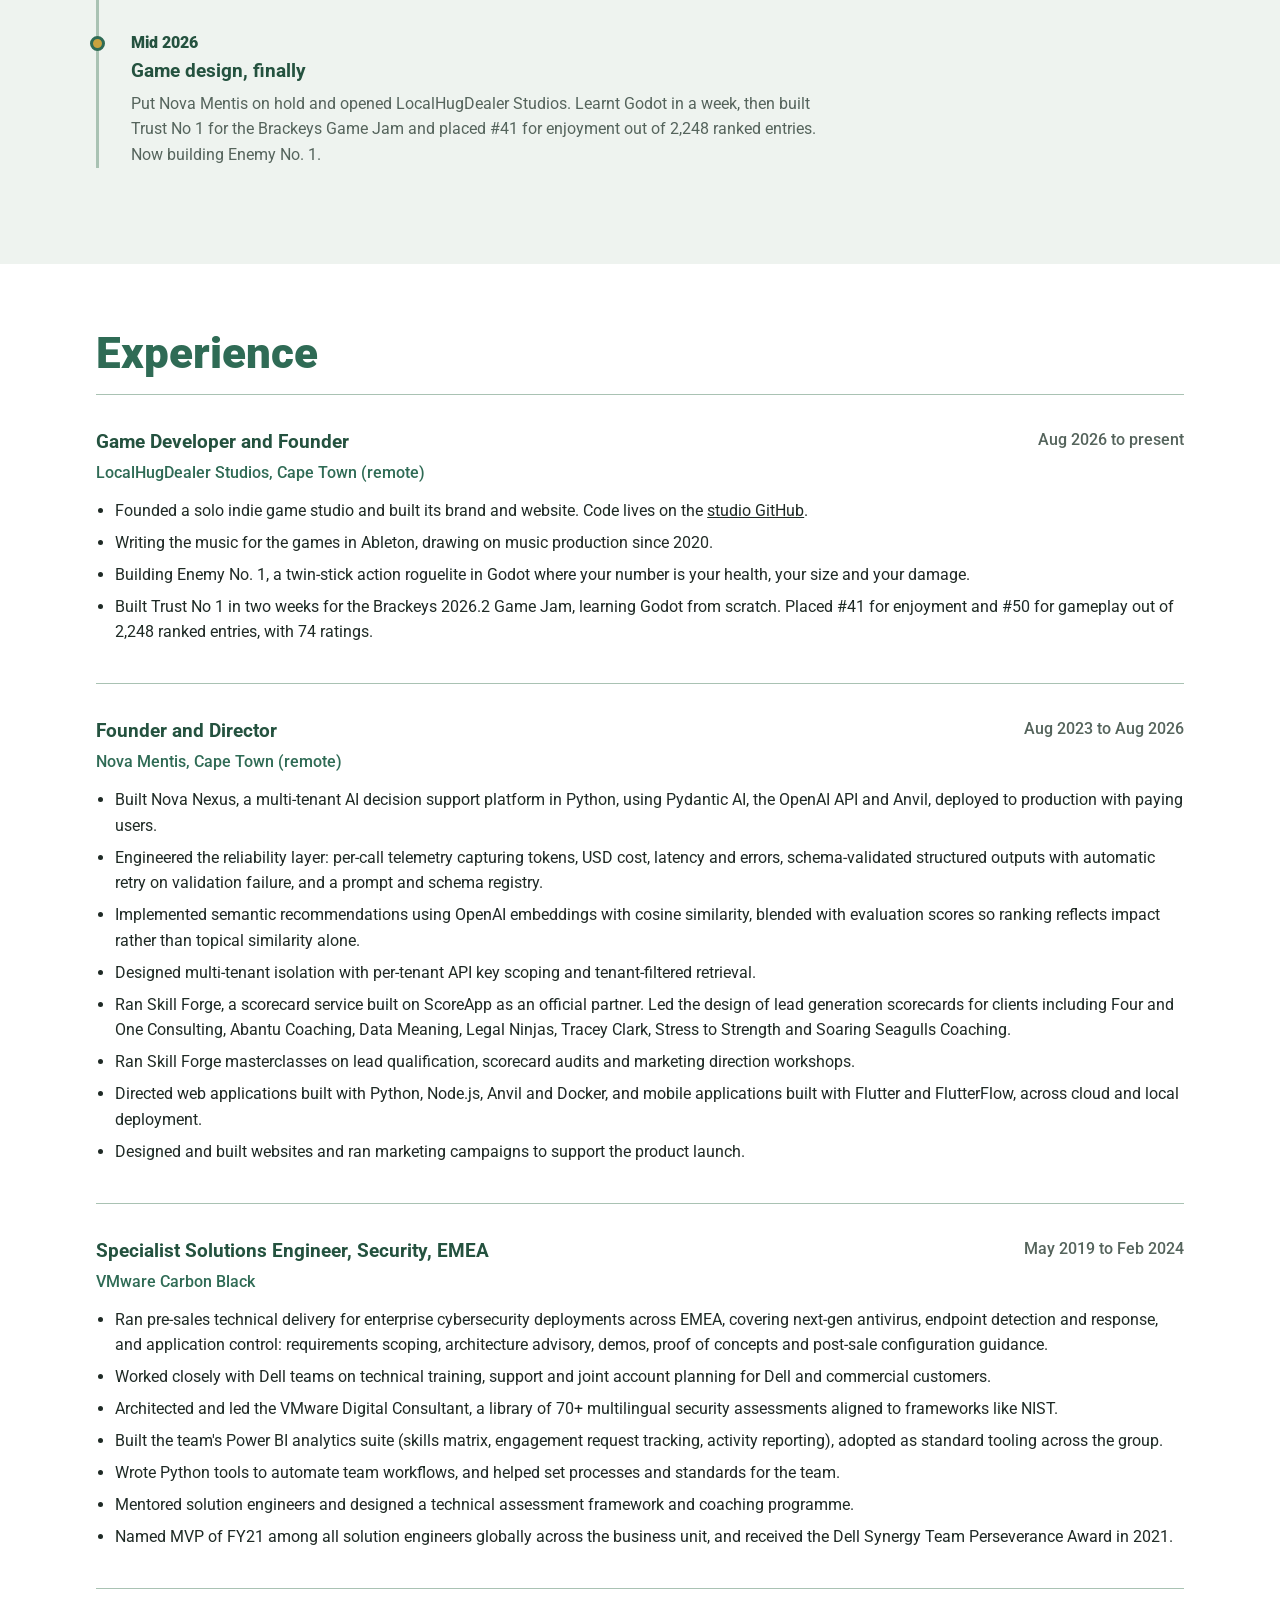
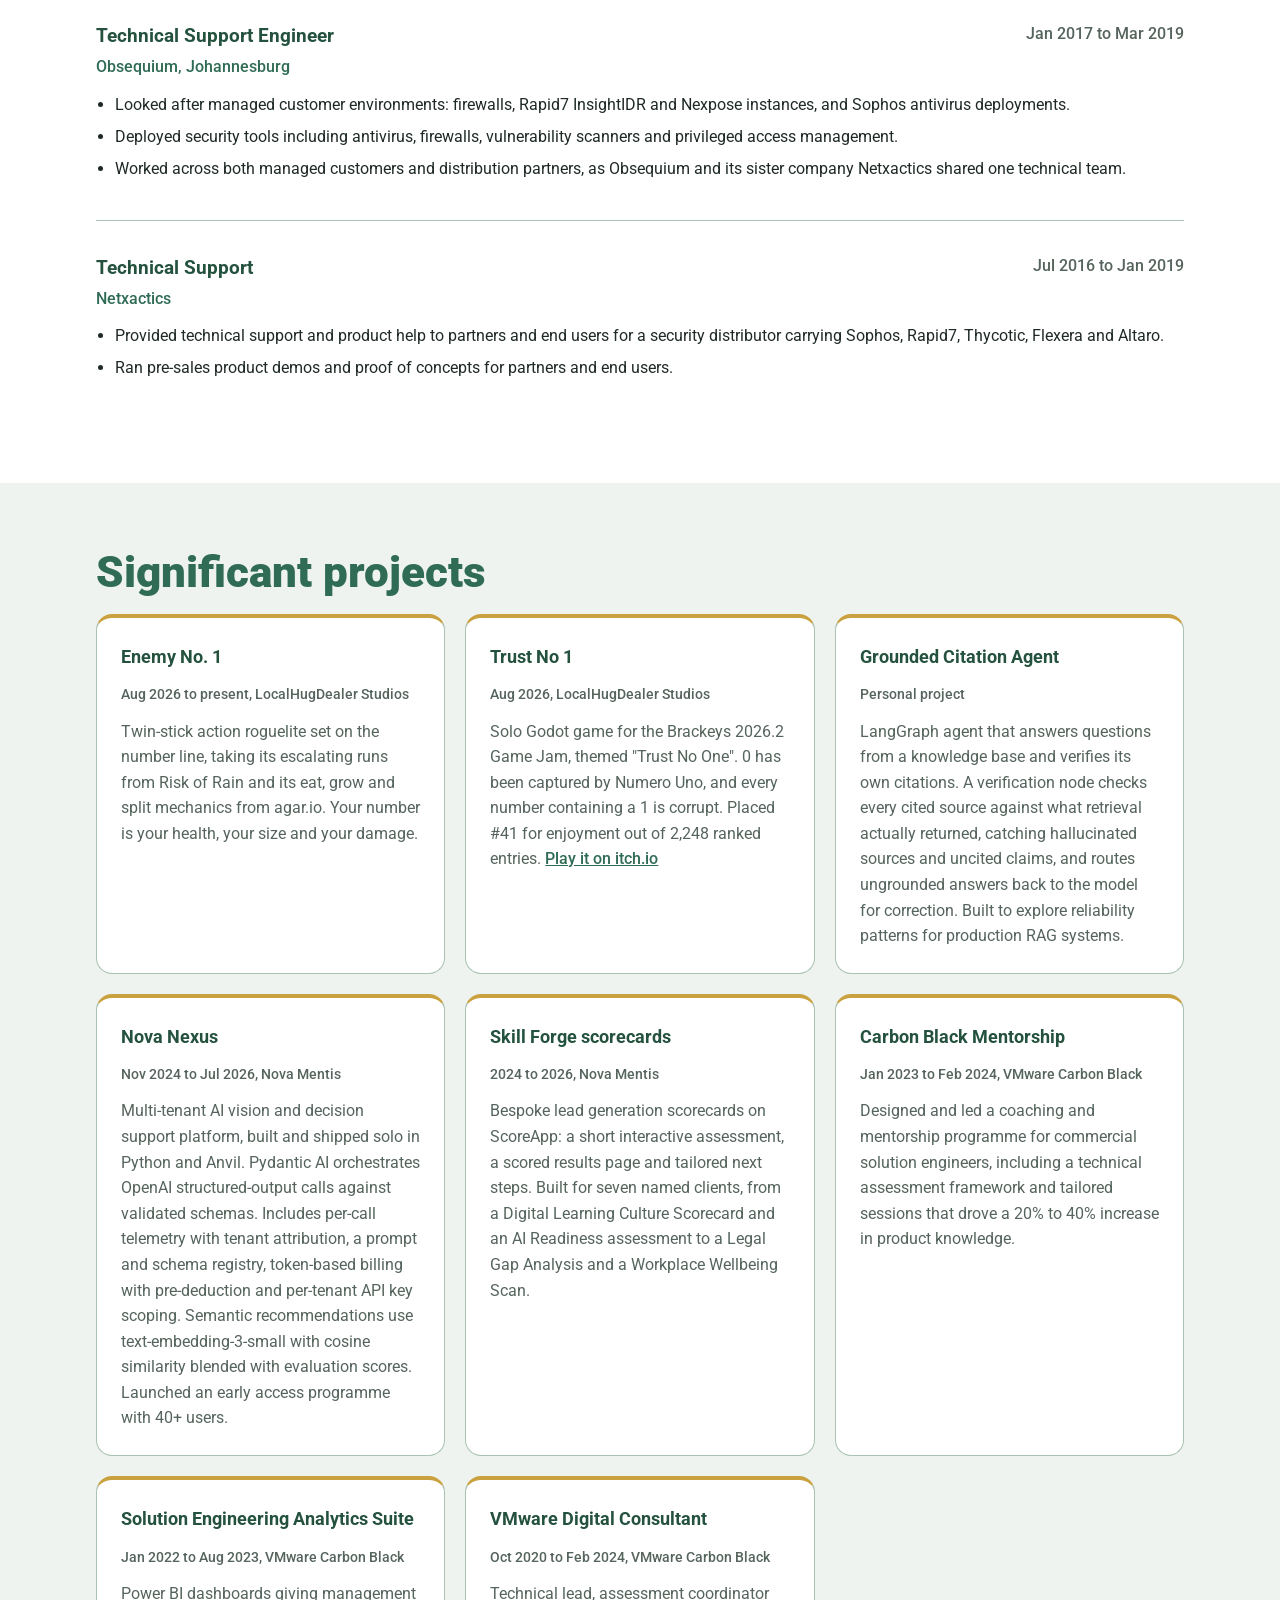
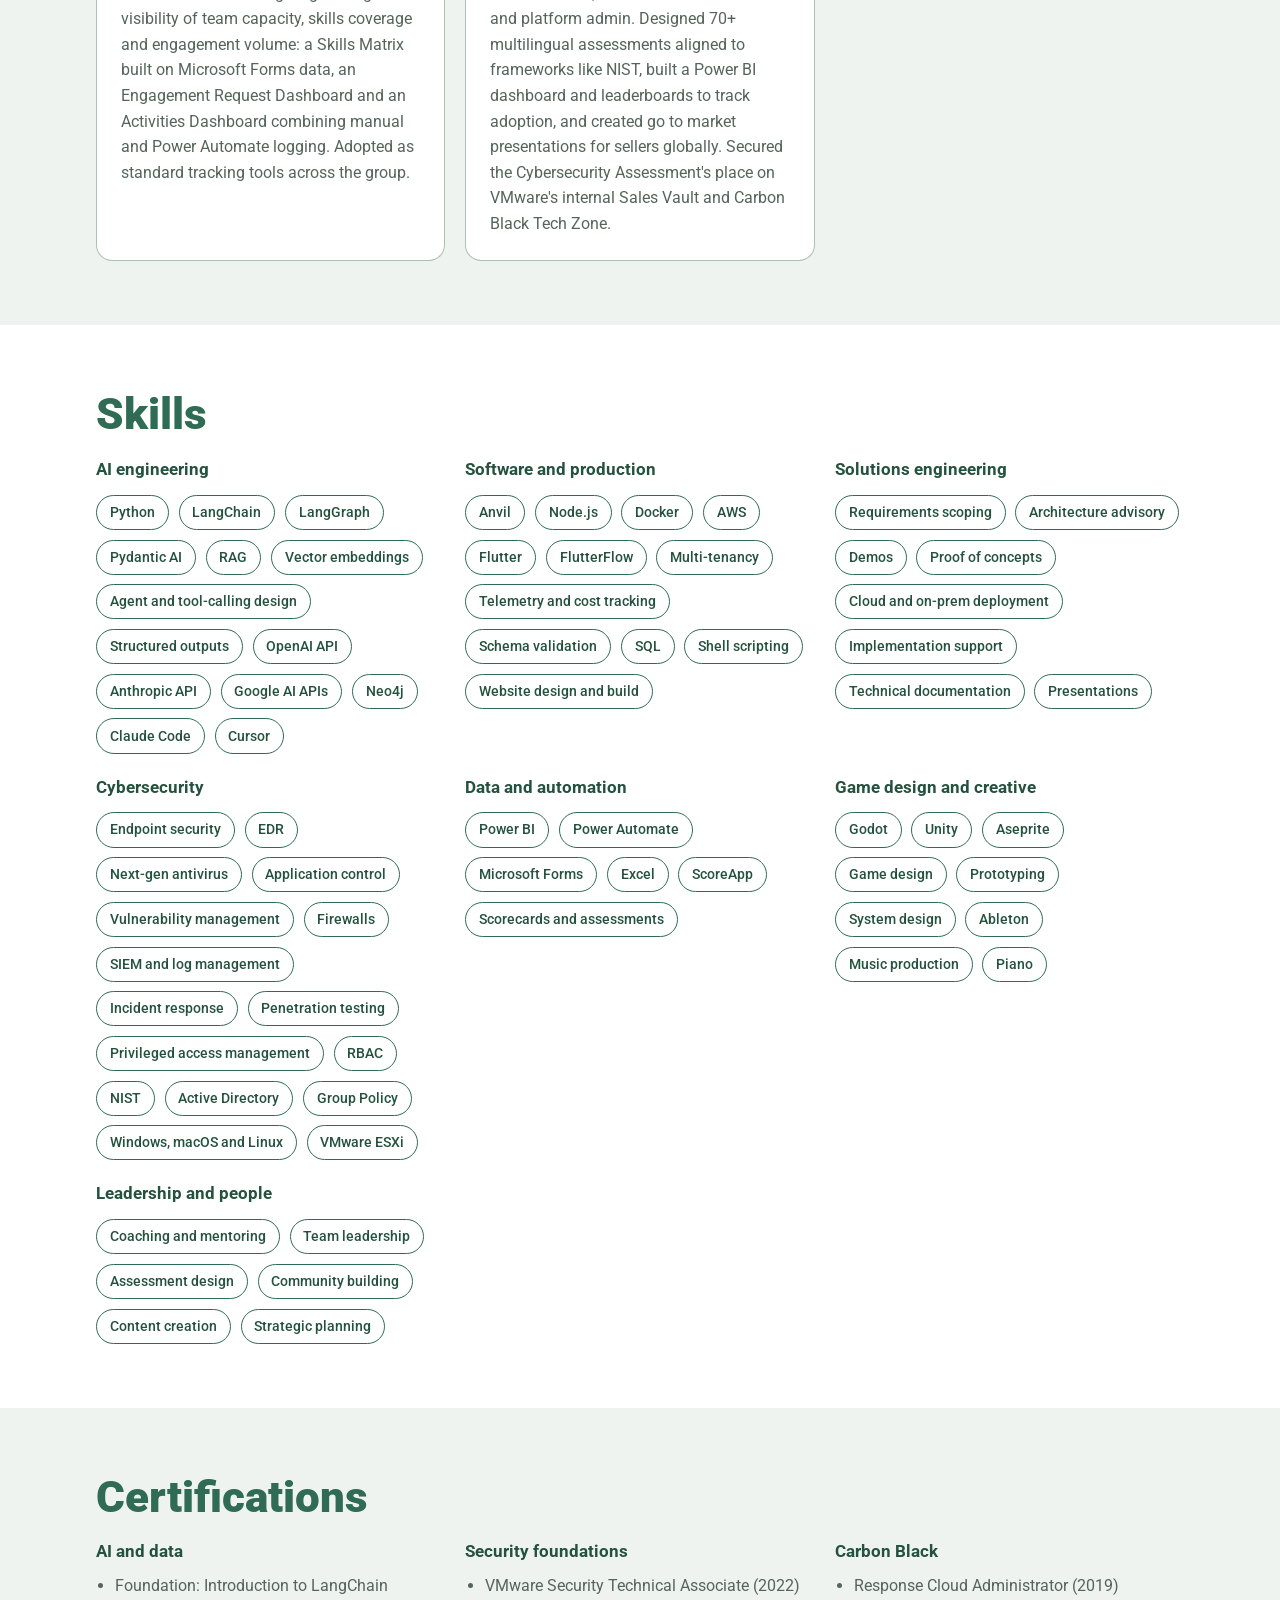
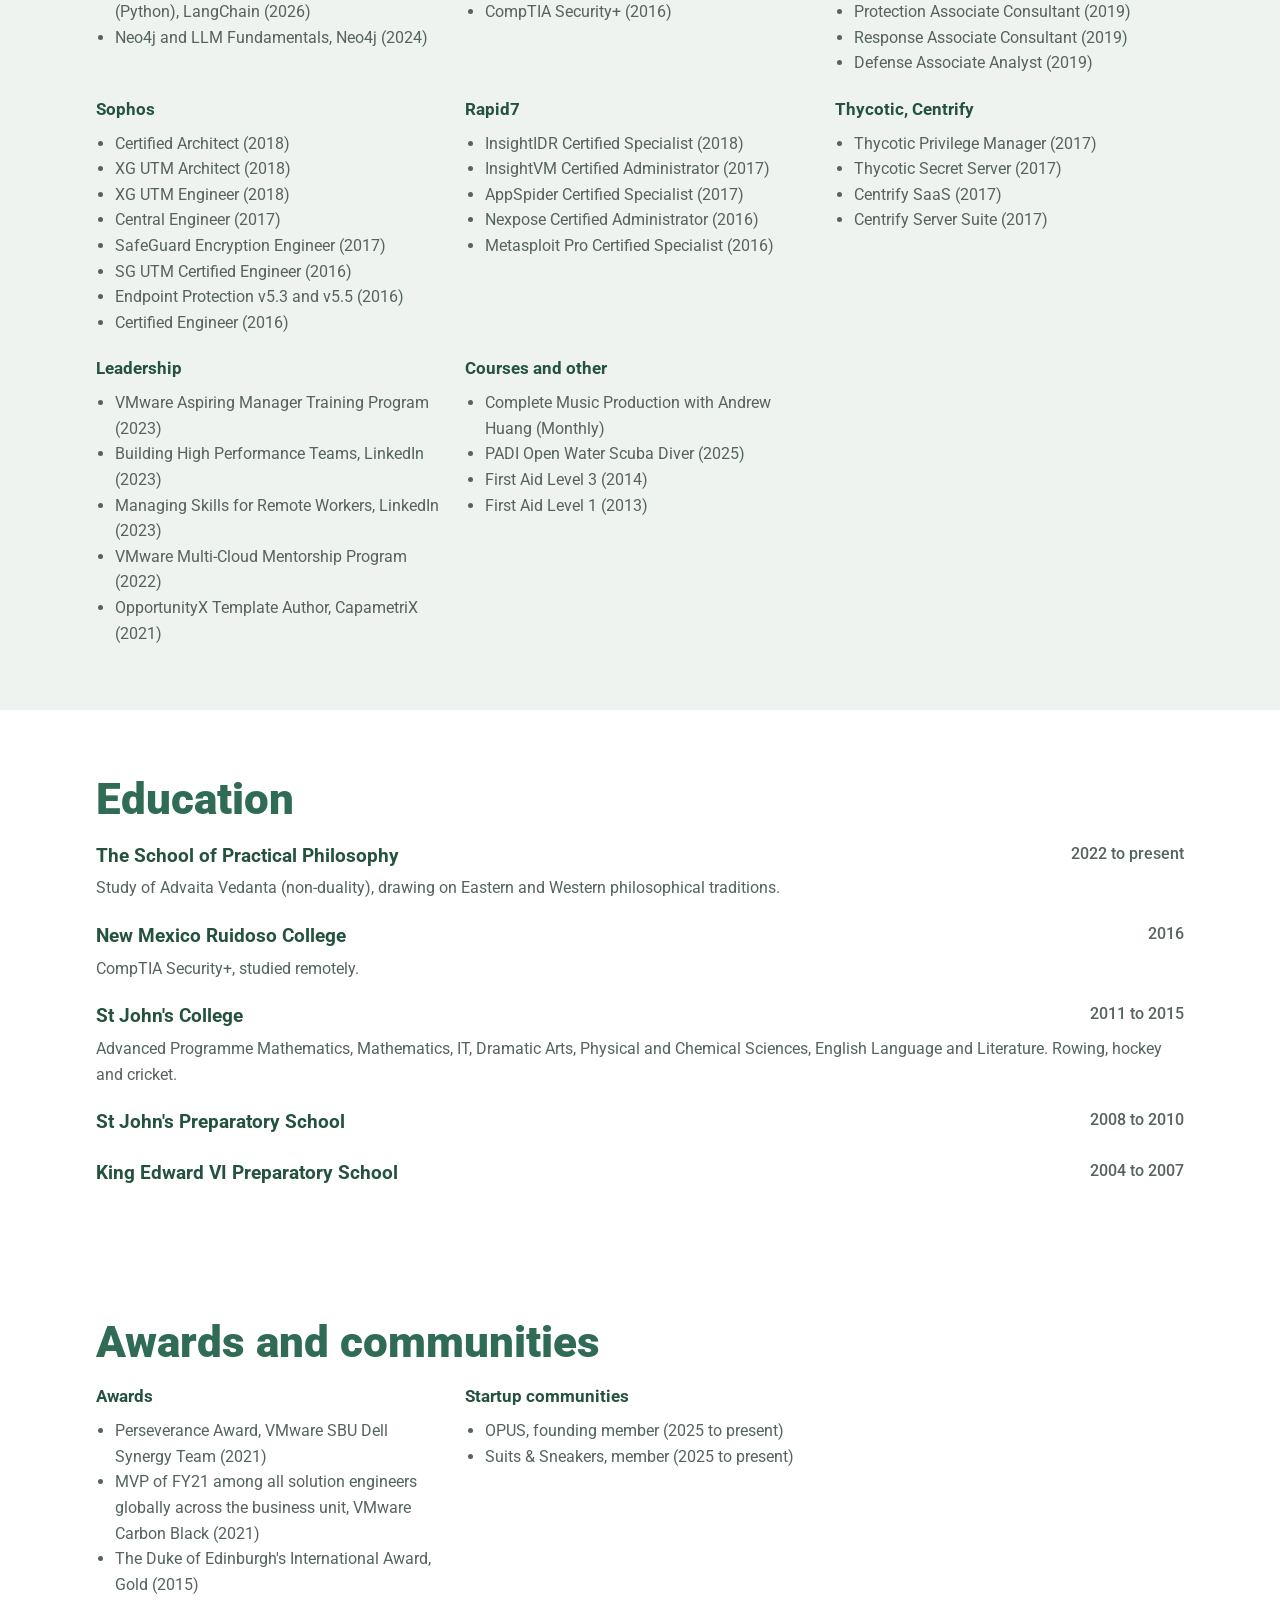
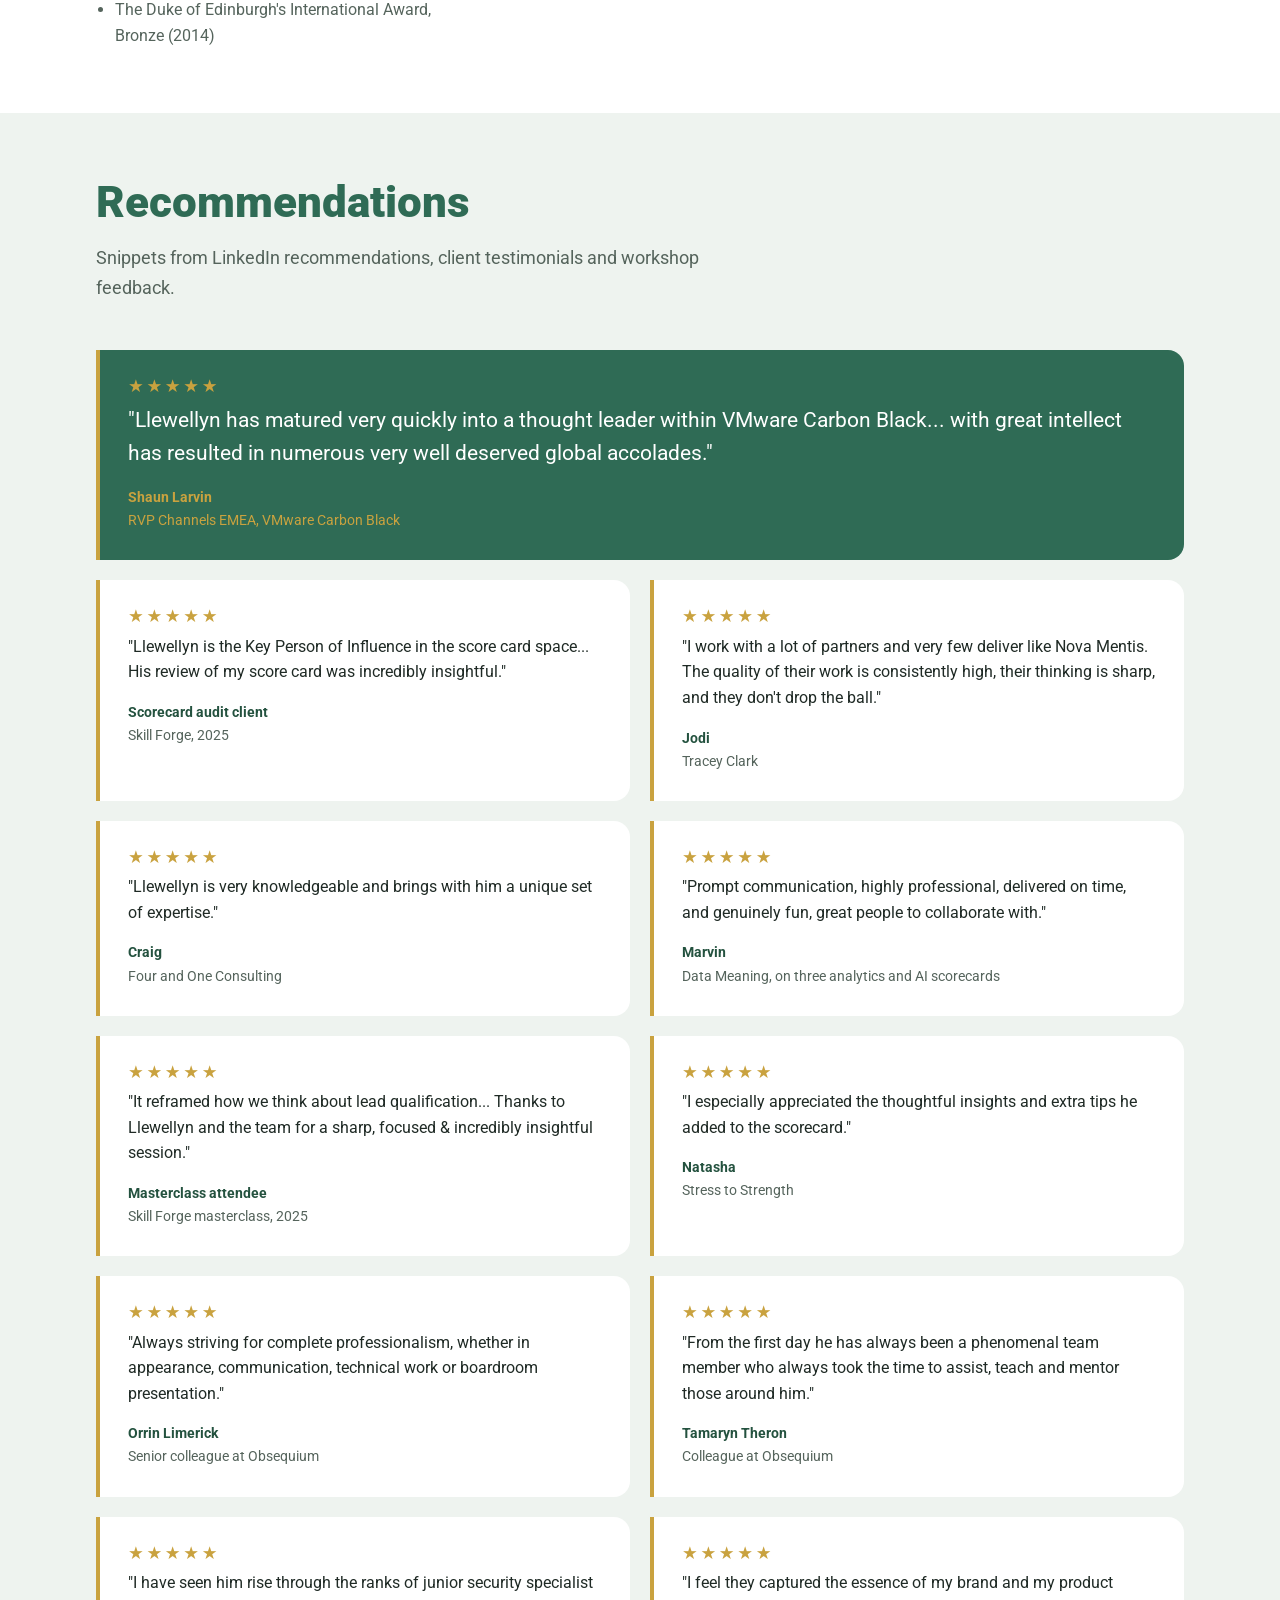
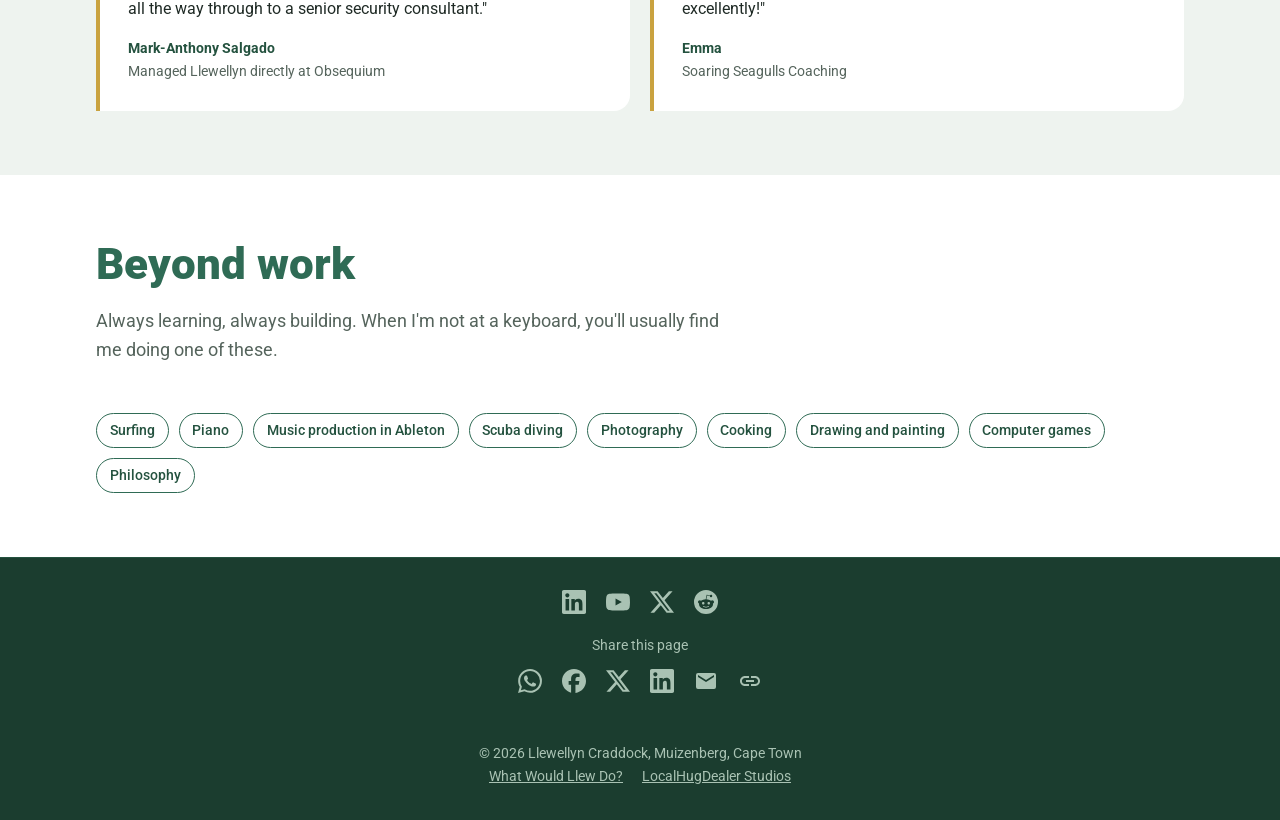
==== commit 2a76756b: "social shares" ====
--- a/cv.html
+++ b/cv.html
@@ -12,13 +12,14 @@
   <meta property="og:url" content="https://whatwouldllewdo.com/cv.html">
   <meta property="og:title" content="Llewellyn Craddock | CV">
   <meta property="og:description" content="IT Solutions Engineer, AI engineer and game developer. Full experience, projects, skills and certifications.">
-  <meta property="og:image" content="https://whatwouldllewdo.com/assets/images/profile.jpg">
-  <meta property="og:image:width" content="640">
-  <meta property="og:image:height" content="640">
-  <meta property="og:image:alt" content="Llewellyn Craddock">
+  <meta property="og:image" content="https://whatwouldllewdo.com/assets/images/link-preview.jpg">
+  <meta property="og:image:type" content="image/jpeg">
+  <meta property="og:image:width" content="1200">
+  <meta property="og:image:height" content="630">
+  <meta property="og:image:alt" content="What Would Llew Do? Tech support that speaks your language. Friendly one-on-one help with everyday tech, Excel, AI and more. Just message me on WhatsApp. whatwouldllewdo.com">
   <meta property="profile:first_name" content="Llewellyn">
   <meta property="profile:last_name" content="Craddock">
-  <meta name="twitter:card" content="summary">
+  <meta name="twitter:card" content="summary_large_image">
   <script type="application/ld+json">
   {
     "@context": "https://schema.org",
@@ -519,8 +520,19 @@
       }
     }
   </style>
+  <script src="assets/js/share.js" defer></script>
 </head>
 <body>
+  <!-- Share icons, drawn once and reused by every share row through <use>. Brand icons are from Simple Icons, the envelope, share and link icons from Material Icons. -->
+  <svg hidden>
+    <symbol id="icon-whatsapp" viewBox="0 0 24 24"><path d="M17.472 14.382c-.297-.149-1.758-.867-2.03-.967-.273-.099-.471-.148-.67.15-.197.297-.767.966-.94 1.164-.173.199-.347.223-.644.075-.297-.15-1.255-.463-2.39-1.475-.883-.788-1.48-1.761-1.653-2.059-.173-.297-.018-.458.13-.606.134-.133.298-.347.446-.52.149-.174.198-.298.298-.497.099-.198.05-.371-.025-.52-.075-.149-.669-1.612-.916-2.207-.242-.579-.487-.5-.669-.51-.173-.008-.371-.01-.57-.01-.198 0-.52.074-.792.372-.272.297-1.04 1.016-1.04 2.479 0 1.462 1.065 2.875 1.213 3.074.149.198 2.096 3.2 5.077 4.487.709.306 1.262.489 1.694.625.712.227 1.36.195 1.871.118.571-.085 1.758-.719 2.006-1.413.248-.694.248-1.289.173-1.413-.074-.124-.272-.198-.57-.347m-5.421 7.403h-.004a9.87 9.87 0 0 1-5.031-1.378l-.361-.214-3.741.982.998-3.648-.235-.374a9.86 9.86 0 0 1-1.51-5.26c.001-5.45 4.436-9.884 9.888-9.884 2.64 0 5.122 1.03 6.988 2.898a9.825 9.825 0 0 1 2.893 6.994c-.003 5.45-4.437 9.884-9.885 9.884m8.413-18.297A11.815 11.815 0 0 0 12.05 0C5.495 0 .16 5.335.157 11.892c0 2.096.547 4.142 1.588 5.945L.057 24l6.305-1.654a11.882 11.882 0 0 0 5.683 1.448h.005c6.554 0 11.89-5.335 11.893-11.893a11.821 11.821 0 0 0-3.48-8.413Z"/></symbol>
+    <symbol id="icon-facebook" viewBox="0 0 24 24"><path d="M9.101 23.691v-7.98H6.627v-3.667h2.474v-1.58c0-4.085 1.848-5.978 5.858-5.978.401 0 .955.042 1.468.103a8.68 8.68 0 0 1 1.141.195v3.325a8.623 8.623 0 0 0-.653-.036 26.805 26.805 0 0 0-.733-.009c-.707 0-1.259.096-1.675.309a1.686 1.686 0 0 0-.679.622c-.258.42-.374.995-.374 1.752v1.297h3.919l-.386 2.103-.287 1.564h-3.246v8.245C19.396 23.238 24 18.179 24 12.044c0-6.627-5.373-12-12-12s-12 5.373-12 12c0 5.628 3.874 10.35 9.101 11.647Z"/></symbol>
+    <symbol id="icon-x" viewBox="0 0 24 24"><path d="M18.901 1.153h3.68l-8.04 9.19L24 22.846h-7.406l-5.8-7.584-6.638 7.584H.474l8.6-9.83L0 1.154h7.594l5.243 6.932ZM17.61 20.644h2.039L6.486 3.24H4.298Z"/></symbol>
+    <symbol id="icon-linkedin" viewBox="0 0 24 24"><path d="M20.447 20.452h-3.554v-5.569c0-1.328-.027-3.037-1.852-3.037-1.853 0-2.136 1.445-2.136 2.939v5.667H9.351V9h3.414v1.561h.046c.477-.9 1.637-1.85 3.37-1.85 3.601 0 4.267 2.37 4.267 5.455v6.286zM5.337 7.433c-1.144 0-2.063-.926-2.063-2.065 0-1.138.92-2.063 2.063-2.063 1.14 0 2.064.925 2.064 2.063 0 1.139-.925 2.065-2.064 2.065zm1.782 13.019H3.555V9h3.564v11.452zM22.225 0H1.771C.792 0 0 .774 0 1.729v20.542C0 23.227.792 24 1.771 24h20.451C23.2 24 24 23.227 24 22.271V1.729C24 .774 23.2 0 22.222 0h.003z"/></symbol>
+    <symbol id="icon-mail" viewBox="0 0 24 24"><path d="M20 4H4a2 2 0 0 0-2 2v12a2 2 0 0 0 2 2h16a2 2 0 0 0 2-2V6a2 2 0 0 0-2-2zm0 4-8 5-8-5V6l8 5 8-5z"/></symbol>
+    <symbol id="icon-share" viewBox="0 0 24 24"><path d="M18 16.08c-.76 0-1.44.3-1.96.77L8.91 12.7c.05-.23.09-.46.09-.7s-.04-.47-.09-.7l7.05-4.11c.54.5 1.25.81 2.04.81 1.66 0 3-1.34 3-3s-1.34-3-3-3-3 1.34-3 3c0 .24.04.47.09.7L8.04 9.81C7.5 9.31 6.79 9 6 9c-1.66 0-3 1.34-3 3s1.34 3 3 3c.79 0 1.5-.31 2.04-.81l7.12 4.16c-.05.21-.08.43-.08.65 0 1.61 1.31 2.92 2.92 2.92s2.92-1.31 2.92-2.92-1.31-2.92-2.92-2.92z"/></symbol>
+    <symbol id="icon-link" viewBox="0 0 24 24"><path d="M3.9 12c0-1.71 1.39-3.1 3.1-3.1h4V7H7c-2.76 0-5 2.24-5 5s2.24 5 5 5h4v-1.9H7c-1.71 0-3.1-1.39-3.1-3.1zM8 13h8v-2H8v2zm9-6h-4v1.9h4c1.71 0 3.1 1.39 3.1 3.1s-1.39 3.1-3.1 3.1h-4V17h4c2.76 0 5-2.24 5-5s-2.24-5-5-5z"/></symbol>
+  </svg>
   <a class="skip-link" href="#main">Skip to content</a>
   <header class="hero">
     <nav aria-label="Main">
@@ -1006,6 +1018,20 @@
       <li><a href="https://x.com/LocalHugDealer7" aria-label="X"><svg viewBox="0 0 24 24" aria-hidden="true" focusable="false"><path d="M18.901 1.153h3.68l-8.04 9.19L24 22.846h-7.406l-5.8-7.584-6.638 7.584H.474l8.6-9.83L0 1.154h7.594l5.243 6.932ZM17.61 20.644h2.039L6.486 3.24H4.298Z"/></svg></a></li>
       <li><a href="https://www.reddit.com/user/Marblagin/" aria-label="Reddit"><svg viewBox="0 0 24 24" aria-hidden="true" focusable="false"><path d="M12 0A12 12 0 0 0 0 12a12 12 0 0 0 12 12 12 12 0 0 0 12-12A12 12 0 0 0 12 0zm5.01 4.744c.688 0 1.25.561 1.25 1.249a1.25 1.25 0 0 1-2.498.056l-2.597-.547-.8 3.747c1.824.07 3.48.632 4.674 1.488.308-.309.73-.491 1.207-.491.968 0 1.754.786 1.754 1.754 0 .716-.435 1.333-1.01 1.614a3.111 3.111 0 0 1 .042.52c0 2.694-3.13 4.87-7.004 4.87-3.874 0-7.004-2.176-7.004-4.87 0-.183.015-.366.043-.534A1.748 1.748 0 0 1 4.028 12c0-.968.786-1.754 1.754-1.754.463 0 .898.196 1.207.49 1.207-.883 2.878-1.43 4.744-1.487l.885-4.182a.342.342 0 0 1 .14-.197.35.35 0 0 1 .238-.042l2.906.617a1.214 1.214 0 0 1 1.108-.701zM9.25 12C8.561 12 8 12.562 8 13.25c0 .687.561 1.248 1.25 1.248.687 0 1.248-.561 1.248-1.249 0-.688-.561-1.249-1.249-1.249zm5.5 0c-.687 0-1.248.561-1.248 1.25 0 .687.561 1.248 1.249 1.248.688 0 1.249-.561 1.249-1.249 0-.687-.562-1.249-1.25-1.249zm-5.466 3.99a.327.327 0 0 0-.231.094.33.33 0 0 0 0 .463c.842.842 2.484.913 2.961.913.477 0 2.105-.056 2.961-.913a.361.361 0 0 0 .029-.463.33.33 0 0 0-.464 0c-.547.533-1.684.73-2.512.73-.828 0-1.979-.196-2.512-.73a.326.326 0 0 0-.232-.095z"/></svg></a></li>
     </ul>
+    <!-- Every share row on the site has the same buttons, so a change here goes in the other rows on both pages too. -->
+    <div class="share">
+      <p>Share this page</p>
+      <ul class="socials" aria-label="Share this page">
+        <li><a href="https://wa.me/?text=Llewellyn%20Craddock%27s%20CV%20https%3A%2F%2Fwhatwouldllewdo.com%2Fcv.html" target="_blank" rel="noopener" aria-label="Share on WhatsApp"><svg aria-hidden="true" focusable="false"><use href="#icon-whatsapp"/></svg></a></li>
+        <li><a href="https://www.facebook.com/sharer/sharer.php?u=https%3A%2F%2Fwhatwouldllewdo.com%2Fcv.html" target="_blank" rel="noopener" aria-label="Share on Facebook"><svg aria-hidden="true" focusable="false"><use href="#icon-facebook"/></svg></a></li>
+        <li><a href="https://x.com/intent/post?url=https%3A%2F%2Fwhatwouldllewdo.com%2Fcv.html&amp;text=Llewellyn%20Craddock%27s%20CV" target="_blank" rel="noopener" aria-label="Share on X"><svg aria-hidden="true" focusable="false"><use href="#icon-x"/></svg></a></li>
+        <li><a href="https://www.linkedin.com/sharing/share-offsite/?url=https%3A%2F%2Fwhatwouldllewdo.com%2Fcv.html" target="_blank" rel="noopener" aria-label="Share on LinkedIn"><svg aria-hidden="true" focusable="false"><use href="#icon-linkedin"/></svg></a></li>
+        <li><a href="mailto:?subject=Llewellyn%20Craddock%27s%20CV&amp;body=Llewellyn%20Craddock%27s%20CV%0A%0Ahttps%3A%2F%2Fwhatwouldllewdo.com%2Fcv.html" aria-label="Share by email"><svg aria-hidden="true" focusable="false"><use href="#icon-mail"/></svg></a></li>
+        <li hidden><button type="button" data-share="native" aria-label="Share to Instagram or another app"><svg aria-hidden="true" focusable="false"><use href="#icon-share"/></svg></button></li>
+        <li hidden><button type="button" data-share="copy" aria-label="Copy the link"><svg aria-hidden="true" focusable="false"><use href="#icon-link"/></svg></button></li>
+      </ul>
+      <p class="share-status" role="status"></p>
+    </div>
     &copy; 2026 Llewellyn Craddock, Muizenberg, Cape Town
     <br>
     <a href="index.html">What Would Llew Do?</a>
--- a/assets/css/base.css
+++ b/assets/css/base.css
@@ -309,13 +309,41 @@
   list-style: none;
 }
 
-.site-footer .socials a {
-  display: block;
-  margin: 0;
+.socials a,
+.socials button {
+  display: block;
+  margin: 0;
+  padding: 0;
+  border: 0;
+  background: none;
+  color: inherit;
+  cursor: pointer;
   transition: color 0.15s;
 }
 
-.socials a:hover {
+.socials a:hover,
+.socials button:hover {
+  color: var(--gold);
+}
+
+/* Share row: an icon list (reusing .socials) of links to each app's share page, plus the
+   Share and Copy link buttons, which assets/js/share.js reveals when the browser supports them. */
+.share {
+  margin: 0 0 1.25rem;
+  color: var(--sage);
+}
+
+.share p {
+  margin: 0 0 0.75rem;
+}
+
+.share .socials {
+  margin: 0;
+}
+
+.share .share-status {
+  min-height: 1.5em;
+  margin: 0.5rem 0 0;
   color: var(--gold);
 }
 
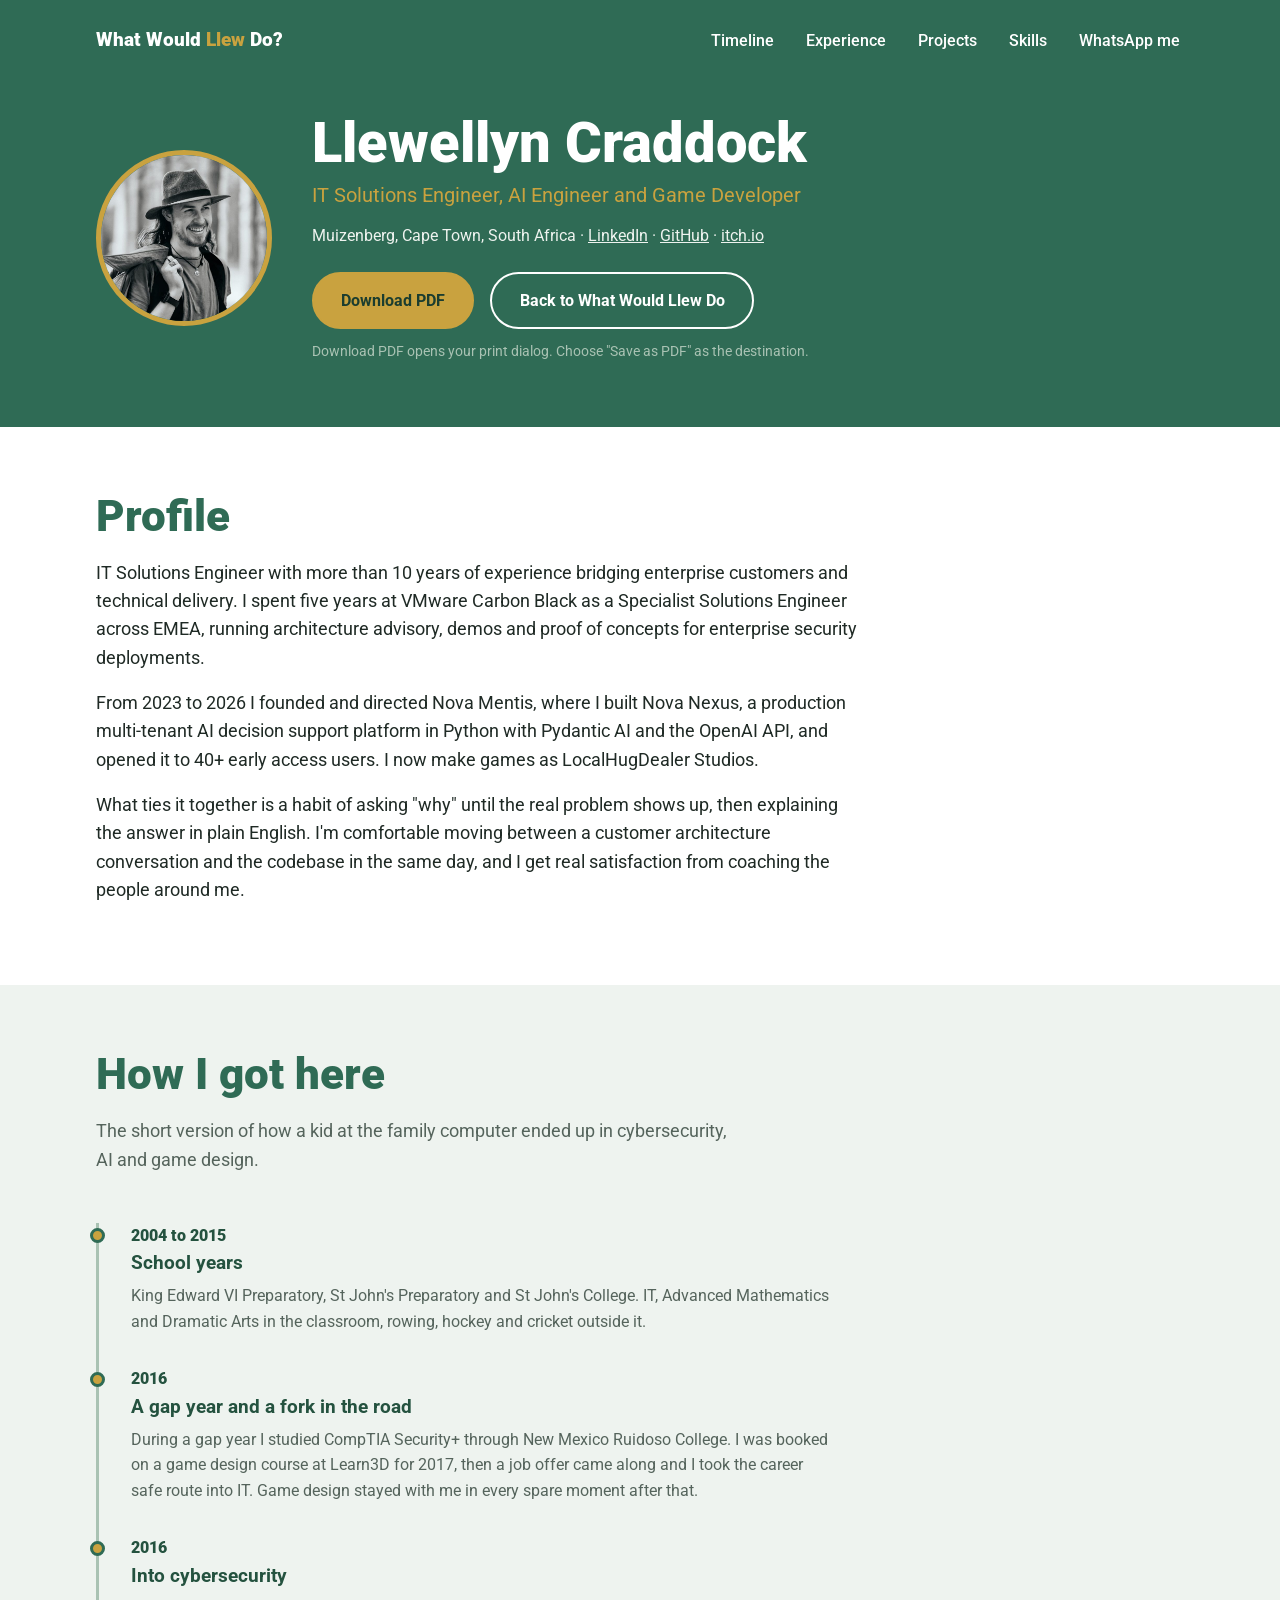
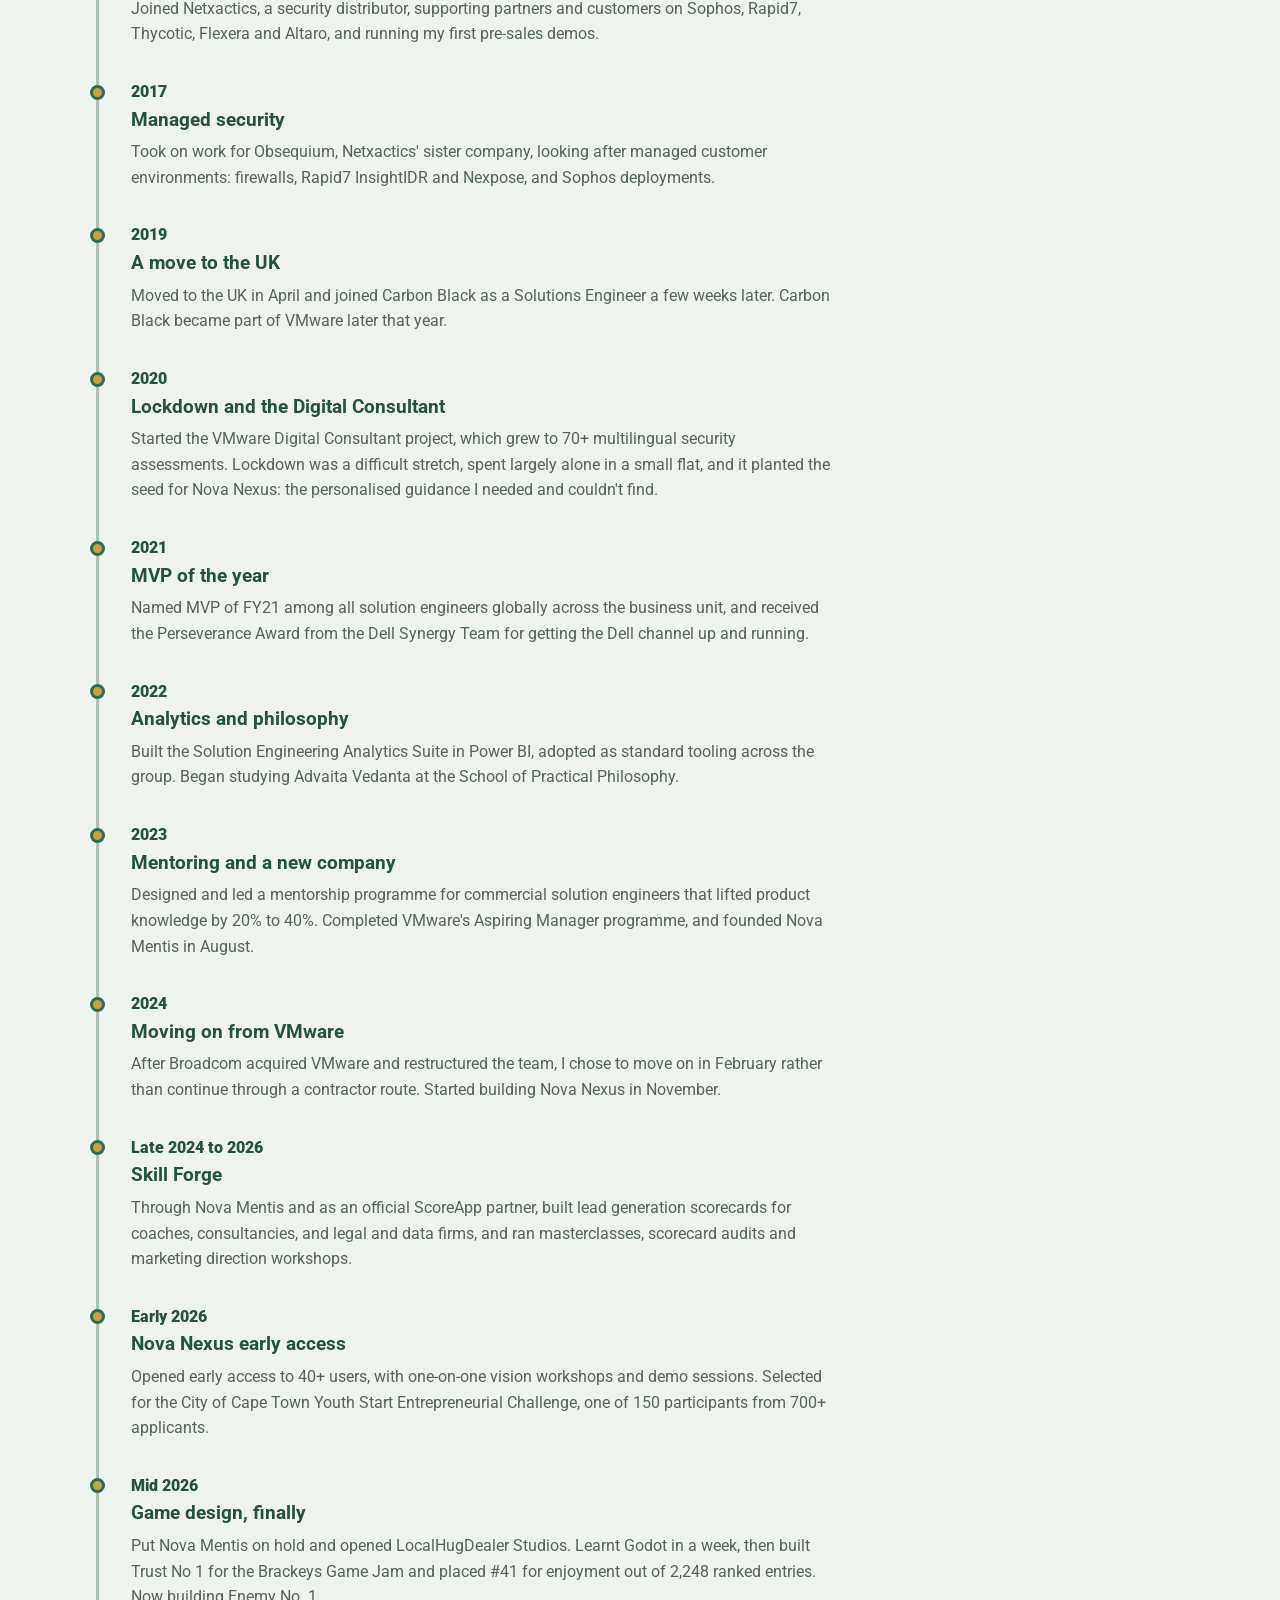
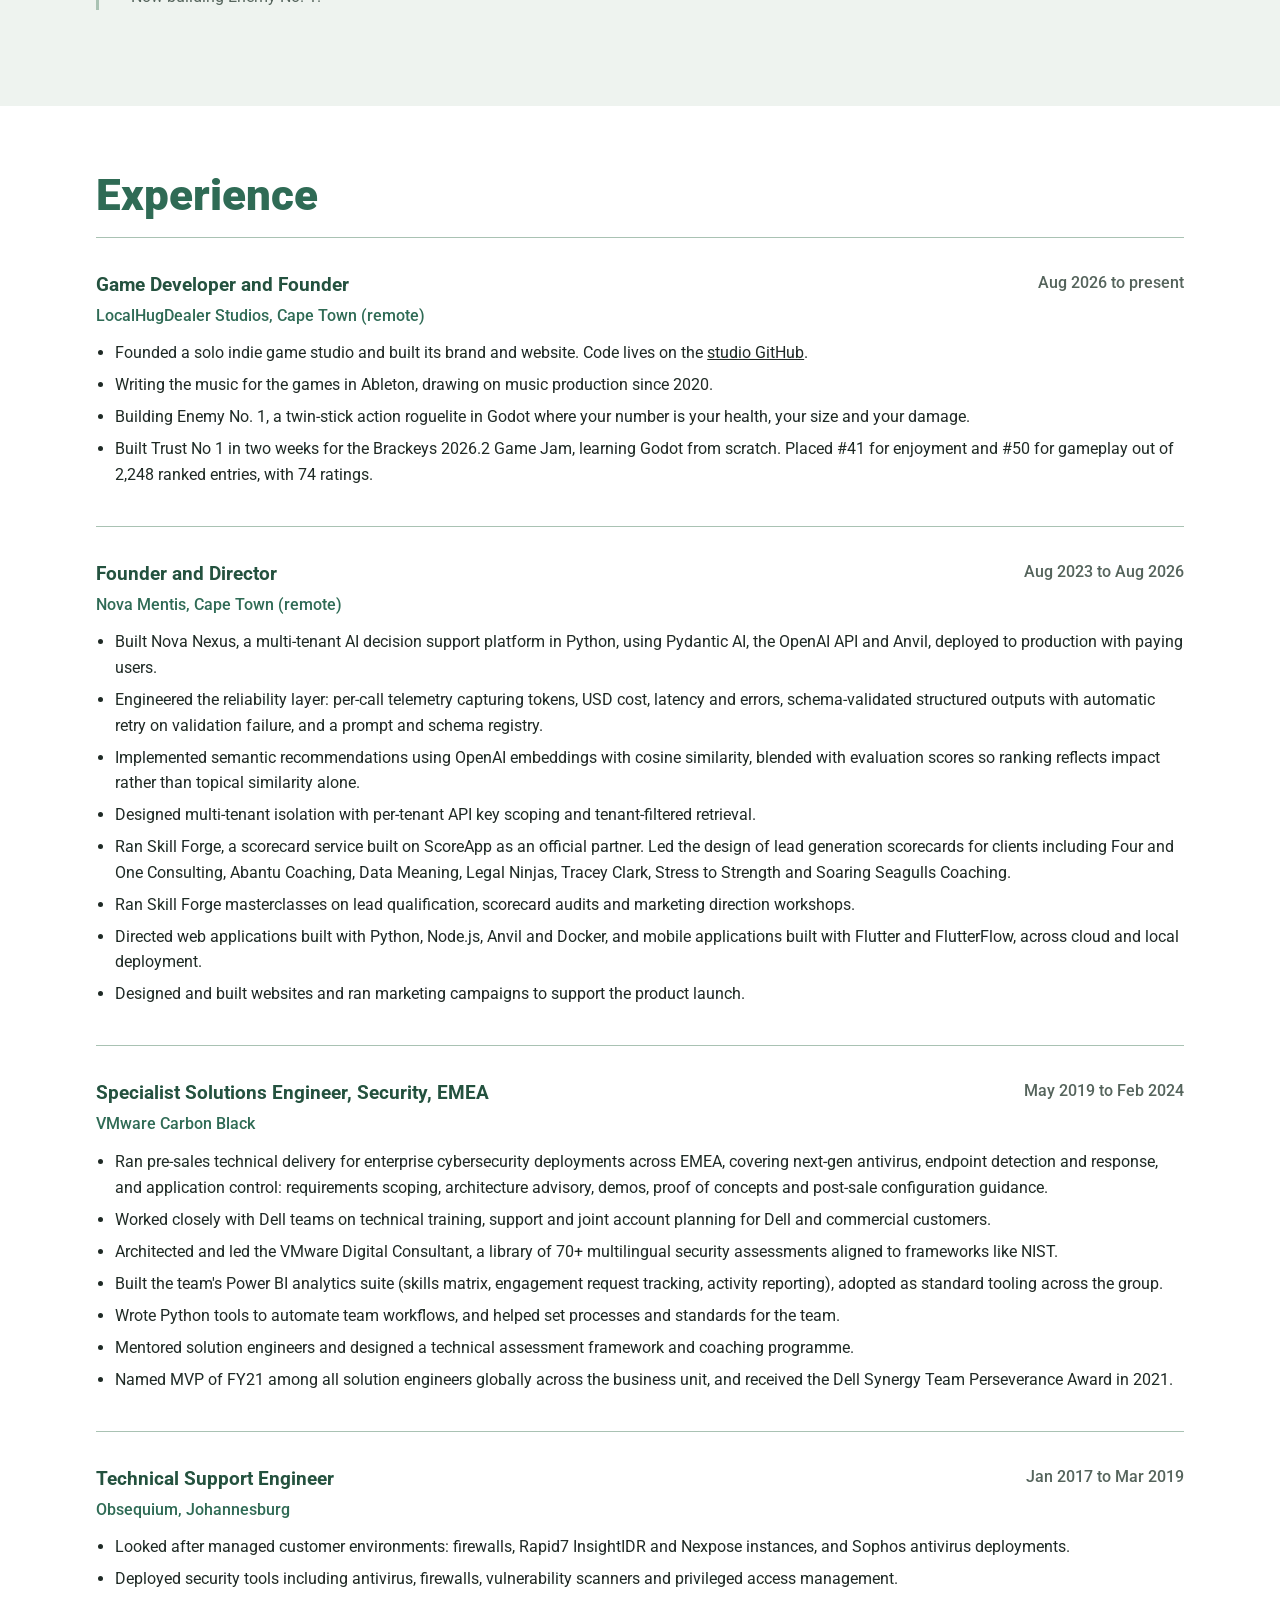
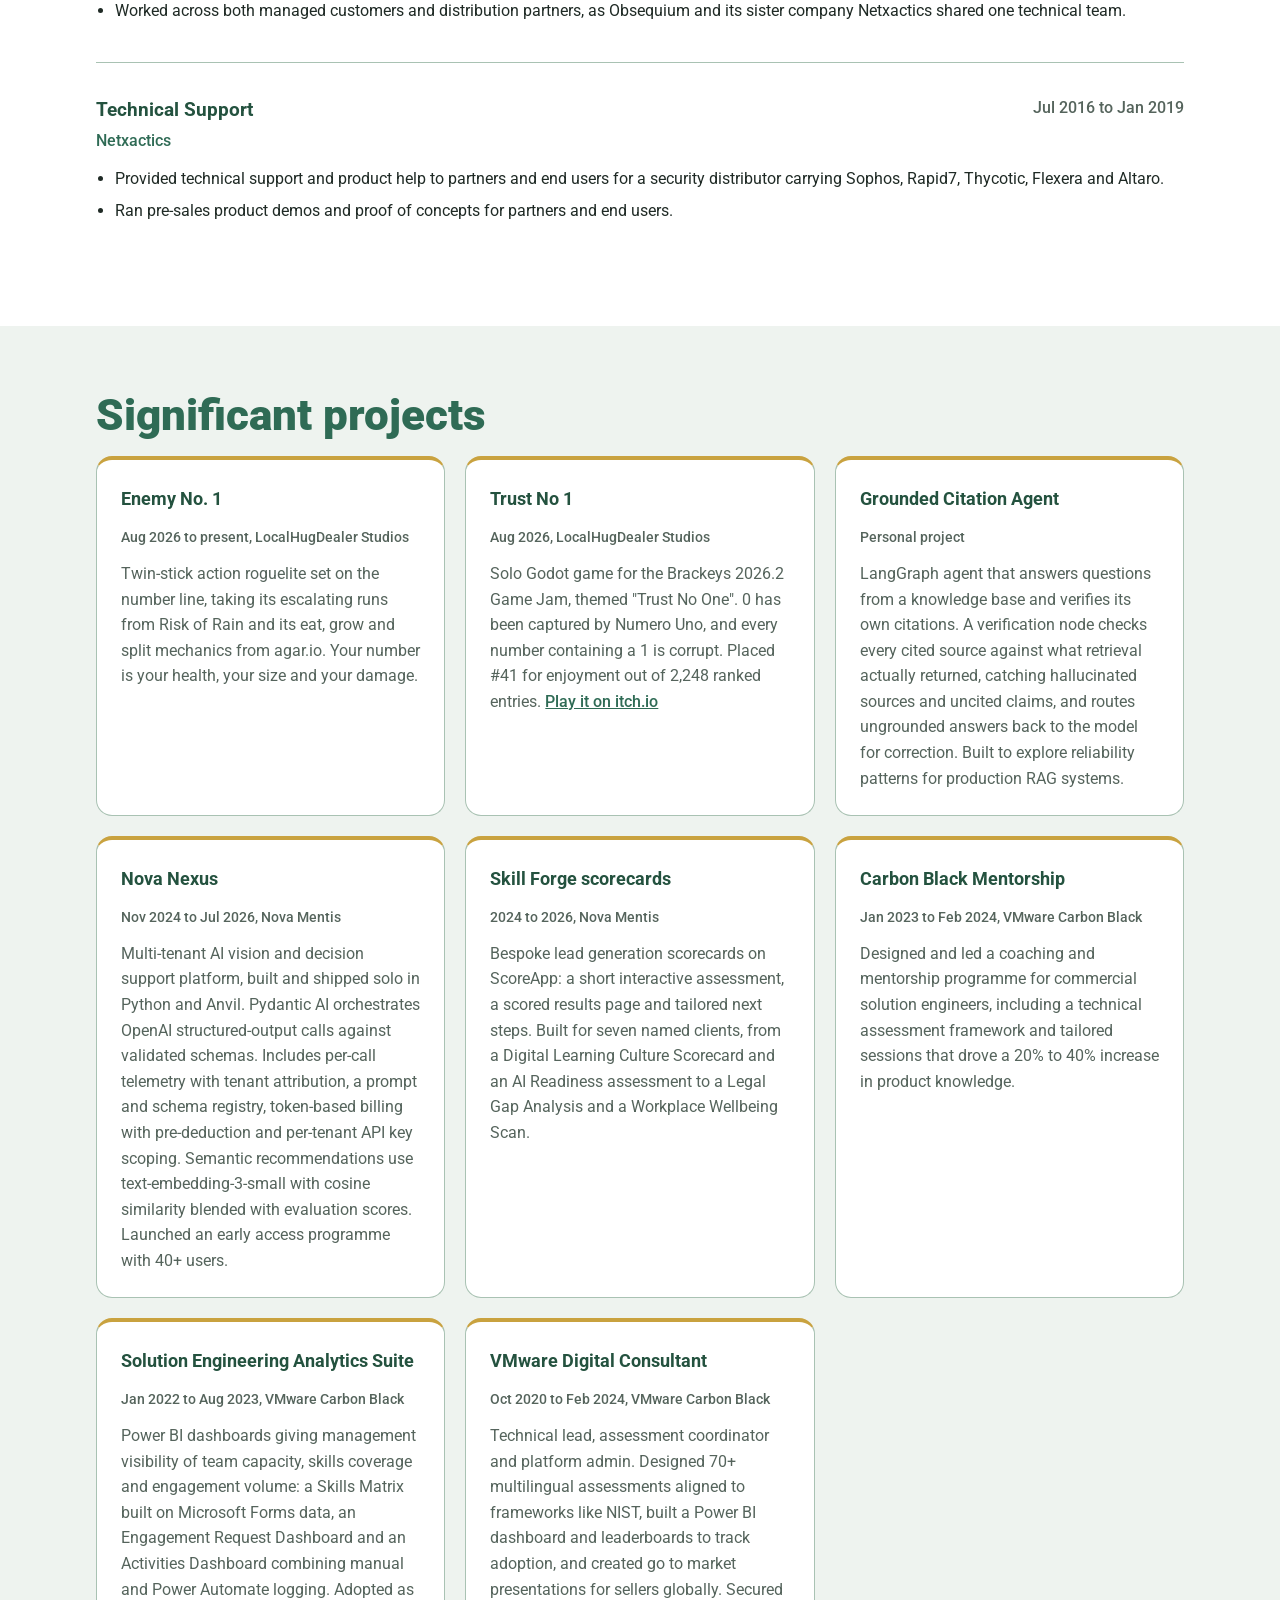
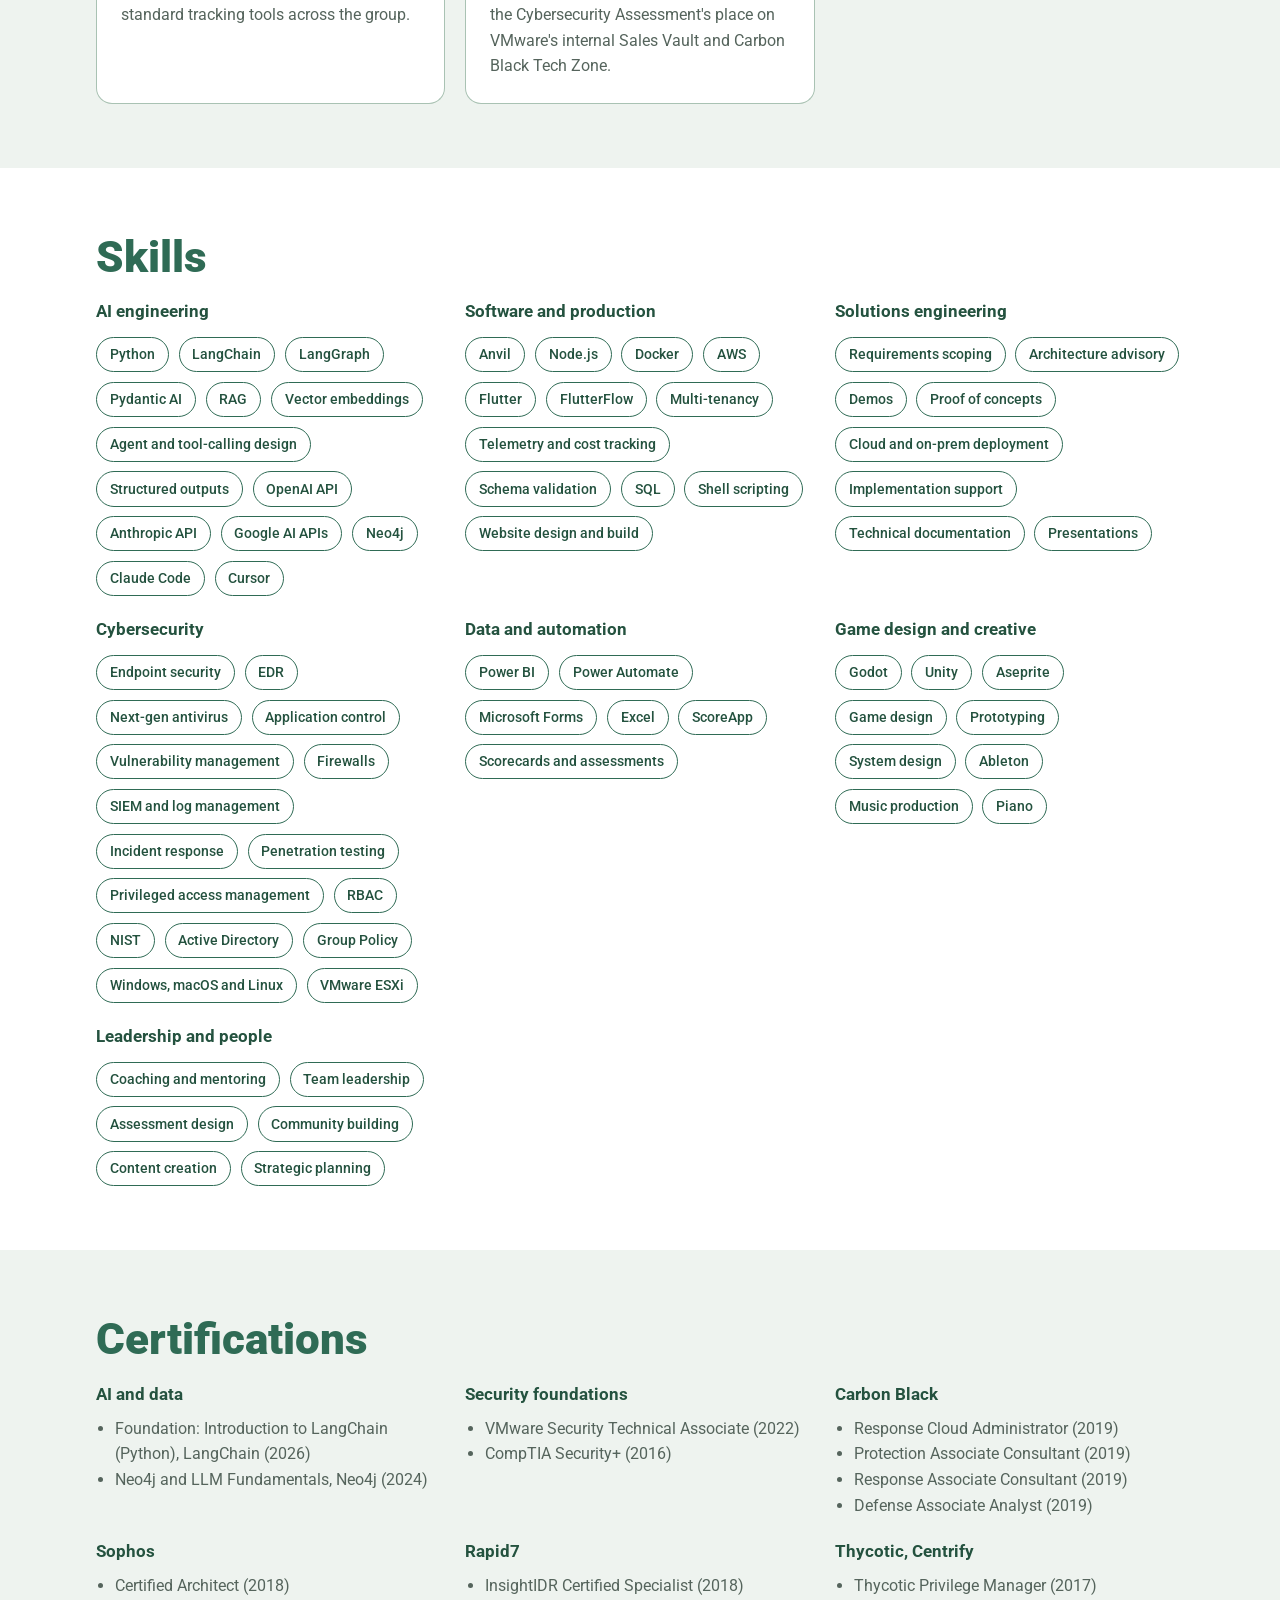
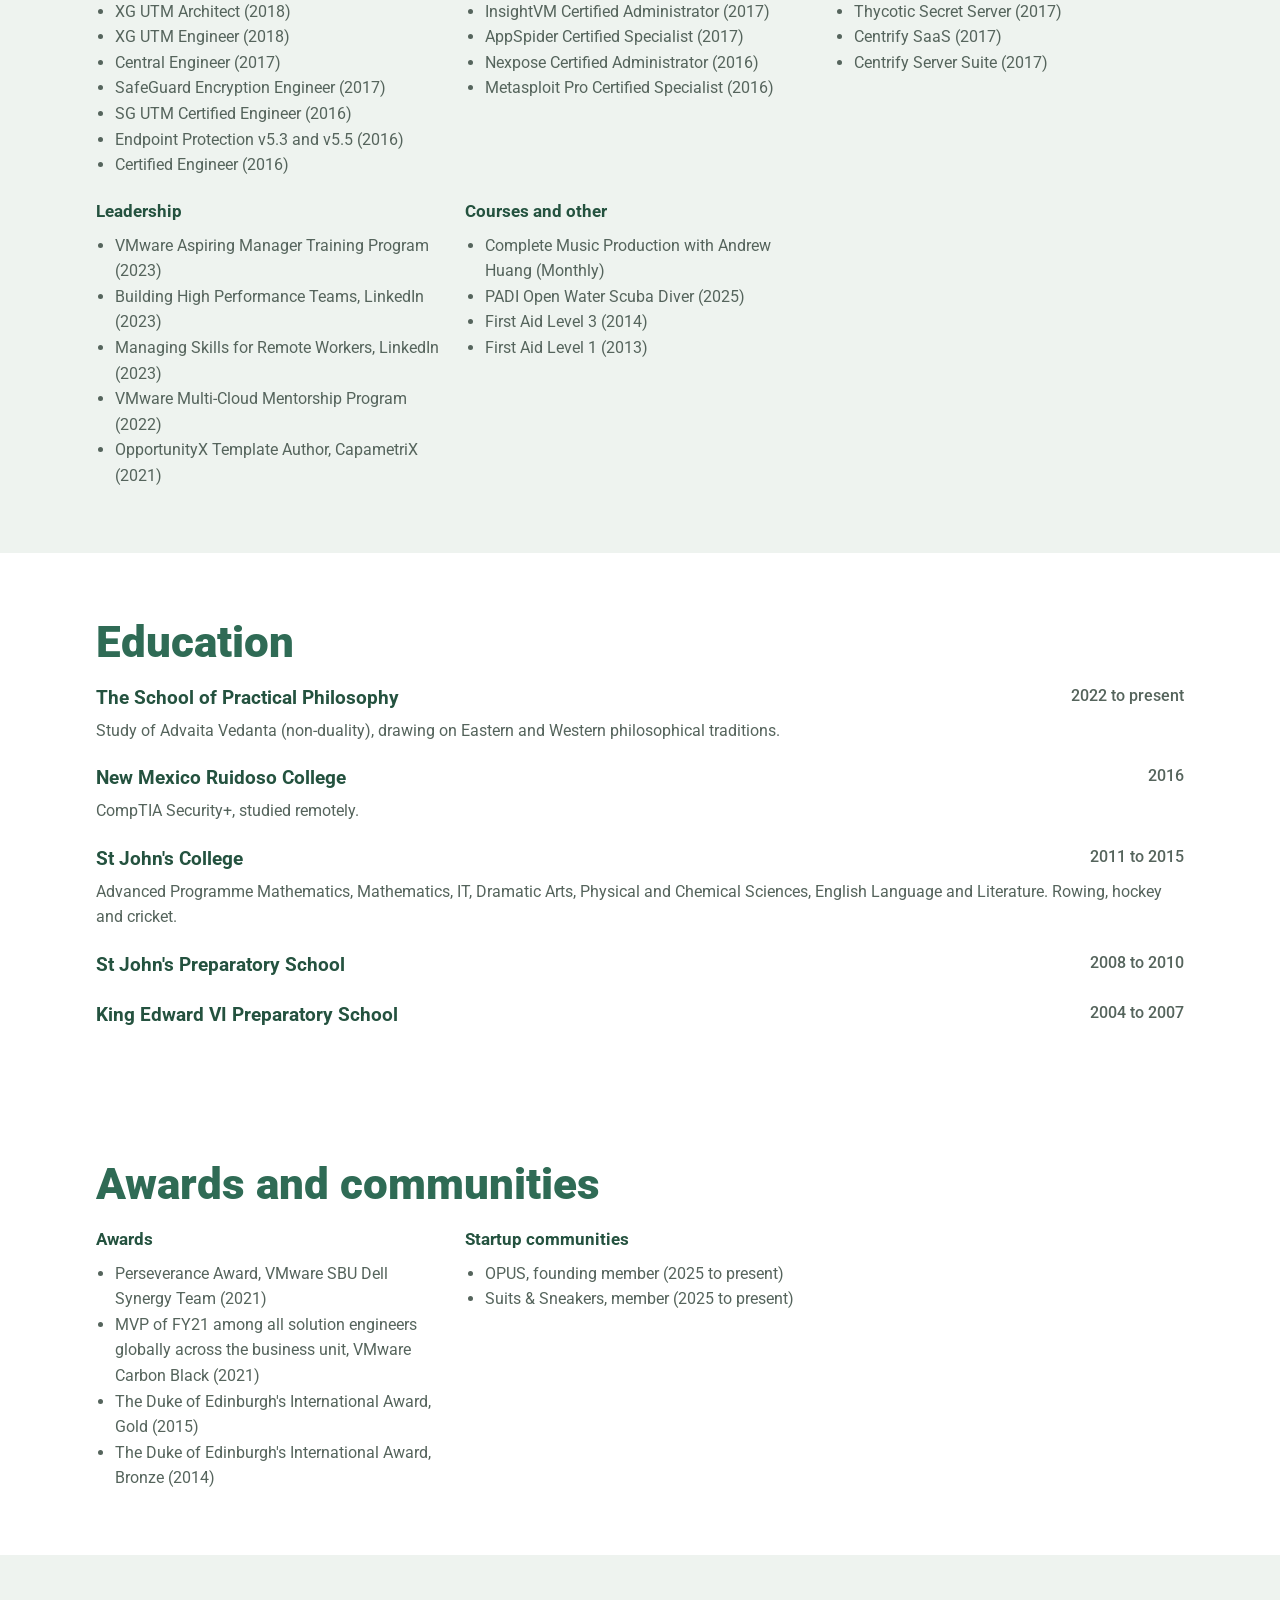
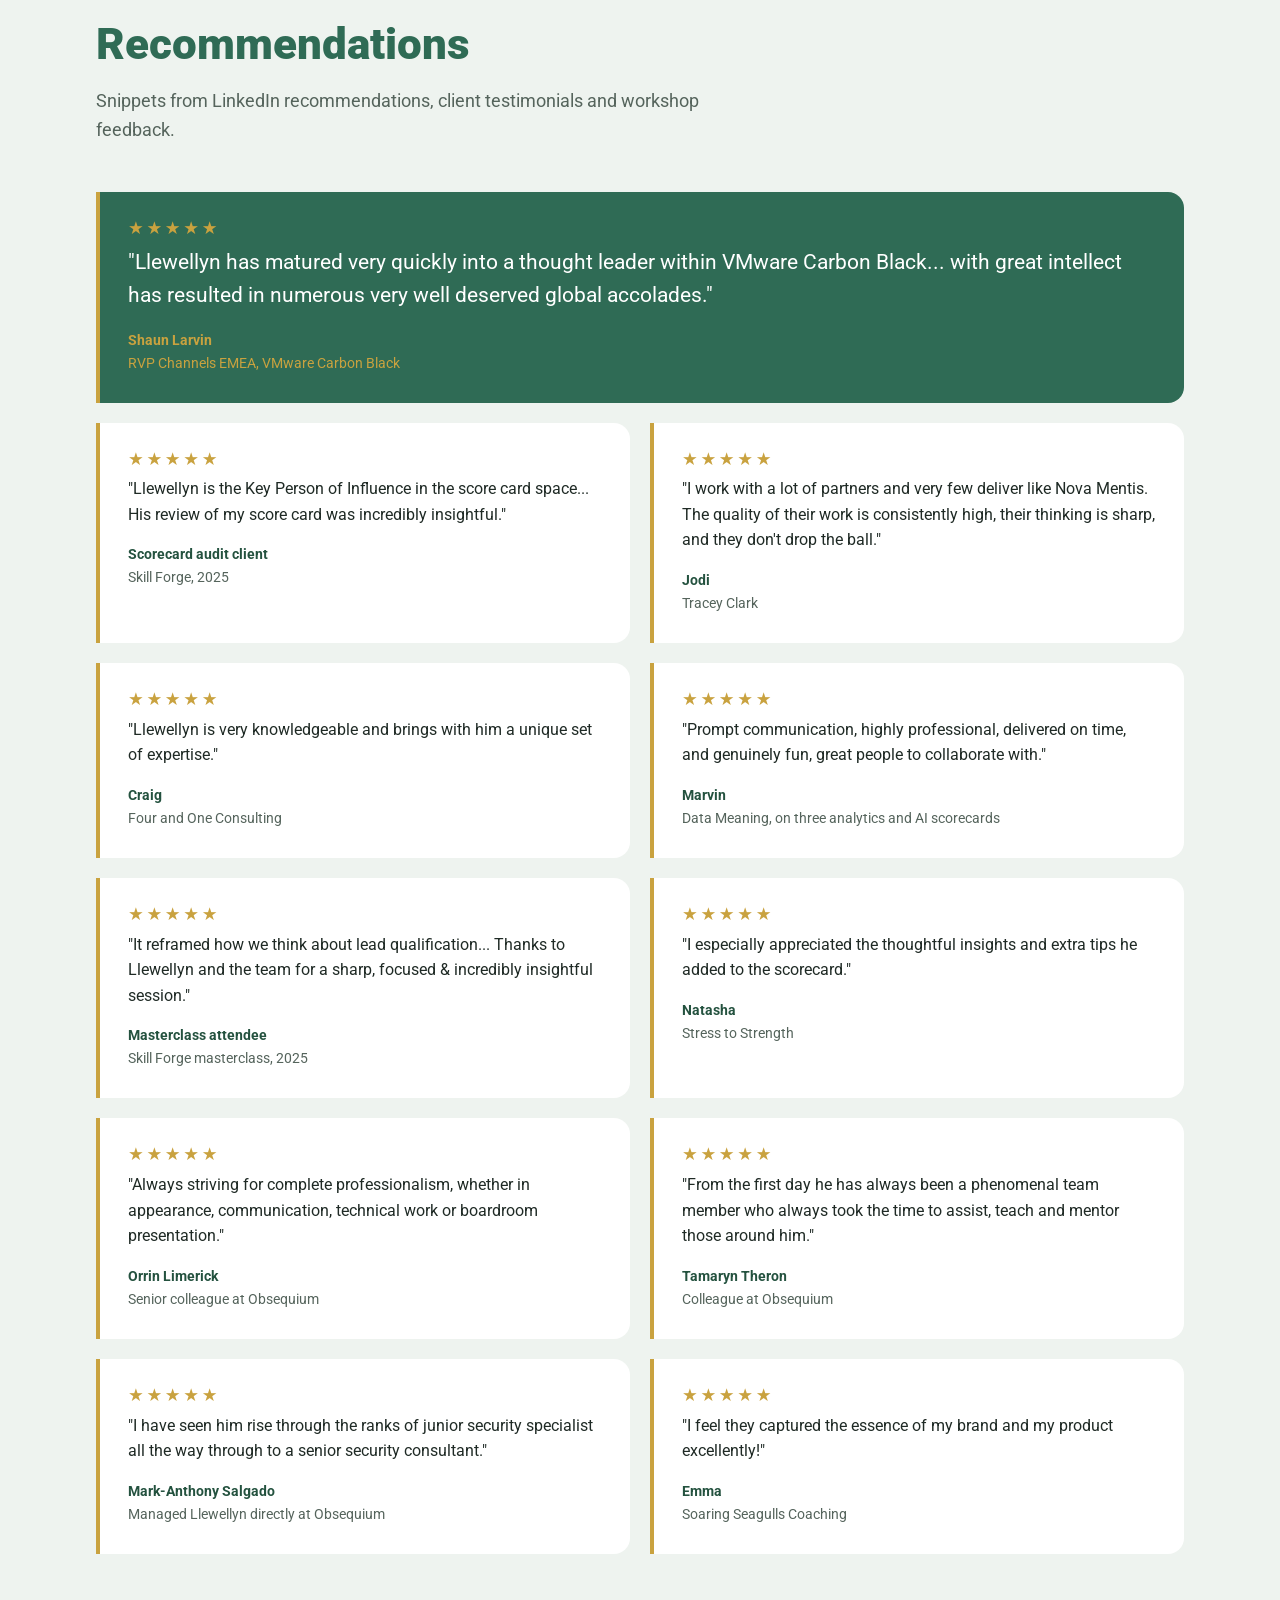
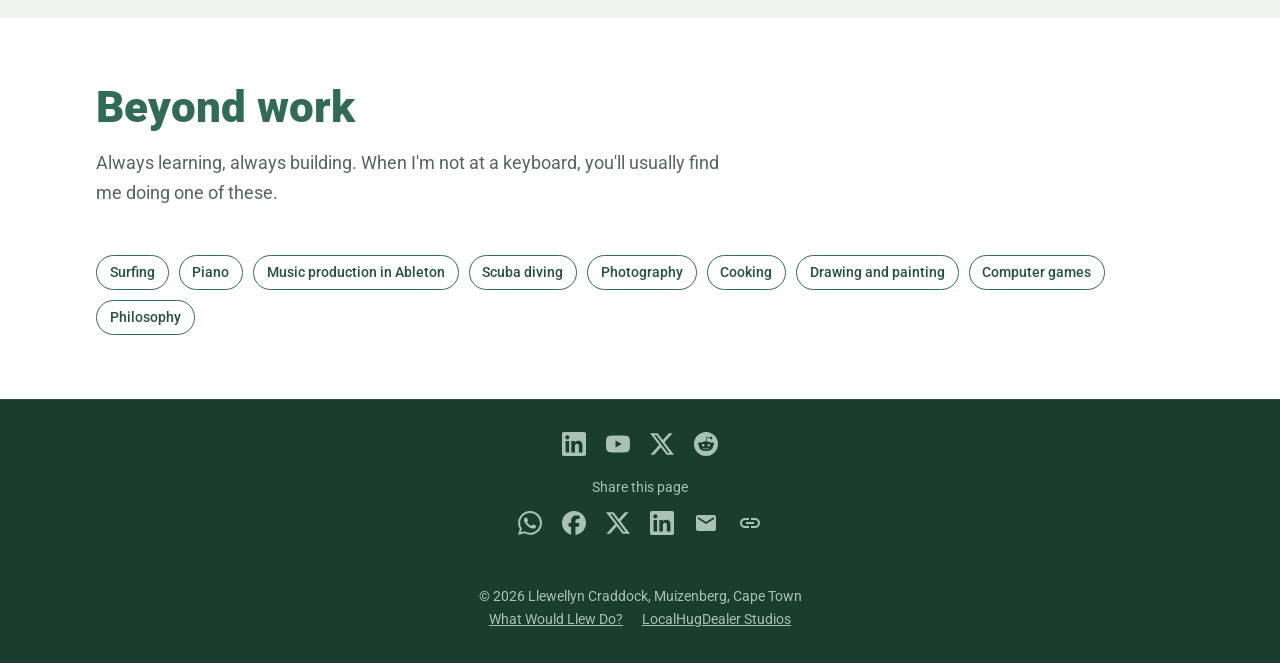
==== commit 92d00664: "fixes" ====
--- a/cv.html
+++ b/cv.html
@@ -524,7 +524,7 @@
 </head>
 <body>
   <!-- Share icons, drawn once and reused by every share row through <use>. Brand icons are from Simple Icons, the envelope, share and link icons from Material Icons. -->
-  <svg hidden>
+  <svg class="icon-sprite" aria-hidden="true">
     <symbol id="icon-whatsapp" viewBox="0 0 24 24"><path d="M17.472 14.382c-.297-.149-1.758-.867-2.03-.967-.273-.099-.471-.148-.67.15-.197.297-.767.966-.94 1.164-.173.199-.347.223-.644.075-.297-.15-1.255-.463-2.39-1.475-.883-.788-1.48-1.761-1.653-2.059-.173-.297-.018-.458.13-.606.134-.133.298-.347.446-.52.149-.174.198-.298.298-.497.099-.198.05-.371-.025-.52-.075-.149-.669-1.612-.916-2.207-.242-.579-.487-.5-.669-.51-.173-.008-.371-.01-.57-.01-.198 0-.52.074-.792.372-.272.297-1.04 1.016-1.04 2.479 0 1.462 1.065 2.875 1.213 3.074.149.198 2.096 3.2 5.077 4.487.709.306 1.262.489 1.694.625.712.227 1.36.195 1.871.118.571-.085 1.758-.719 2.006-1.413.248-.694.248-1.289.173-1.413-.074-.124-.272-.198-.57-.347m-5.421 7.403h-.004a9.87 9.87 0 0 1-5.031-1.378l-.361-.214-3.741.982.998-3.648-.235-.374a9.86 9.86 0 0 1-1.51-5.26c.001-5.45 4.436-9.884 9.888-9.884 2.64 0 5.122 1.03 6.988 2.898a9.825 9.825 0 0 1 2.893 6.994c-.003 5.45-4.437 9.884-9.885 9.884m8.413-18.297A11.815 11.815 0 0 0 12.05 0C5.495 0 .16 5.335.157 11.892c0 2.096.547 4.142 1.588 5.945L.057 24l6.305-1.654a11.882 11.882 0 0 0 5.683 1.448h.005c6.554 0 11.89-5.335 11.893-11.893a11.821 11.821 0 0 0-3.48-8.413Z"/></symbol>
     <symbol id="icon-facebook" viewBox="0 0 24 24"><path d="M9.101 23.691v-7.98H6.627v-3.667h2.474v-1.58c0-4.085 1.848-5.978 5.858-5.978.401 0 .955.042 1.468.103a8.68 8.68 0 0 1 1.141.195v3.325a8.623 8.623 0 0 0-.653-.036 26.805 26.805 0 0 0-.733-.009c-.707 0-1.259.096-1.675.309a1.686 1.686 0 0 0-.679.622c-.258.42-.374.995-.374 1.752v1.297h3.919l-.386 2.103-.287 1.564h-3.246v8.245C19.396 23.238 24 18.179 24 12.044c0-6.627-5.373-12-12-12s-12 5.373-12 12c0 5.628 3.874 10.35 9.101 11.647Z"/></symbol>
     <symbol id="icon-x" viewBox="0 0 24 24"><path d="M18.901 1.153h3.68l-8.04 9.19L24 22.846h-7.406l-5.8-7.584-6.638 7.584H.474l8.6-9.83L0 1.154h7.594l5.243 6.932ZM17.61 20.644h2.039L6.486 3.24H4.298Z"/></symbol>
@@ -1028,7 +1028,7 @@
         <li><a href="https://www.linkedin.com/sharing/share-offsite/?url=https%3A%2F%2Fwhatwouldllewdo.com%2Fcv.html" target="_blank" rel="noopener" aria-label="Share on LinkedIn"><svg aria-hidden="true" focusable="false"><use href="#icon-linkedin"/></svg></a></li>
         <li><a href="mailto:?subject=Llewellyn%20Craddock%27s%20CV&amp;body=Llewellyn%20Craddock%27s%20CV%0A%0Ahttps%3A%2F%2Fwhatwouldllewdo.com%2Fcv.html" aria-label="Share by email"><svg aria-hidden="true" focusable="false"><use href="#icon-mail"/></svg></a></li>
         <li hidden><button type="button" data-share="native" aria-label="Share to Instagram or another app"><svg aria-hidden="true" focusable="false"><use href="#icon-share"/></svg></button></li>
-        <li hidden><button type="button" data-share="copy" aria-label="Copy the link"><svg aria-hidden="true" focusable="false"><use href="#icon-link"/></svg></button></li>
+        <li><button type="button" data-share="copy" aria-label="Copy the link"><svg aria-hidden="true" focusable="false"><use href="#icon-link"/></svg></button></li>
       </ul>
       <p class="share-status" role="status"></p>
     </div>
--- a/assets/css/base.css
+++ b/assets/css/base.css
@@ -326,8 +326,17 @@
   color: var(--gold);
 }
 
+/* The page's SVG sprite of share icons. It takes up no space, but stays rendered rather than
+   display: none, because every browser can draw <use> references from a rendered sprite. */
+.icon-sprite {
+  position: absolute;
+  width: 0;
+  height: 0;
+  overflow: hidden;
+}
+
 /* Share row: an icon list (reusing .socials) of links to each app's share page, plus the
-   Share and Copy link buttons, which assets/js/share.js reveals when the browser supports them. */
+   Share and Copy link buttons that assets/js/share.js drives. */
 .share {
   margin: 0 0 1.25rem;
   color: var(--sage);
